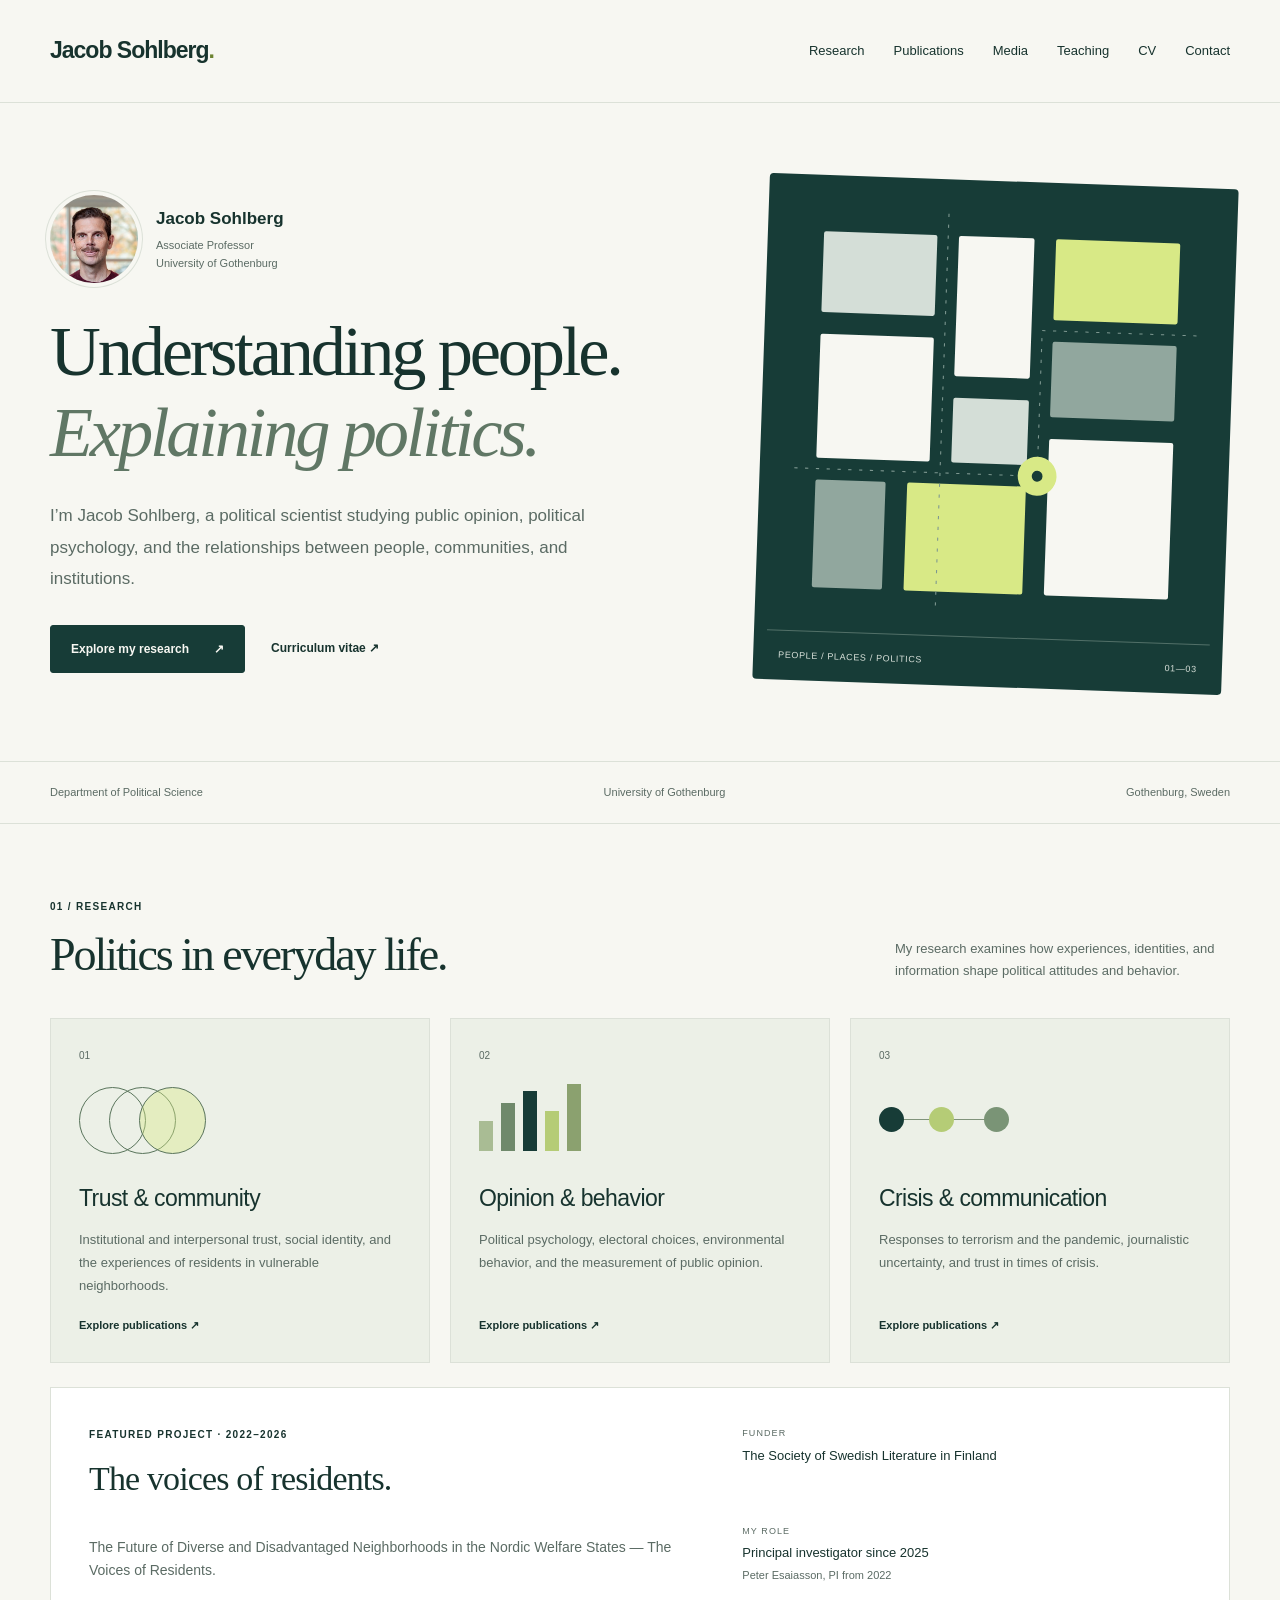
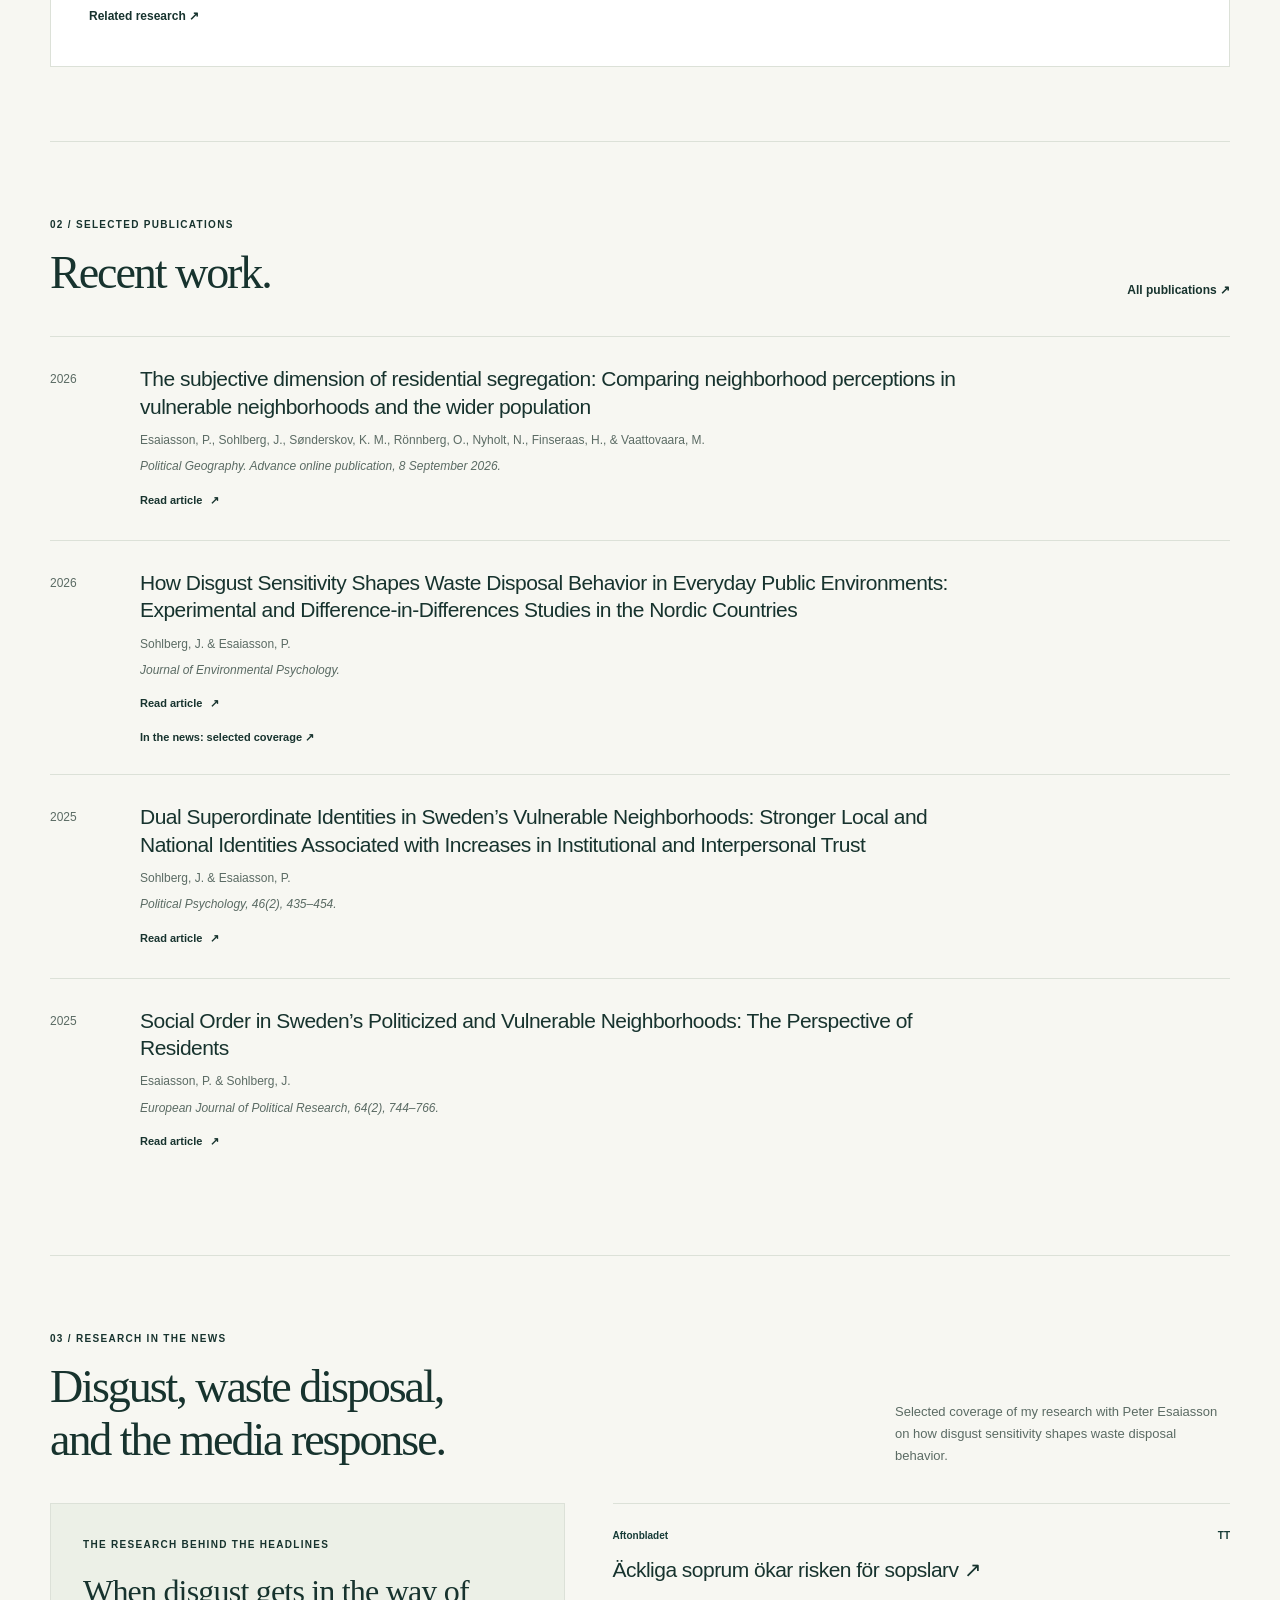
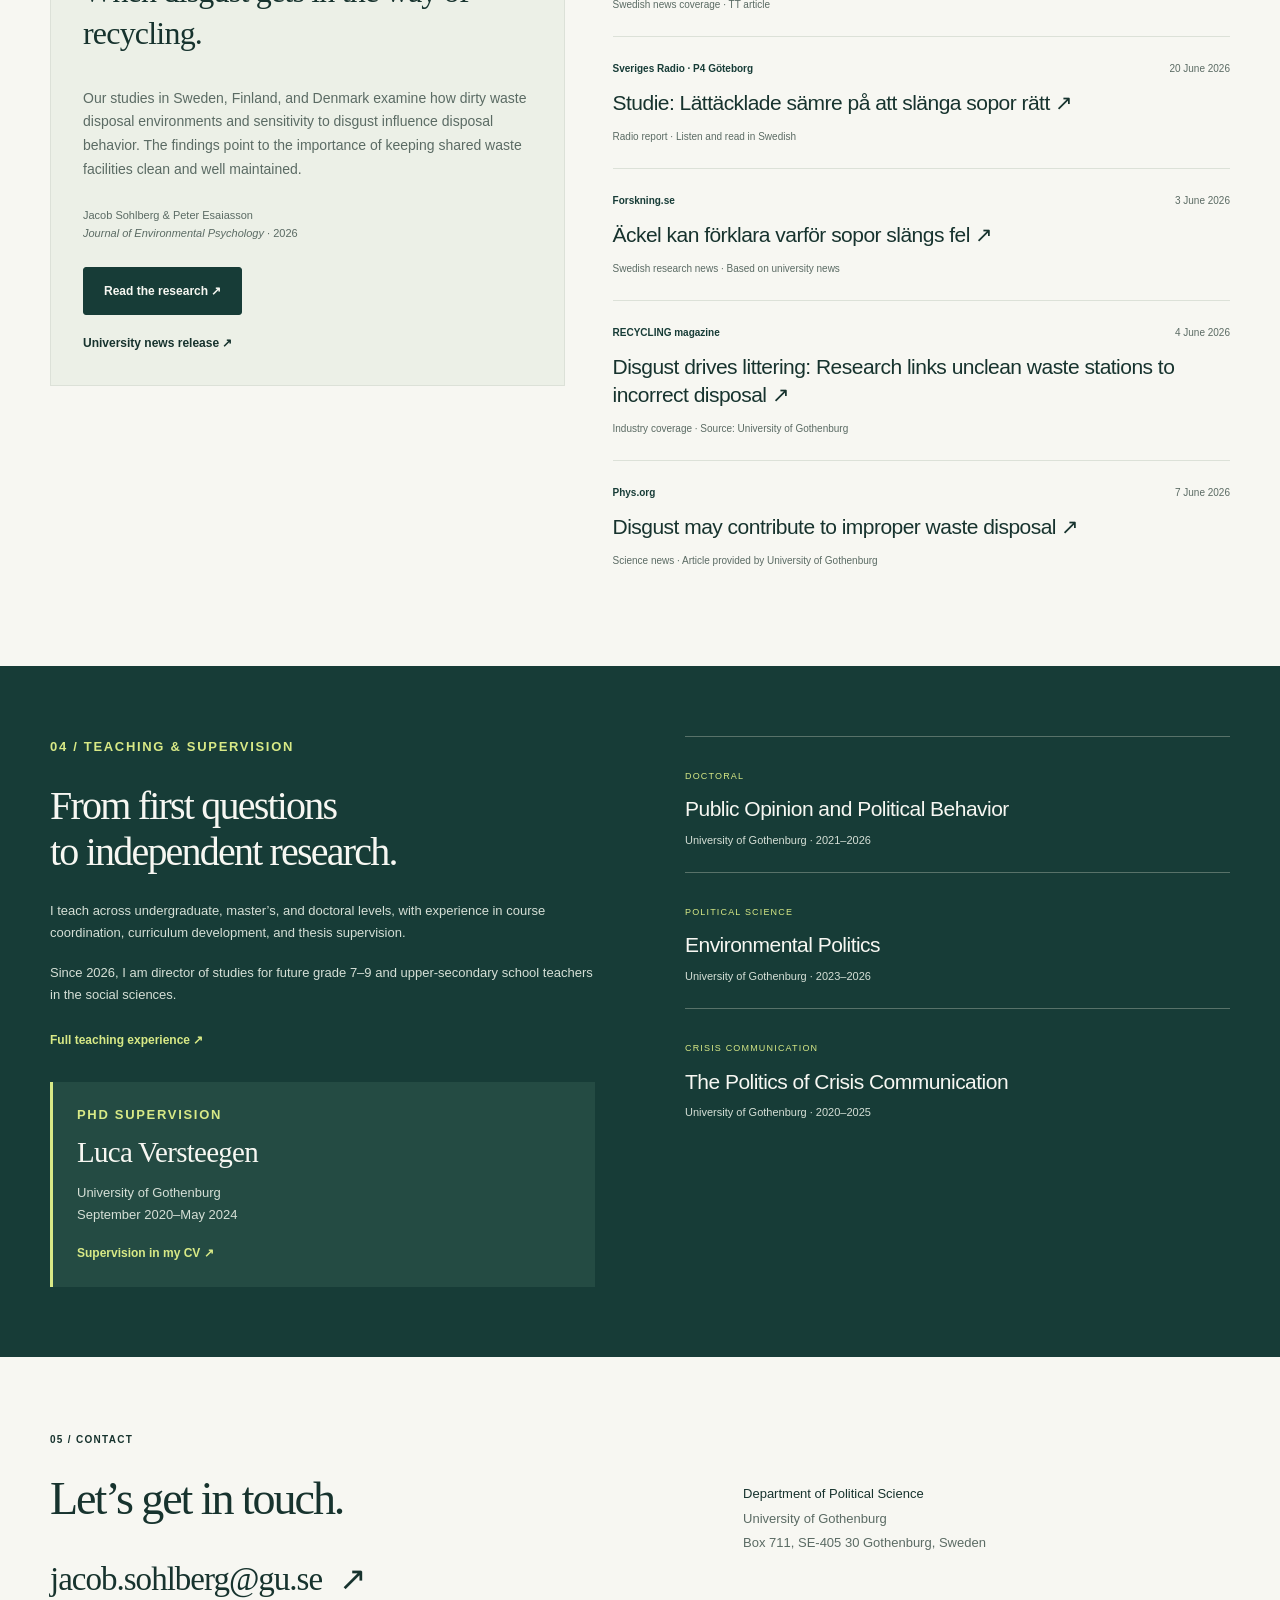
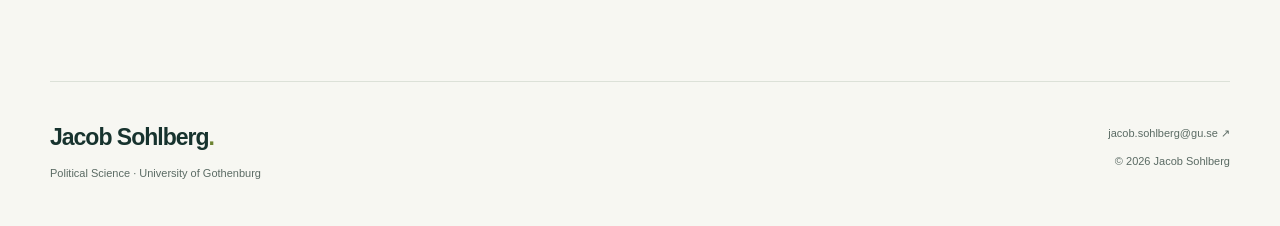
==== index.html @ a7b8ce63 "Add files via upload" ====
<!doctype html>
<html lang="en"><head><meta charset="utf-8"><meta name="viewport" content="width=device-width, initial-scale=1"><meta name="description" content="Jacob Sohlberg is Associate Professor of Political Science at the University of Gothenburg. Research on public opinion, political psychology, and trust."><meta name="theme-color" content="#f7f7f2"><meta property="og:title" content="Jacob Sohlberg · Political Scientist"><meta property="og:description" content="Jacob Sohlberg is Associate Professor of Political Science at the University of Gothenburg. Research on public opinion, political psychology, and trust."><meta property="og:type" content="website"><title>Jacob Sohlberg · Political Scientist</title><link rel="icon" href="favicon.svg" type="image/svg+xml"><link rel="stylesheet" href="style.css"><script src="site.js" defer></script></head>
<body><a class="skip-link" href="#main">Skip to content</a><header class="site-header"><div class="header-inner"><a class="wordmark" href="index.html" aria-label="Jacob Sohlberg home">Jacob Sohlberg<span aria-hidden="true">.</span></a><nav aria-label="Main navigation"><a href="index.html#research">Research</a><a href="publications.html">Publications</a><a href="index.html#disgust-in-the-news">Media</a><a href="index.html#teaching">Teaching</a><a href="cv.html">CV</a><a href="index.html#contact">Contact</a></nav></div></header>
<main id="main"><section class="hero wrap"><div class="hero-copy"><div class="profile-intro"><div class="portrait-frame"><img class="profile-portrait" src="jacob-sohlberg.jpg" alt="Jacob Sohlberg" width="511" height="600" fetchpriority="high"></div><div><p class="profile-name">Jacob Sohlberg</p><p class="profile-role">Associate Professor<br>University of Gothenburg</p></div></div><h1>Understanding people.<br><em>Explaining politics.</em></h1><p class="hero-description">I’m Jacob Sohlberg, a political scientist studying public opinion, political psychology, and the relationships between people, communities, and institutions.</p><div class="hero-actions"><a class="button" href="#research">Explore my research <span aria-hidden="true">↗</span></a><a class="plain-link" href="cv.html">Curriculum vitae <span aria-hidden="true">↗</span></a></div></div><div class="hero-visual"><svg class="neighborhood-art" viewBox="0 0 410 410" aria-hidden="true" focusable="false"><rect x="40" y="40" width="105" height="75" rx="2" fill="#d4ded7"/><rect x="165" y="40" width="70" height="130" rx="2" fill="#f7f7f2"/><rect x="255" y="40" width="115" height="75" rx="2" fill="#d8e986"/><rect x="40" y="135" width="105" height="115" rx="2" fill="#f7f7f2"/><rect x="255" y="135" width="115" height="70" rx="2" fill="#91a79e"/><rect x="165" y="190" width="70" height="60" rx="2" fill="#d4ded7"/><rect x="40" y="270" width="65" height="100" rx="2" fill="#91a79e"/><rect x="125" y="270" width="110" height="100" rx="2" fill="#d8e986"/><rect x="255" y="225" width="115" height="145" rx="2" fill="#f7f7f2"/><path d="M20 260H245V125H390M155 20V390" fill="none" stroke="#7d9790" stroke-width="1" stroke-dasharray="3 7"/><circle cx="245" cy="260" r="18" fill="#d8e986"/><circle cx="245" cy="260" r="5" fill="#173c37"/></svg><div class="visual-caption"><span>People / Places / Politics</span><span aria-hidden="true">01—03</span></div></div></section>
<div class="affiliation-strip"><div class="wrap"><span>Department of Political Science</span><span>University of Gothenburg</span><span>Gothenburg, Sweden</span></div></div><section id="research" class="section wrap"><div class="section-top"><div><p class="eyebrow">01 / Research</p><h2>Politics in everyday life.</h2></div><p>My research examines how experiences, identities, and information shape political attitudes and behavior.</p></div><div class="research-grid">
<article class="research-card"><span class="card-number">01</span><div class="motif rings" aria-hidden="true"><i></i><i></i><i></i></div><h3>Trust &amp; community</h3><p>Institutional and interpersonal trust, social identity, and the experiences of residents in vulnerable neighborhoods.</p><a href="publications.html#journal-articles">Explore publications ↗</a></article>
<article class="research-card"><span class="card-number">02</span><div class="motif bars" aria-hidden="true"><i></i><i></i><i></i><i></i><i></i></div><h3>Opinion &amp; behavior</h3><p>Political psychology, electoral choices, environmental behavior, and the measurement of public opinion.</p><a href="publications.html#journal-articles">Explore publications ↗</a></article>
<article class="research-card"><span class="card-number">03</span><div class="motif connections" aria-hidden="true"><i></i><i></i><i></i></div><h3>Crisis &amp; communication</h3><p>Responses to terrorism and the pandemic, journalistic uncertainty, and trust in times of crisis.</p><a href="publications.html#journal-articles">Explore publications ↗</a></article></div>
<article class="project-feature"><div><p class="eyebrow">Featured project · 2022–2026</p><h3>The voices of residents.</h3><p>The Future of Diverse and Disadvantaged Neighborhoods in the Nordic Welfare States — The Voices of Residents.</p><a class="plain-link" href="publications.html">Related research ↗</a></div><dl><div><dt>Funder</dt><dd>The Society of Swedish Literature in Finland</dd></div><div><dt>My role</dt><dd>Principal investigator since 2025<br><small>Peter Esaiasson, PI from 2022</small></dd></div></dl></article></section><section class="section wrap" id="selected-publications"><div class="section-top"><div><p class="eyebrow">02 / Selected publications</p><h2>Recent work.</h2></div><a class="plain-link" href="publications.html">All publications ↗</a></div><div class="publication-list"><article class="publication" data-year="2026"><span class="pub-year">2026</span><div><h3>The subjective dimension of residential segregation: Comparing neighborhood perceptions in vulnerable neighborhoods and the wider population</h3><p class="authors">Esaiasson, P., Sohlberg, J., Sønderskov, K. M., Rönnberg, O., Nyholt, N., Finseraas, H., &amp; Vaattovaara, M.</p><p class="venue">Political Geography. Advance online publication, 8 September 2026.</p><a class="doi-link" href="https://doi.org/10.1016/j.polgeo.2026.103655">Read article <span aria-hidden="true">↗</span></a></div></article><article class="publication" data-year="2026"><span class="pub-year">2026</span><div><h3>How Disgust Sensitivity Shapes Waste Disposal Behavior in Everyday Public Environments: Experimental and Difference-in-Differences Studies in the Nordic Countries</h3><p class="authors">Sohlberg, J. &amp; Esaiasson, P.</p><p class="venue">Journal of Environmental Psychology.</p><a class="doi-link" href="https://doi.org/10.1016/j.jenvp.2026.103057">Read article <span aria-hidden="true">↗</span></a><a class="media-link" href="index.html#disgust-in-the-news">In the news: selected coverage ↗</a></div></article><article class="publication" data-year="2025"><span class="pub-year">2025</span><div><h3>Dual Superordinate Identities in Sweden’s Vulnerable Neighborhoods: Stronger Local and National Identities Associated with Increases in Institutional and Interpersonal Trust</h3><p class="authors">Sohlberg, J. &amp; Esaiasson, P.</p><p class="venue">Political Psychology, 46(2), 435–454.</p><a class="doi-link" href="https://doi.org/10.1111/pops.13015">Read article <span aria-hidden="true">↗</span></a></div></article><article class="publication" data-year="2025"><span class="pub-year">2025</span><div><h3>Social Order in Sweden’s Politicized and Vulnerable Neighborhoods: The Perspective of Residents</h3><p class="authors">Esaiasson, P. &amp; Sohlberg, J.</p><p class="venue">European Journal of Political Research, 64(2), 744–766.</p><a class="doi-link" href="https://doi.org/10.1111/1475-6765.12723">Read article <span aria-hidden="true">↗</span></a></div></article></div></section><section class="section wrap media-feature" id="disgust-in-the-news" aria-labelledby="media-title"><div class="section-top"><div><p class="eyebrow">03 / Research in the news</p><h2 id="media-title">Disgust, waste disposal,<br>and the media response.</h2></div><p>Selected coverage of my research with Peter Esaiasson on how disgust sensitivity shapes waste disposal behavior.</p></div><div class="media-feature-grid"><div class="media-study"><p class="eyebrow">The research behind the headlines</p><h3>When disgust gets in the way of recycling.</h3><p>Our studies in Sweden, Finland, and Denmark examine how dirty waste disposal environments and sensitivity to disgust influence disposal behavior. The findings point to the importance of keeping shared waste facilities clean and well maintained.</p><p class="media-citation">Jacob Sohlberg &amp; Peter Esaiasson<br><em>Journal of Environmental Psychology</em> · 2026</p><a class="button" href="https://doi.org/10.1016/j.jenvp.2026.103057">Read the research ↗</a><a class="plain-link university-news" href="https://www.gu.se/nyheter/ackel-kan-bidra-till-felaktig-sophantering">University news release ↗</a></div><div class="media-coverage" aria-label="Selected media coverage"><article><div class="coverage-meta"><span>Aftonbladet</span><span>TT</span></div><h3><a href="https://www.aftonbladet.se/nyheter/a/xrQJ7Q/ackliga-soprum-okar-risken-for-sopslarv" lang="sv">Äckliga soprum ökar risken för sopslarv <span aria-hidden="true">↗</span></a></h3><p>Swedish news coverage · TT article</p></article><article><div class="coverage-meta"><span>Sveriges Radio · P4 Göteborg</span><time datetime="2026-06-20">20 June 2026</time></div><h3><a href="https://www.sverigesradio.se/artikel/studie-renare-sopstationer-minskar-felsorterade-sopor" lang="sv">Studie: Lättäcklade sämre på att slänga sopor rätt <span aria-hidden="true">↗</span></a></h3><p>Radio report · Listen and read in Swedish</p></article><article><div class="coverage-meta"><span>Forskning.se</span><time datetime="2026-06-03">3 June 2026</time></div><h3><a href="https://forskning.se/2026/06/03/ackel-kan-bidra-till-felaktig-sophantering/" lang="sv">Äckel kan förklara varför sopor slängs fel <span aria-hidden="true">↗</span></a></h3><p>Swedish research news · Based on university news</p></article><article><div class="coverage-meta"><span>RECYCLING magazine</span><time datetime="2026-06-04">4 June 2026</time></div><h3><a href="https://www.recycling-magazine.com/en/28636/disgust-drives-littering-research-links-unclean-waste-stations-to-incorrect-disposal">Disgust drives littering: Research links unclean waste stations to incorrect disposal <span aria-hidden="true">↗</span></a></h3><p>Industry coverage · Source: University of Gothenburg</p></article><article><div class="coverage-meta"><span>Phys.org</span><time datetime="2026-06-07">7 June 2026</time></div><h3><a href="https://phys.org/news/2026-06-disgust-contribute-improper-disposal.html">Disgust may contribute to improper waste disposal <span aria-hidden="true">↗</span></a></h3><p>Science news · Article provided by University of Gothenburg</p></article></div></div></section><section id="teaching" class="teaching-section"><div class="wrap teaching-grid"><div><p class="eyebrow">04 / Teaching &amp; supervision</p><h2>From first questions<br>to independent research.</h2><p>I teach across undergraduate, master’s, and doctoral levels, with experience in course coordination, curriculum development, and thesis supervision.</p><p>Since 2026, I am director of studies for future grade 7–9 and upper-secondary school teachers in the social sciences.</p><a class="plain-link" href="cv.html#teaching-experience">Full teaching experience ↗</a><article class="supervision-highlight" aria-labelledby="supervision-title"><p class="eyebrow">PhD supervision</p><h3 id="supervision-title">Luca Versteegen</h3><p>University of Gothenburg<br>September 2020–May 2024</p><a class="plain-link" href="cv.html#phd-supervision">Supervision in my CV ↗</a></article></div><div class="course-list"><article><span>Doctoral</span><h3>Public Opinion and Political Behavior</h3><p>University of Gothenburg · 2021–2026</p></article><article><span>Political science</span><h3>Environmental Politics</h3><p>University of Gothenburg · 2023–2026</p></article><article><span>Crisis communication</span><h3>The Politics of Crisis Communication</h3><p>University of Gothenburg · 2020–2025</p></article></div></div></section><section id="contact" class="section wrap contact-grid"><div><p class="eyebrow">05 / Contact</p><h2>Let’s get in touch.</h2><a class="contact-email" href="mailto:jacob.sohlberg@gu.se">jacob.sohlberg@gu.se <span aria-hidden="true">↗</span></a></div><address><strong>Department of Political Science</strong><br>University of Gothenburg<br>Box 711, SE-405 30 Gothenburg, Sweden</address></section></main><footer class="site-footer wrap"><div><a class="wordmark" href="index.html">Jacob Sohlberg<span aria-hidden="true">.</span></a><p>Political Science · University of Gothenburg</p></div><div><a href="mailto:jacob.sohlberg@gu.se">jacob.sohlberg@gu.se ↗</a><p>© 2026 Jacob Sohlberg</p></div></footer></body></html>
---- style.css ----
:root{--paper:#f7f7f2;--white:#fff;--ink:#17332e;--muted:#5b6b64;--green:#173c37;--accent:#d8e986;--line:#dce1d8;--soft:#ecf0e7}
*{box-sizing:border-box}html{scroll-behavior:smooth;scroll-padding-top:30px}body{margin:0;background:var(--paper);color:var(--ink);font:16px/1.7 Arial,Helvetica,sans-serif;-webkit-font-smoothing:antialiased}a{color:inherit;text-underline-offset:5px}a:hover{text-decoration:underline}a:focus-visible,button:focus-visible,input:focus-visible{outline:3px solid #587129;outline-offset:5px}::selection{background:var(--accent);color:var(--ink)}[hidden]{display:none!important}.wrap,.header-inner{width:min(1180px,calc(100% - 96px));margin-inline:auto}.site-header{border-bottom:1px solid var(--line)}.header-inner{min-height:102px;display:flex;align-items:center;justify-content:space-between;gap:30px}.wordmark{text-decoration:none;font-size:23px;font-weight:600;letter-spacing:-1px}.wordmark span,.accent{color:#6d8432}.site-header nav{display:flex;gap:29px;font-size:13px}.site-header nav a{text-decoration:none;position:relative}.site-header nav a:hover,.site-header nav a[aria-current=page]{text-decoration:underline;text-decoration-color:#6d8432;text-decoration-thickness:2px;text-underline-offset:8px}
h1,h2,h3,p{margin-top:0}h1,h2,h3{line-height:1.15;font-weight:400}h1,h2{font-family:Georgia,'Times New Roman',serif;letter-spacing:-.045em}h1{font-size:clamp(46px,5.5vw,76px);margin-bottom:27px}h2{font-size:clamp(34px,3.6vw,48px);margin-bottom:0}h3{font-size:23px;letter-spacing:-.025em;line-height:1.3}p{margin-bottom:18px}.eyebrow{text-transform:uppercase;font-size:10px;letter-spacing:.13em;font-weight:700;margin-bottom:25px;line-height:1.7}.status-dot{display:inline-block;width:7px;height:7px;border-radius:50%;background:#748c3e;margin-right:7px}.hero{display:grid;grid-template-columns:minmax(0,1.4fr) minmax(0,1fr);gap:55px;padding-block:78px 74px;align-items:center}.hero h1 em{font-weight:400;color:#607765}.hero-description{max-width:540px;color:var(--muted);font-size:17px;line-height:1.85}.hero-actions{display:flex;align-items:center;flex-wrap:wrap;gap:26px;margin-top:30px}.button{display:inline-flex;align-items:center;justify-content:center;gap:25px;padding:14px 20px;background:var(--green);color:var(--paper);font:600 12px/1.5 Arial,Helvetica,sans-serif;border:1px solid var(--green);border-radius:3px;text-decoration:none;cursor:pointer}.button:hover{background:#284d42;text-decoration:none}.plain-link{font-size:12px;font-weight:600;text-decoration:none;white-space:normal}.hero-visual{background:var(--green);padding:13px 13px 0;border-radius:4px;transform:rotate(2deg)}.neighborhood-art{display:block;width:100%;height:auto}.visual-caption{border-top:1px solid #527068;display:flex;justify-content:space-between;gap:10px;padding:17px 12px;color:#d8e0d9;font-size:9px;letter-spacing:.07em;text-transform:uppercase}.affiliation-strip{border-block:1px solid var(--line)}.affiliation-strip .wrap{display:flex;justify-content:space-between;gap:20px;align-items:center;padding-block:21px;font-size:11px;color:var(--muted)}
.section{padding-block:74px;border-bottom:1px solid var(--line)}.section-top{display:flex;justify-content:space-between;gap:40px;align-items:flex-end;margin-bottom:36px}.section-top .eyebrow{margin-bottom:14px}.section-top>p{max-width:335px;color:var(--muted);font-size:13px;margin:0}.research-grid{display:grid;grid-template-columns:repeat(3,minmax(0,1fr));gap:20px}.research-card{position:relative;background:var(--soft);border:1px solid var(--line);padding:28px;display:flex;flex-direction:column;align-items:flex-start}.card-number{font-size:10px;color:var(--muted)}.research-card h3{margin:25px 0 14px}.research-card p{color:var(--muted);font-size:13px;line-height:1.8}.research-card>a{font-size:11px;font-weight:600;margin-top:auto;text-decoration:none}.motif{height:75px;width:130px;position:relative;margin-top:20px}.rings i{position:absolute;top:3px;width:67px;height:67px;border:1px solid #59745b;border-radius:50%}.rings i:nth-child(2){left:30px}.rings i:nth-child(3){left:60px;background:#d8e98666}.bars{display:flex;gap:8px;align-items:flex-end;padding-bottom:8px}.bars i{width:14px;background:#a9bc94;height:30px}.bars i:nth-child(2){height:48px;background:#6f896b}.bars i:nth-child(3){height:60px;background:#173c37}.bars i:nth-child(4){height:40px;background:#b5cc76}.bars i:nth-child(5){height:67px;background:#8ba16f}.connections{border-top:1px solid #80937b;transform:translateY(35px);height:40px;margin-bottom:35px}.connections i{position:absolute;width:25px;height:25px;border-radius:50%;background:#173c37;top:-13px}.connections i:nth-child(2){left:50px;background:#b5cc76}.connections i:nth-child(3){right:0;background:#7a9476}.project-feature{display:grid;grid-template-columns:1.3fr 1fr;gap:70px;padding:38px;margin-top:24px;border:1px solid var(--line);background:var(--white)}.project-feature .eyebrow{margin-bottom:14px}.project-feature h3{font-family:Georgia,serif;font-size:34px}.project-feature p:not(.eyebrow){font-size:14px;color:var(--muted)}.project-feature dl{margin:0;display:grid;gap:15px}.project-feature dt{font-size:9px;text-transform:uppercase;letter-spacing:.12em;color:var(--muted)}.project-feature dd{margin:3px 0 0;font-size:13px}.project-feature small{font-size:11px;color:var(--muted)}
.publication{display:grid;grid-template-columns:65px minmax(0,1fr);gap:25px;padding:28px 0;border-top:1px solid var(--line)}.pub-year{font-size:12px;color:var(--muted);padding-top:4px}.publication h3{font-size:21px;margin-bottom:10px;max-width:850px}.publication p{font-size:12px;color:var(--muted);margin-bottom:6px}.publication .venue{font-style:italic}.doi-link{display:inline-block;font-size:11px;font-weight:600;margin-top:8px;text-decoration:none}.doi-link span{margin-left:5px}.teaching-section{background:var(--green);color:var(--paper);padding-block:70px;margin-top:-1px}.teaching-grid{display:grid;grid-template-columns:1fr 1fr;gap:90px}.teaching-section .eyebrow{color:var(--accent)}.teaching-section h2{font-size:40px;margin-bottom:25px}.teaching-section p{font-size:13px;color:#d5dfd6}.teaching-section .plain-link{color:var(--accent)}.course-list article{border-top:1px solid #587269;padding-block:23px}.course-list article>span{font-size:9px;text-transform:uppercase;letter-spacing:.13em;color:var(--accent)}.course-list h3{font-size:21px;margin:8px 0}.course-list p{font-size:11px;margin:0}.contact-grid{display:grid;grid-template-columns:1.3fr 1fr;gap:60px;align-items:center}.contact-email{display:inline-block;font-family:Georgia,serif;font-size:clamp(21px,3vw,33px);letter-spacing:-.03em;margin-top:25px;text-decoration:none;overflow-wrap:anywhere}.contact-email span{margin-left:10px}address{font-style:normal;font-size:13px;color:var(--muted);line-height:1.9}address strong{font-weight:400;color:var(--ink)}address>a{display:inline-block;margin-top:10px;text-decoration:none}.site-footer{display:flex;justify-content:space-between;gap:20px;padding-block:36px}.site-footer p,.site-footer>div>a:not(.wordmark){font-size:11px;color:var(--muted);margin:7px 0}.site-footer>div:last-child{text-align:right}.site-footer>div>a:not(.wordmark){text-decoration:none}.skip-link{position:absolute;top:-100px;left:15px;background:var(--green);color:white;padding:12px;z-index:10}.skip-link:focus{top:15px}
.page-heading{padding-block:70px 45px}.page-heading h1{font-size:clamp(43px,6vw,74px)}.page-heading>p:not(.eyebrow){color:var(--muted);max-width:700px}.section-nav{display:flex;gap:25px;flex-wrap:wrap;font-size:12px;margin-top:35px}.section-nav a{text-decoration:none;border-bottom:1px solid var(--line);padding-bottom:5px}.page-heading+.section{padding-top:30px}.count{font-size:11px;color:var(--muted)}.filter-bar{display:grid;grid-template-columns:auto minmax(150px,1fr) auto;gap:20px;align-items:center;margin-bottom:25px}.filter-bar label{font-size:12px}.filter-bar input{width:100%;border:1px solid #9cae9f;background:white;border-radius:3px;padding:12px;color:var(--ink);font:14px Arial,sans-serif}.filter-bar p{font-size:11px;color:var(--muted);margin:0}.working-paper{padding-block:25px;border-top:1px solid var(--line)}.working-paper .eyebrow{font-size:9px;margin-bottom:9px}.working-paper h3{font-size:21px;margin-bottom:8px}.working-paper p{font-size:12px;color:var(--muted);margin:0}.cv-section{display:grid;grid-template-columns:230px minmax(0,1fr);gap:50px;border-top:1px solid var(--line);padding-block:36px}.cv-section h2{font-size:30px}.cv-section h3{font-size:20px;margin-bottom:8px}.cv-section p,.cv-section li{font-size:13px;color:var(--muted)}.cv-section ul{padding-left:18px}.cv-section li{margin-block:8px}.cv-entry{margin-bottom:30px}.cv-entry:last-child{margin-bottom:0}.cv-entry .eyebrow{font-size:9px;margin-bottom:8px}.cv-entry p{margin-bottom:8px}.muted{color:var(--muted)}.cv-subheading{margin-top:30px}.course-cv{list-style:none;padding:0!important}.course-cv li{border-top:1px solid var(--line);padding:12px 0;margin:0}.course-cv strong{font-weight:400;color:var(--ink)}.course-cv span{font-size:10px;margin-left:5px}.course-cv small{display:block;font-size:11px}.cv-content{padding-bottom:35px}
@media(min-width:1400px){.hero{padding-block:90px}.hero h1{font-size:76px}}
@media(max-width:1000px){.wrap,.header-inner{width:calc(100% - 60px)}.hero{gap:30px}.hero h1{font-size:53px}.hero-description{font-size:15px}.research-card{padding:22px}.research-card h3{font-size:21px}.teaching-grid{gap:45px}.project-feature{gap:35px}}
@media(max-width:760px){.header-inner{align-items:flex-start;flex-direction:column;gap:17px;padding-block:22px}.site-header nav{gap:24px;flex-wrap:wrap}.hero{grid-template-columns:1fr;padding-block:48px;gap:42px}.hero h1{font-size:clamp(45px,8vw,64px)}.hero-visual{max-width:400px;width:100%;justify-self:center;transform:none}.hero-description{max-width:570px}.hero-actions{margin-top:24px}.affiliation-strip .wrap{flex-wrap:wrap;gap:6px 20px;font-size:10px}.affiliation-strip .wrap>span:last-child{margin-left:auto}.section{padding-block:48px}.section-top{align-items:flex-start;flex-direction:column;gap:20px}.section-top>p{max-width:none}.research-grid{grid-template-columns:1fr}.research-card{padding:25px;min-height:230px}.research-card .motif{position:absolute;right:25px;top:10px;transform:scale(.8);transform-origin:right top}.research-card .connections{top:44px}.research-card h3{margin-top:55px}.research-card p{max-width:500px}.project-feature{grid-template-columns:1fr;padding:28px;gap:25px}.project-feature dl{grid-template-columns:1fr 1fr}.project-feature dl>div:last-child{grid-column:1/-1}.teaching-grid{grid-template-columns:1fr;gap:35px}.teaching-section{padding-block:48px}.teaching-section h2{font-size:36px}.contact-grid{grid-template-columns:1fr;gap:30px}.cv-section{grid-template-columns:1fr;gap:24px}.filter-bar{grid-template-columns:1fr;gap:8px}.page-heading{padding-top:45px}.section-nav{gap:15px}}
@media(max-width:450px){.wrap,.header-inner{width:calc(100% - 40px)}.wordmark{font-size:22px}.site-header nav{gap:19px;font-size:11px}.hero .eyebrow{font-size:9px}.hero h1{font-size:44px}.hero-actions{gap:20px}.button{padding:13px 15px;gap:14px}.affiliation-strip .wrap{flex-direction:column;align-items:flex-start}.affiliation-strip .wrap>span:last-child{margin-left:0}.publication{grid-template-columns:1fr;gap:9px}.publication h3{font-size:19px}.pub-year{font-size:10px}.project-feature dl{grid-template-columns:1fr}.site-footer{flex-direction:column}.site-footer>div:last-child{text-align:left}.project-feature h3{font-size:29px}.contact-email{font-size:25px}}
@media(prefers-reduced-motion:reduce){html{scroll-behavior:auto}}
@media print{body{background:white;color:black;font-size:11px}.wrap,.header-inner{width:100%;max-width:none}.site-header,.site-footer,.print-button,.filter-bar,.skip-link,.section-nav{display:none!important}.page-heading{padding:0 0 20px}.page-heading h1{font-size:36px}.page-heading .eyebrow{margin-bottom:10px}.cv-section{grid-template-columns:155px minmax(0,1fr);gap:20px;padding-block:20px}.cv-section h2{font-size:22px}.cv-section h3{font-size:15px}.cv-section p,.cv-section li{font-size:10px}.cv-entry,.publication,.working-paper{break-inside:avoid}.cv-section h2,h3{break-after:avoid}.cv-entry{margin-bottom:20px}.cv-subheading{margin-top:15px}.section{padding-block:25px}.publication h3{font-size:16px}.publication p{font-size:10px}a{text-decoration:none;color:inherit}.hero-visual{display:none}.hero{display:block}.research-grid{display:block}.teaching-section{background:white;color:black}.teaching-section p,.teaching-section .eyebrow,.teaching-section .plain-link{color:black}.research-card{break-inside:avoid}.motif{display:none}.research-card h3{margin-top:15px}}

.supervision-highlight{margin-top:30px;padding:22px 24px;border-left:3px solid var(--accent);background:#244b43}.supervision-highlight .eyebrow{margin-bottom:8px}.supervision-highlight h3{font-family:Georgia,'Times New Roman',serif;font-size:29px;margin-bottom:10px}.supervision-highlight p:not(.eyebrow){margin-bottom:12px}.cv-section#phd-supervision h3{font-family:Georgia,'Times New Roman',serif;font-size:28px}
@media print{.supervision-highlight{background:none;border:1px solid #777;color:black}.cv-section#phd-supervision h3{font-size:20px}}

.profile-intro{display:flex;align-items:center;gap:18px;margin-bottom:28px}.portrait-frame{width:88px;height:88px;flex:0 0 88px;border-radius:50%;overflow:hidden;box-shadow:0 0 0 4px var(--paper),0 0 0 5px var(--line)}.profile-portrait{display:block;width:100%;height:100%;object-fit:cover;object-position:50% 25%;transform:scale(1.6);transform-origin:50% 10%}.profile-name{font-size:17px;font-weight:600;line-height:1.4;margin:0 0 5px}.profile-role{font-size:11px;line-height:1.65;color:var(--muted);margin:0}@media(max-width:450px){.portrait-frame{width:72px;height:72px;flex-basis:72px}.profile-intro{gap:15px}.profile-name{font-size:16px}}

.media-feature-grid{display:grid;grid-template-columns:minmax(0,1fr) minmax(0,1.2fr);gap:48px}.media-study{padding:32px;background:var(--soft);border:1px solid var(--line);align-self:start}.media-study .eyebrow{margin-bottom:18px}.media-study h3{font-family:Georgia,'Times New Roman',serif;font-size:32px}.media-study>p:not(.eyebrow){font-size:14px;color:var(--muted)}.media-study .media-citation{font-size:11px!important;margin-block:24px}.university-news{display:block;margin-top:18px}.media-coverage article{border-top:1px solid var(--line);padding:23px 0}.coverage-meta{display:flex;justify-content:space-between;flex-wrap:wrap;gap:8px;font-size:10px;color:var(--muted);margin-bottom:12px}.coverage-meta>span{font-weight:700;color:var(--green)}.media-coverage h3{font-size:21px;margin-bottom:12px}.media-coverage h3 a{text-decoration:none}.media-coverage h3 a:hover{text-decoration:underline}.media-coverage article>p{font-size:10px;color:var(--muted);margin:0}.media-link{display:block;width:fit-content;font-size:11px;font-weight:600;margin-top:12px;text-decoration:none}.media-link:hover{text-decoration:underline}@media(max-width:760px){.media-feature-grid{grid-template-columns:1fr;gap:25px}.media-study{padding:25px}.media-study h3{font-size:29px}}@media print{.media-feature-grid{display:block}.media-study{background:none}.media-coverage article{break-inside:avoid}}
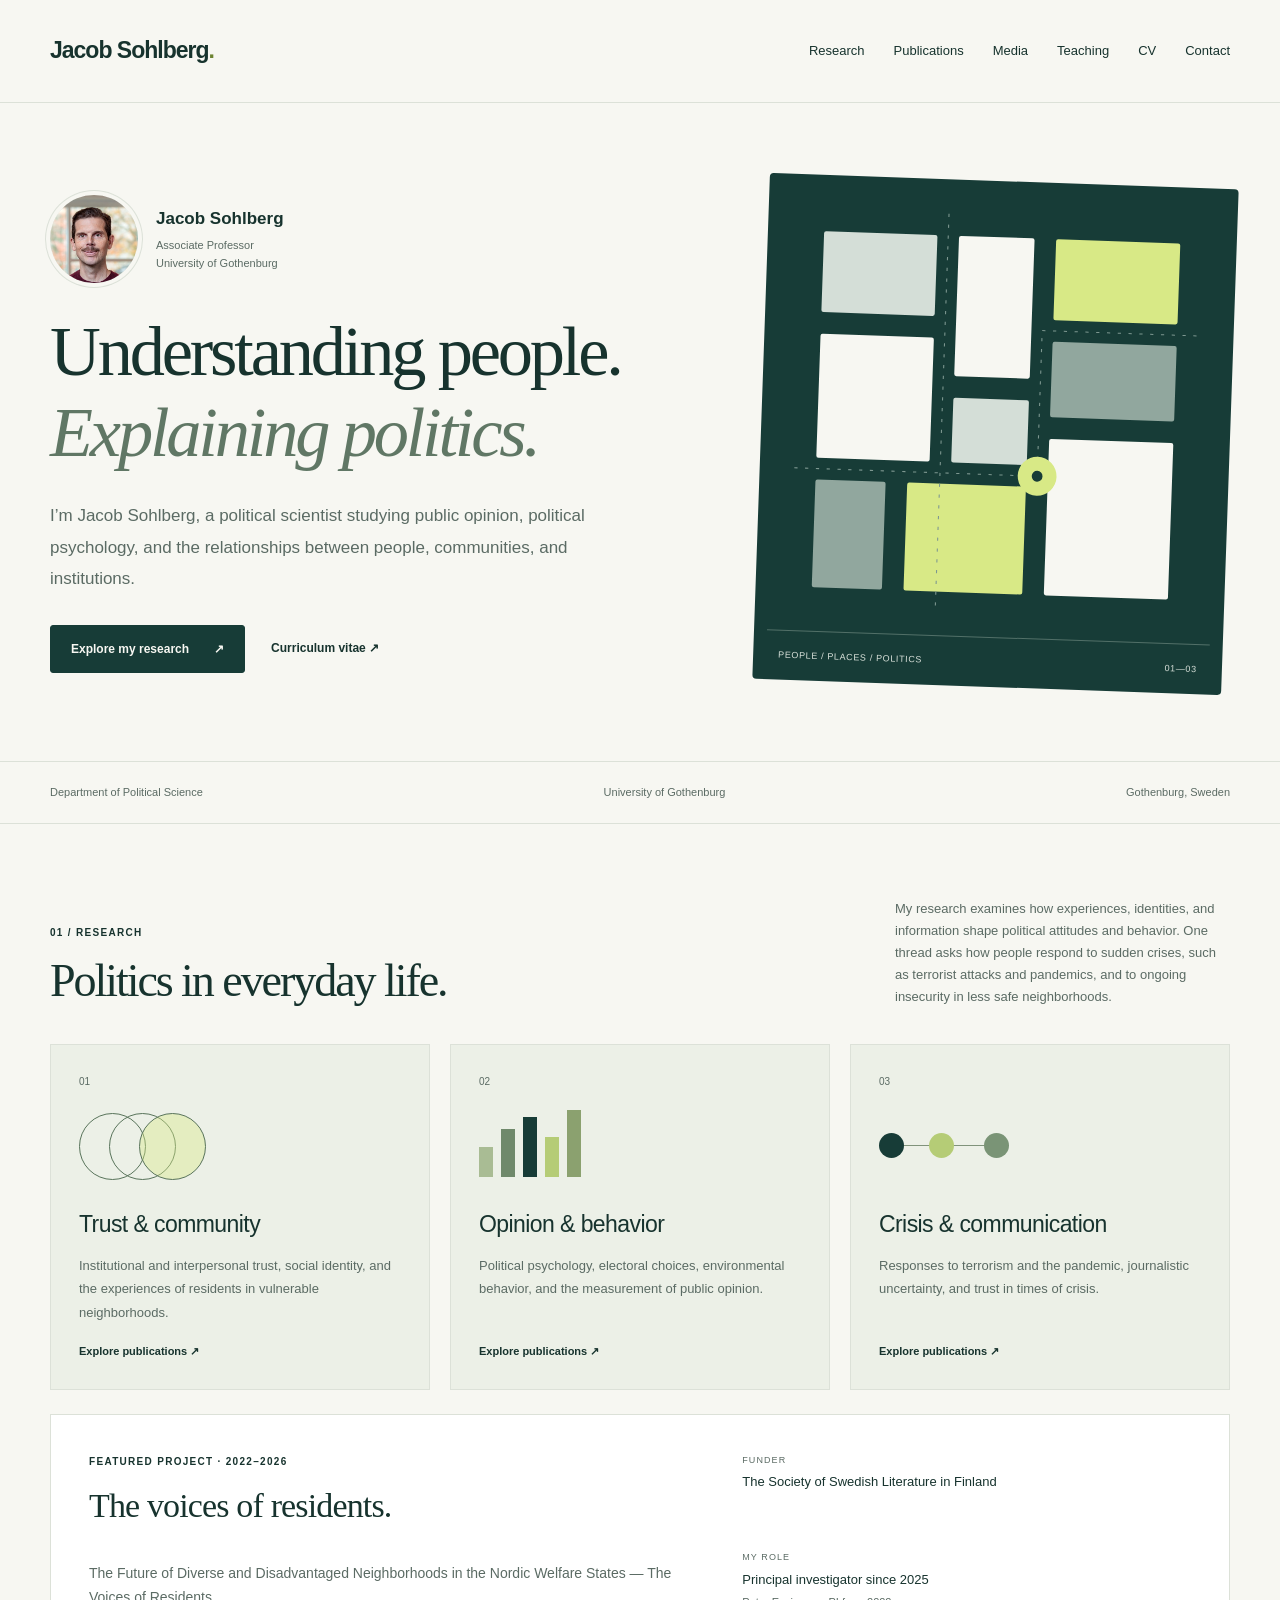
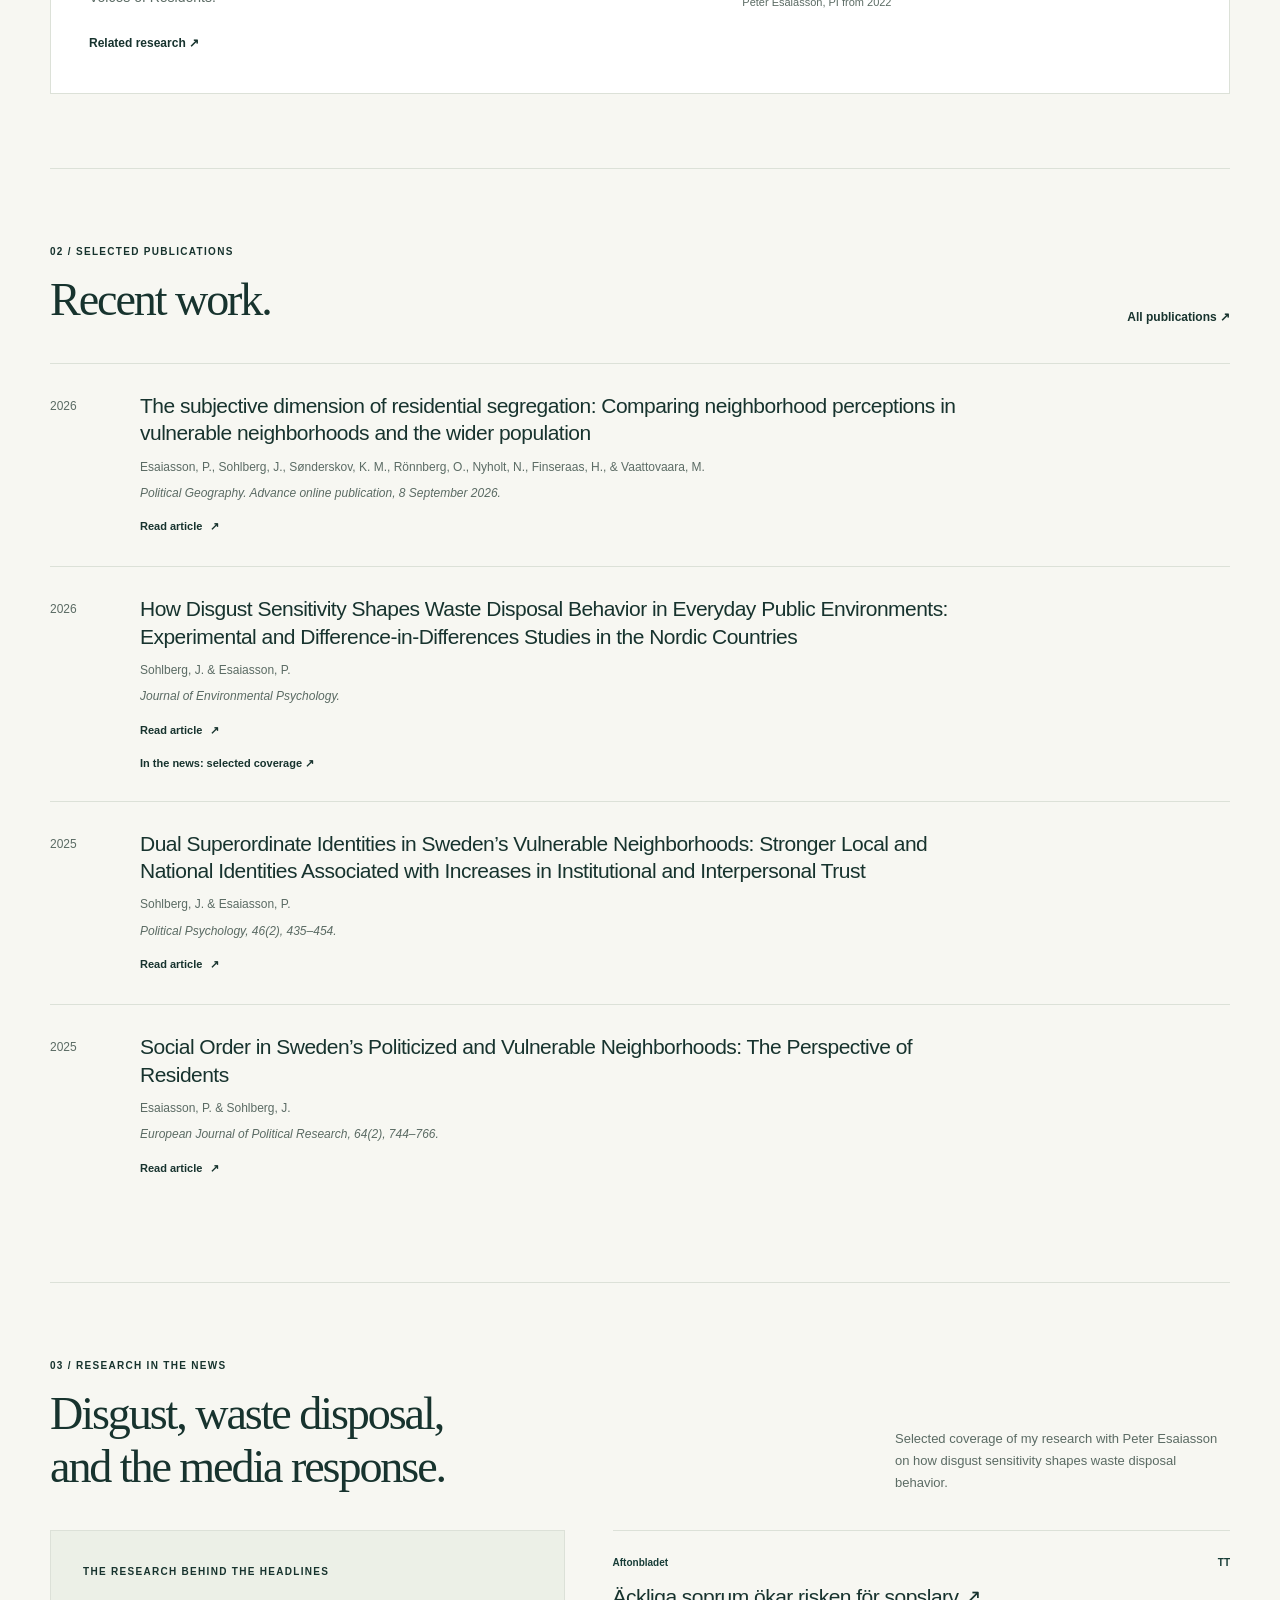
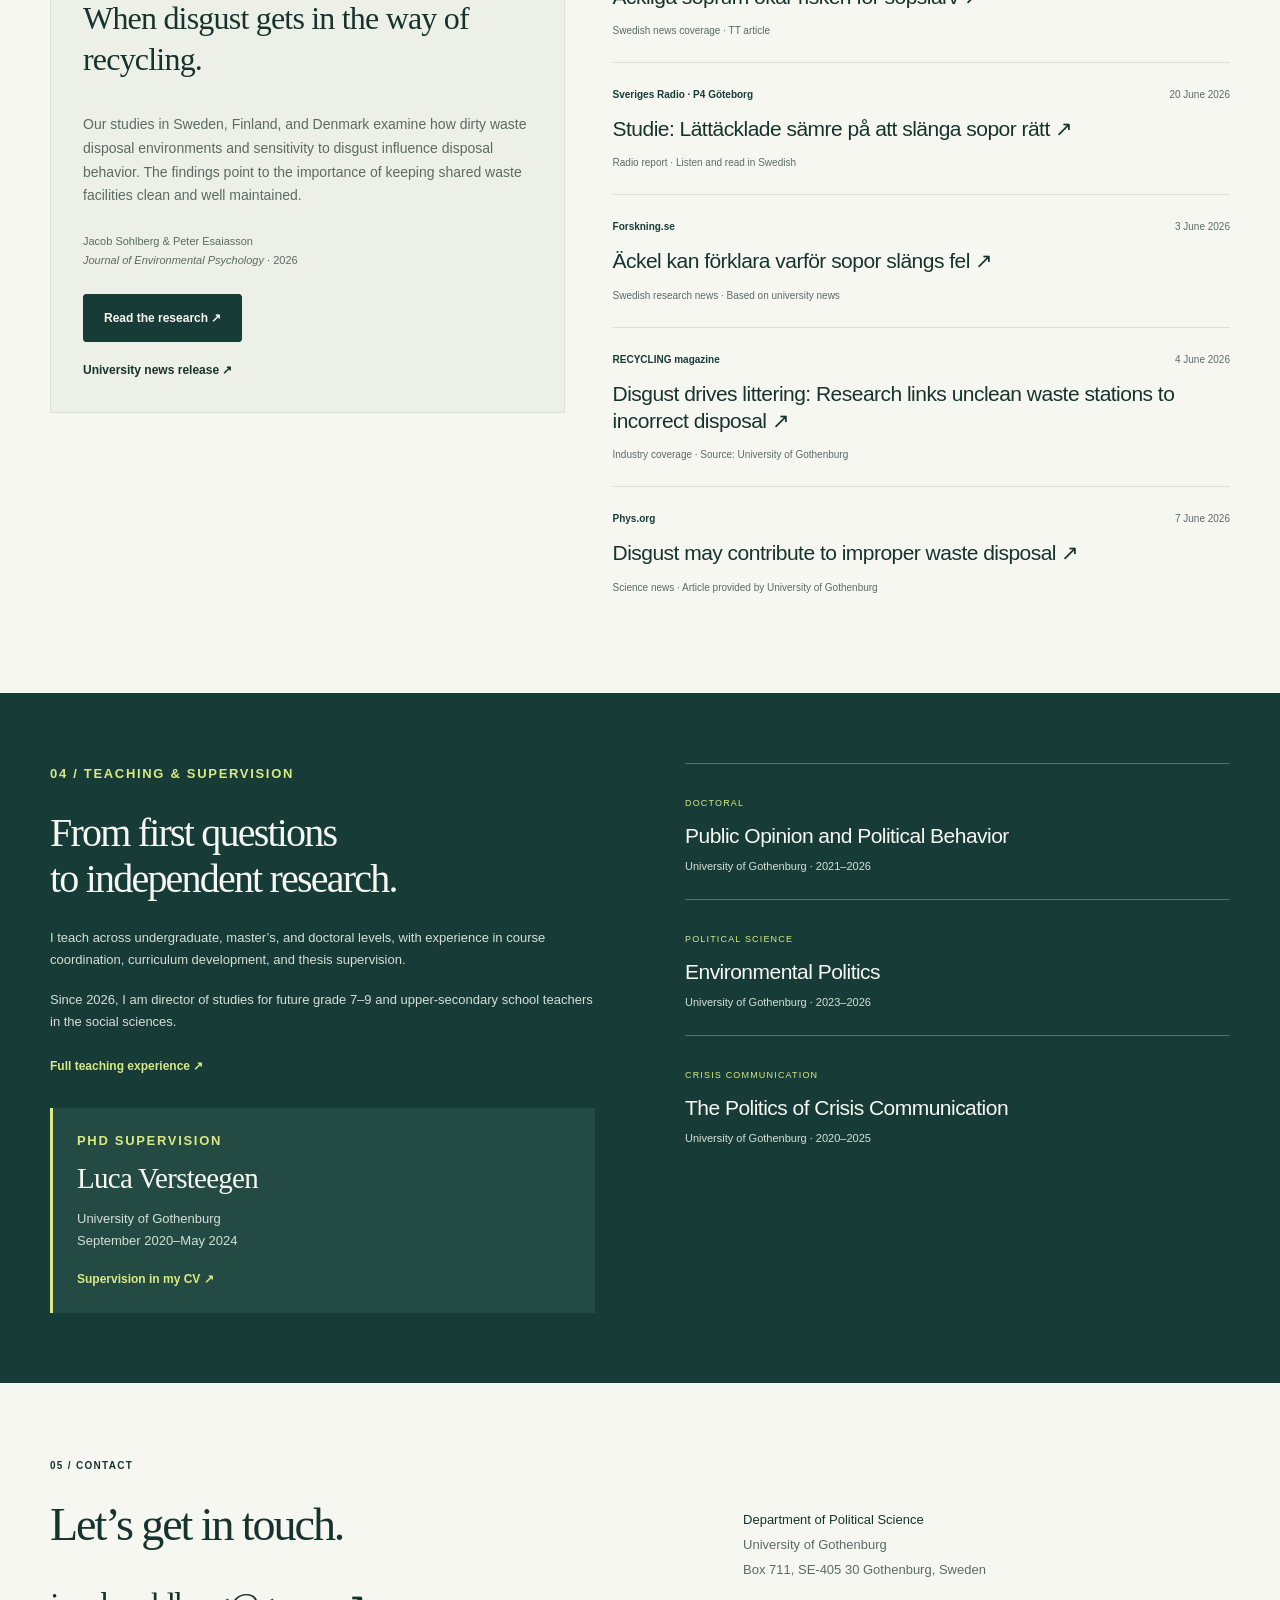
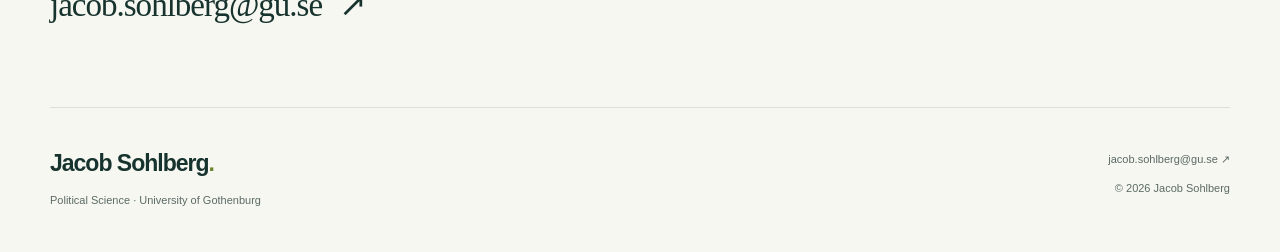
==== commit b638f6ef: "Connect crisis and neighborhood insecurity research" ====
--- a/index.html
+++ b/index.html
@@ -2,7 +2,7 @@
 <html lang="en"><head><meta charset="utf-8"><meta name="viewport" content="width=device-width, initial-scale=1"><meta name="description" content="Jacob Sohlberg is Associate Professor of Political Science at the University of Gothenburg. Research on public opinion, political psychology, and trust."><meta name="theme-color" content="#f7f7f2"><meta property="og:title" content="Jacob Sohlberg · Political Scientist"><meta property="og:description" content="Jacob Sohlberg is Associate Professor of Political Science at the University of Gothenburg. Research on public opinion, political psychology, and trust."><meta property="og:type" content="website"><title>Jacob Sohlberg · Political Scientist</title><link rel="icon" href="favicon.svg" type="image/svg+xml"><link rel="stylesheet" href="style.css"><script src="site.js" defer></script></head>
 <body><a class="skip-link" href="#main">Skip to content</a><header class="site-header"><div class="header-inner"><a class="wordmark" href="index.html" aria-label="Jacob Sohlberg home">Jacob Sohlberg<span aria-hidden="true">.</span></a><nav aria-label="Main navigation"><a href="index.html#research">Research</a><a href="publications.html">Publications</a><a href="index.html#disgust-in-the-news">Media</a><a href="index.html#teaching">Teaching</a><a href="cv.html">CV</a><a href="index.html#contact">Contact</a></nav></div></header>
 <main id="main"><section class="hero wrap"><div class="hero-copy"><div class="profile-intro"><div class="portrait-frame"><img class="profile-portrait" src="jacob-sohlberg.jpg" alt="Jacob Sohlberg" width="511" height="600" fetchpriority="high"></div><div><p class="profile-name">Jacob Sohlberg</p><p class="profile-role">Associate Professor<br>University of Gothenburg</p></div></div><h1>Understanding people.<br><em>Explaining politics.</em></h1><p class="hero-description">I’m Jacob Sohlberg, a political scientist studying public opinion, political psychology, and the relationships between people, communities, and institutions.</p><div class="hero-actions"><a class="button" href="#research">Explore my research <span aria-hidden="true">↗</span></a><a class="plain-link" href="cv.html">Curriculum vitae <span aria-hidden="true">↗</span></a></div></div><div class="hero-visual"><svg class="neighborhood-art" viewBox="0 0 410 410" aria-hidden="true" focusable="false"><rect x="40" y="40" width="105" height="75" rx="2" fill="#d4ded7"/><rect x="165" y="40" width="70" height="130" rx="2" fill="#f7f7f2"/><rect x="255" y="40" width="115" height="75" rx="2" fill="#d8e986"/><rect x="40" y="135" width="105" height="115" rx="2" fill="#f7f7f2"/><rect x="255" y="135" width="115" height="70" rx="2" fill="#91a79e"/><rect x="165" y="190" width="70" height="60" rx="2" fill="#d4ded7"/><rect x="40" y="270" width="65" height="100" rx="2" fill="#91a79e"/><rect x="125" y="270" width="110" height="100" rx="2" fill="#d8e986"/><rect x="255" y="225" width="115" height="145" rx="2" fill="#f7f7f2"/><path d="M20 260H245V125H390M155 20V390" fill="none" stroke="#7d9790" stroke-width="1" stroke-dasharray="3 7"/><circle cx="245" cy="260" r="18" fill="#d8e986"/><circle cx="245" cy="260" r="5" fill="#173c37"/></svg><div class="visual-caption"><span>People / Places / Politics</span><span aria-hidden="true">01—03</span></div></div></section>
-<div class="affiliation-strip"><div class="wrap"><span>Department of Political Science</span><span>University of Gothenburg</span><span>Gothenburg, Sweden</span></div></div><section id="research" class="section wrap"><div class="section-top"><div><p class="eyebrow">01 / Research</p><h2>Politics in everyday life.</h2></div><p>My research examines how experiences, identities, and information shape political attitudes and behavior.</p></div><div class="research-grid">
+<div class="affiliation-strip"><div class="wrap"><span>Department of Political Science</span><span>University of Gothenburg</span><span>Gothenburg, Sweden</span></div></div><section id="research" class="section wrap"><div class="section-top"><div><p class="eyebrow">01 / Research</p><h2>Politics in everyday life.</h2></div><p>My research examines how experiences, identities, and information shape political attitudes and behavior. One thread asks how people respond to sudden crises, such as terrorist attacks and pandemics, and to ongoing insecurity in less safe neighborhoods.</p></div><div class="research-grid">
 <article class="research-card"><span class="card-number">01</span><div class="motif rings" aria-hidden="true"><i></i><i></i><i></i></div><h3>Trust &amp; community</h3><p>Institutional and interpersonal trust, social identity, and the experiences of residents in vulnerable neighborhoods.</p><a href="publications.html#journal-articles">Explore publications ↗</a></article>
 <article class="research-card"><span class="card-number">02</span><div class="motif bars" aria-hidden="true"><i></i><i></i><i></i><i></i><i></i></div><h3>Opinion &amp; behavior</h3><p>Political psychology, electoral choices, environmental behavior, and the measurement of public opinion.</p><a href="publications.html#journal-articles">Explore publications ↗</a></article>
 <article class="research-card"><span class="card-number">03</span><div class="motif connections" aria-hidden="true"><i></i><i></i><i></i></div><h3>Crisis &amp; communication</h3><p>Responses to terrorism and the pandemic, journalistic uncertainty, and trust in times of crisis.</p><a href="publications.html#journal-articles">Explore publications ↗</a></article></div>
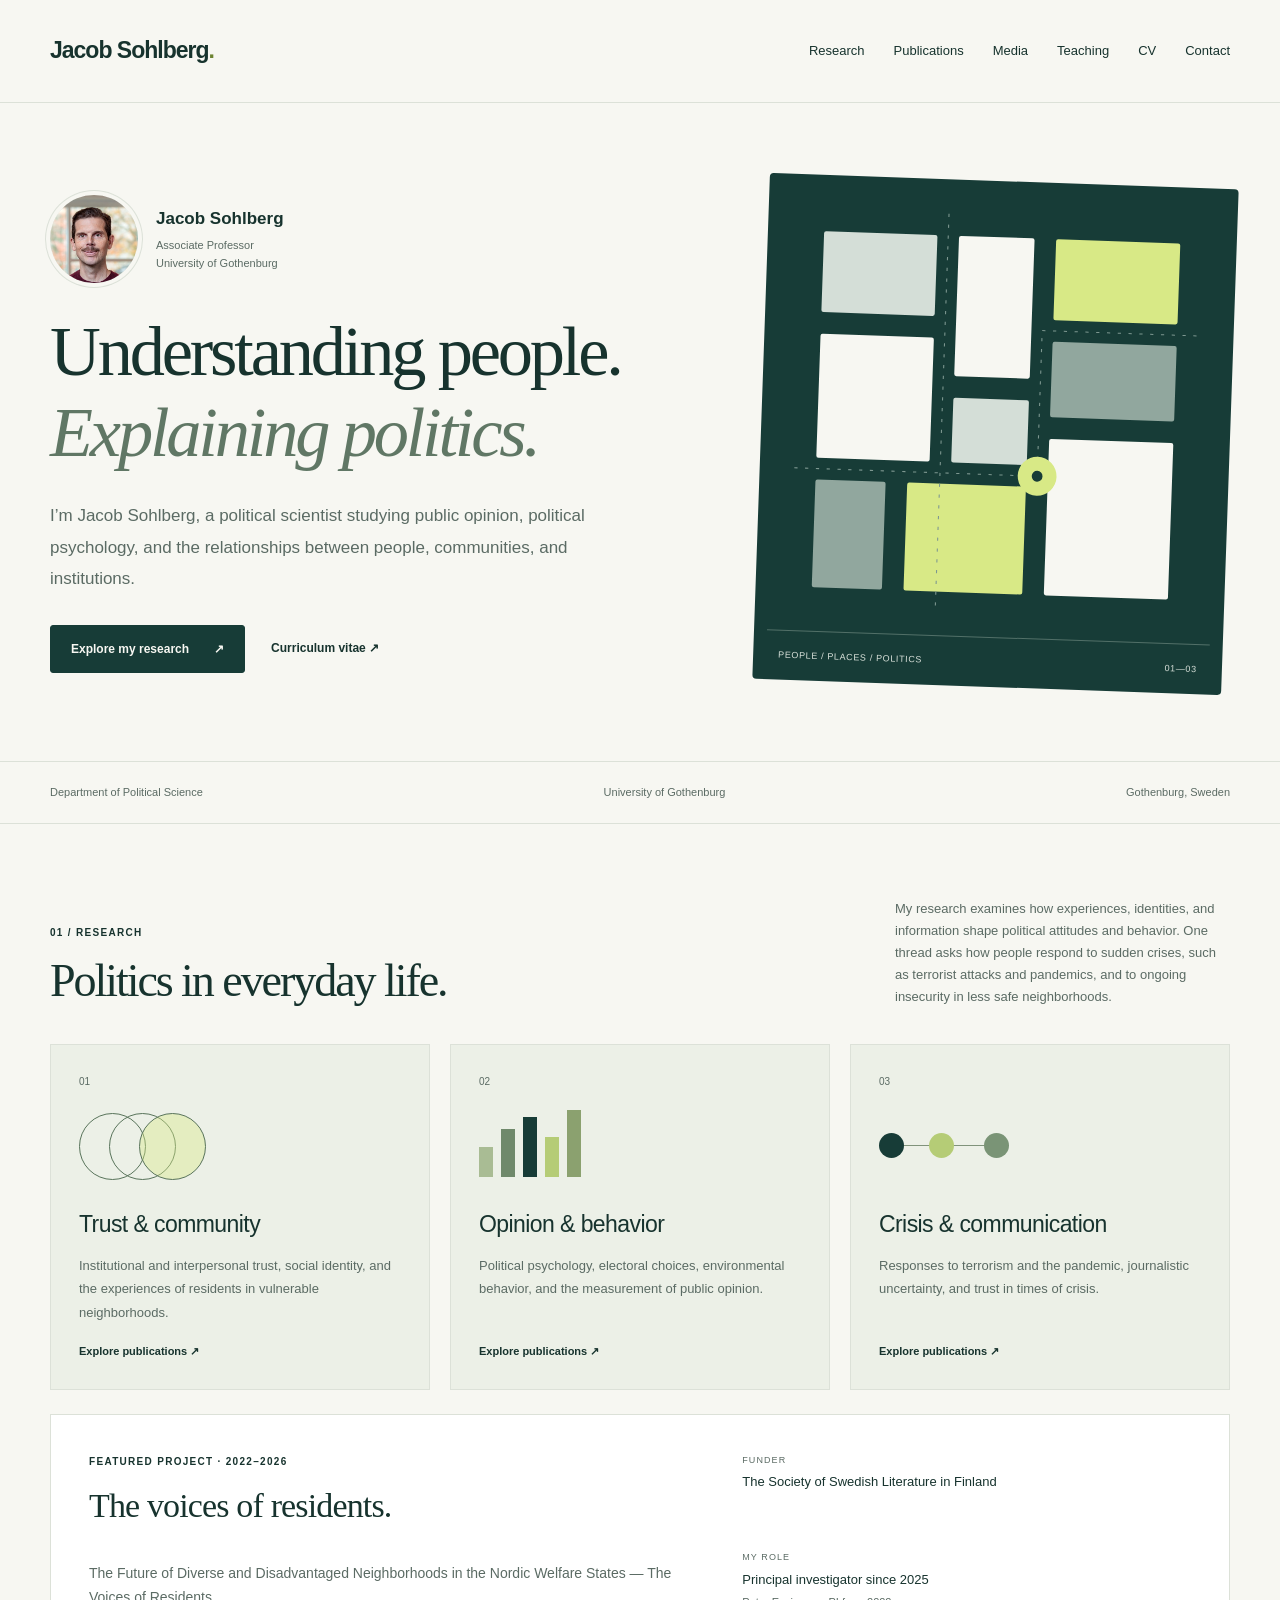
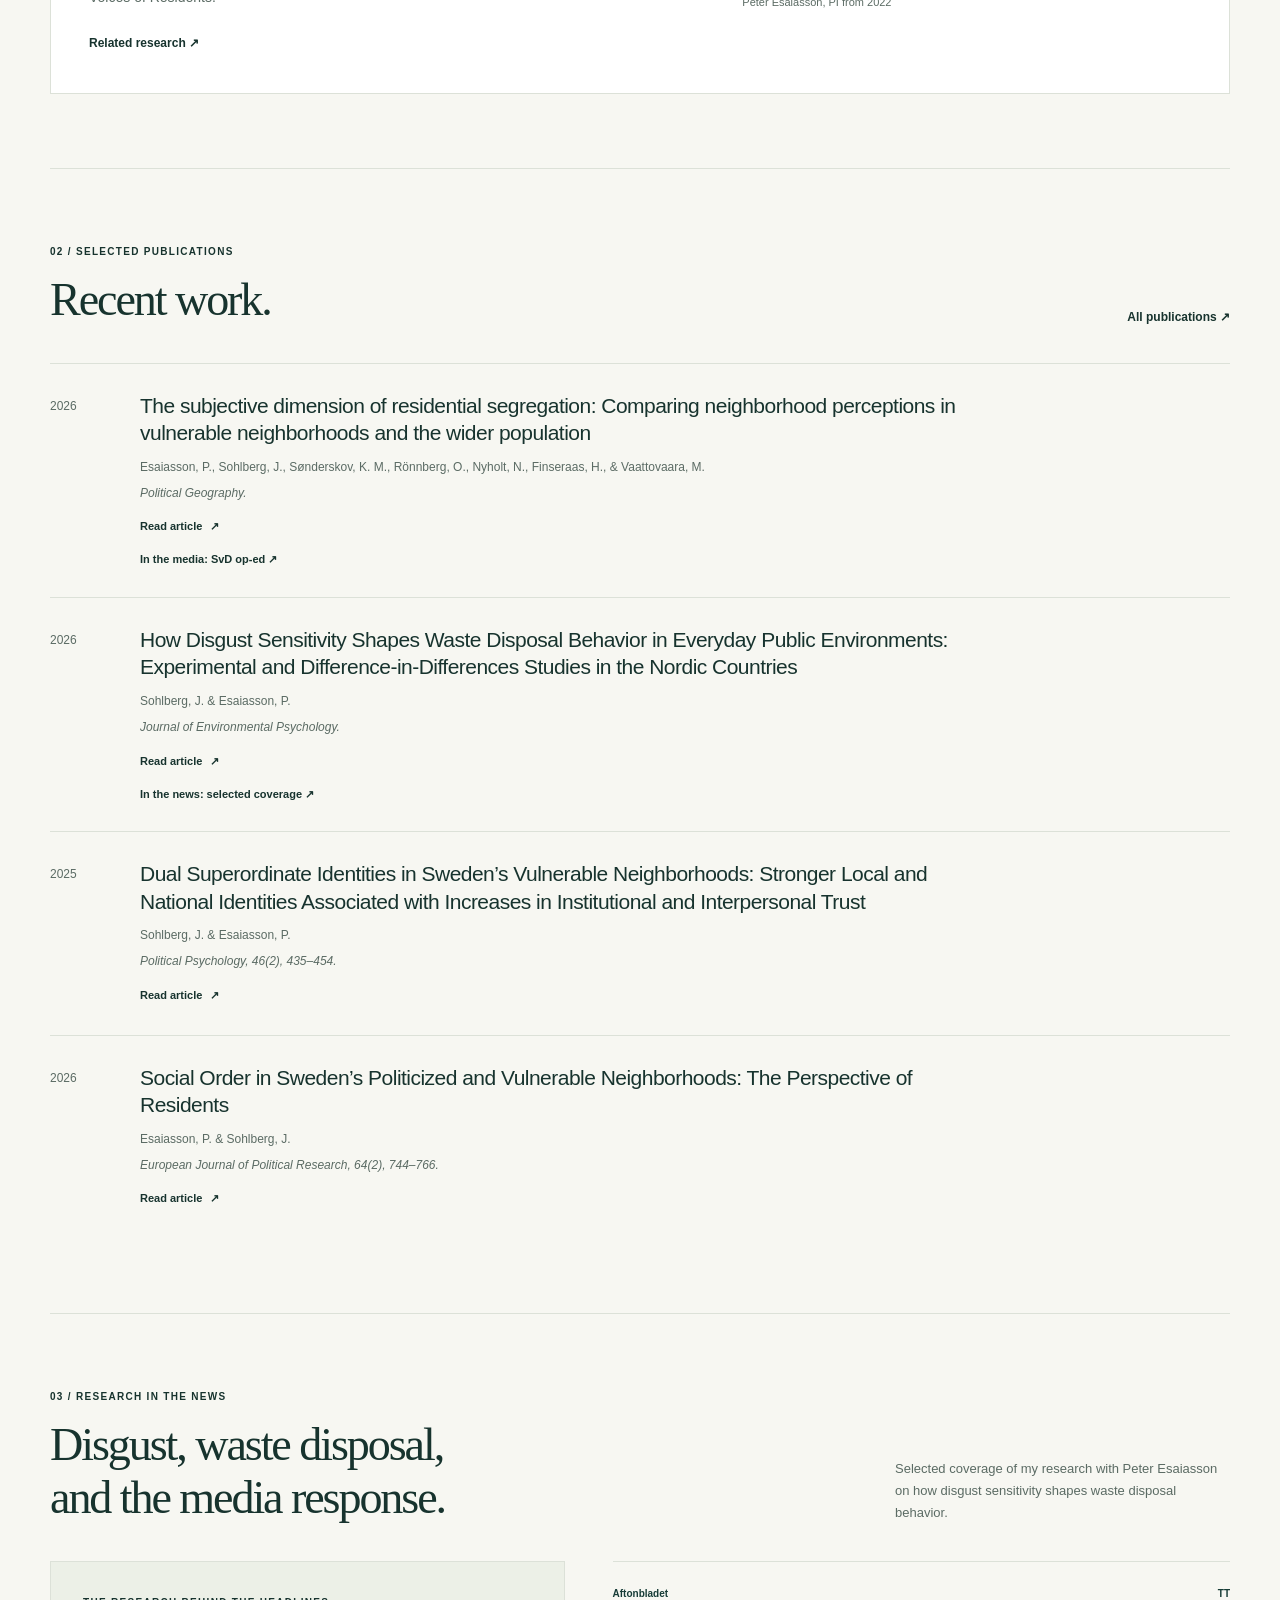
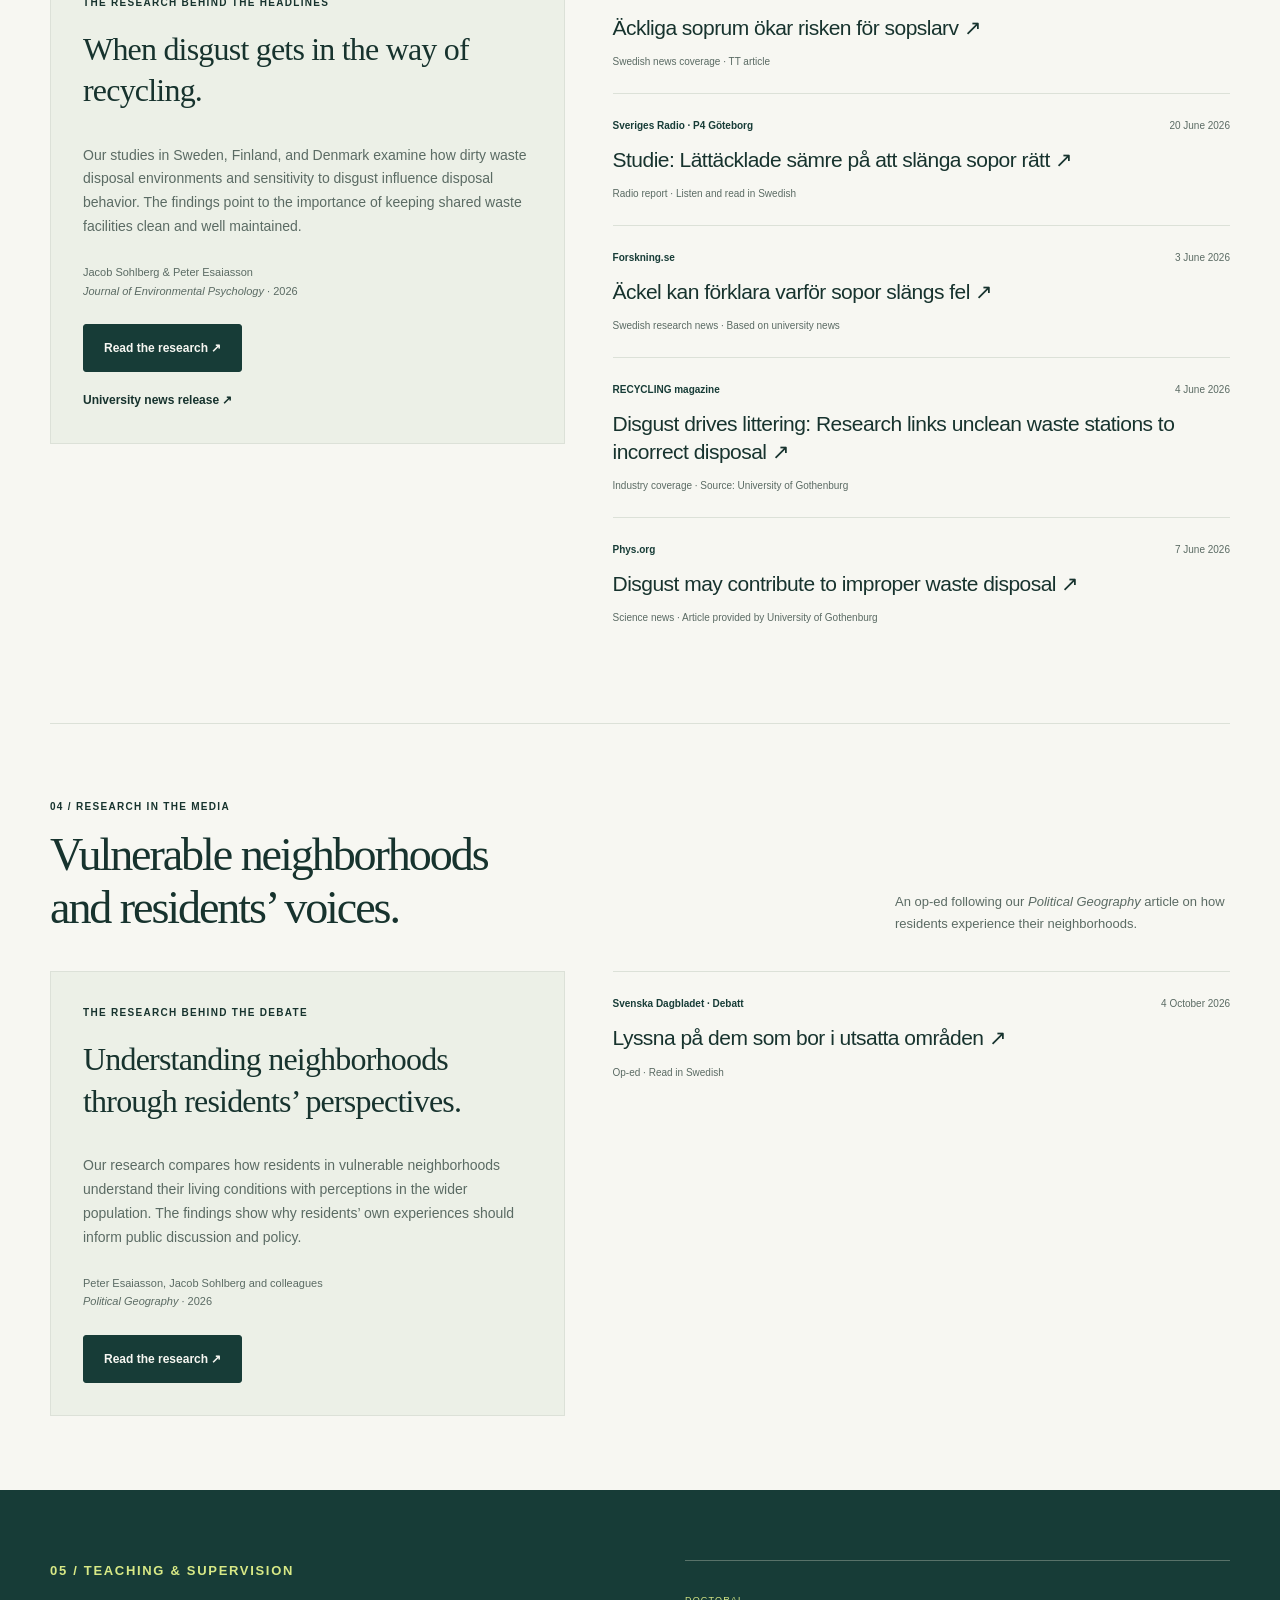
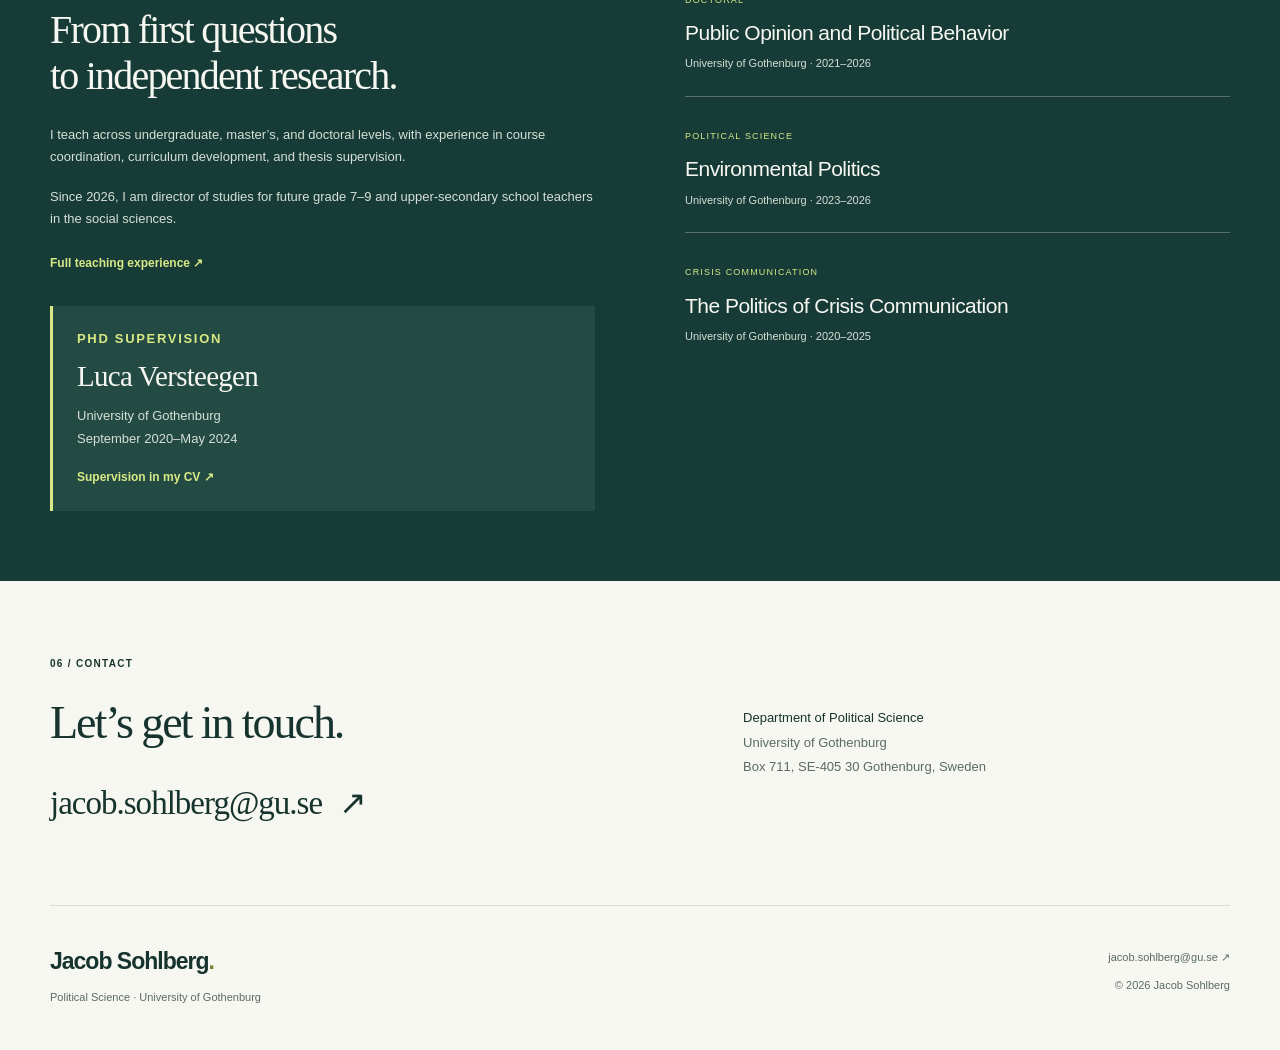
==== commit ac58fe92: "Add neighborhood media feature and update publications" ====
--- a/index.html
+++ b/index.html
@@ -6,4 +6,4 @@
 <article class="research-card"><span class="card-number">01</span><div class="motif rings" aria-hidden="true"><i></i><i></i><i></i></div><h3>Trust &amp; community</h3><p>Institutional and interpersonal trust, social identity, and the experiences of residents in vulnerable neighborhoods.</p><a href="publications.html#journal-articles">Explore publications ↗</a></article>
 <article class="research-card"><span class="card-number">02</span><div class="motif bars" aria-hidden="true"><i></i><i></i><i></i><i></i><i></i></div><h3>Opinion &amp; behavior</h3><p>Political psychology, electoral choices, environmental behavior, and the measurement of public opinion.</p><a href="publications.html#journal-articles">Explore publications ↗</a></article>
 <article class="research-card"><span class="card-number">03</span><div class="motif connections" aria-hidden="true"><i></i><i></i><i></i></div><h3>Crisis &amp; communication</h3><p>Responses to terrorism and the pandemic, journalistic uncertainty, and trust in times of crisis.</p><a href="publications.html#journal-articles">Explore publications ↗</a></article></div>
-<article class="project-feature"><div><p class="eyebrow">Featured project · 2022–2026</p><h3>The voices of residents.</h3><p>The Future of Diverse and Disadvantaged Neighborhoods in the Nordic Welfare States — The Voices of Residents.</p><a class="plain-link" href="publications.html">Related research ↗</a></div><dl><div><dt>Funder</dt><dd>The Society of Swedish Literature in Finland</dd></div><div><dt>My role</dt><dd>Principal investigator since 2025<br><small>Peter Esaiasson, PI from 2022</small></dd></div></dl></article></section><section class="section wrap" id="selected-publications"><div class="section-top"><div><p class="eyebrow">02 / Selected publications</p><h2>Recent work.</h2></div><a class="plain-link" href="publications.html">All publications ↗</a></div><div class="publication-list"><article class="publication" data-year="2026"><span class="pub-year">2026</span><div><h3>The subjective dimension of residential segregation: Comparing neighborhood perceptions in vulnerable neighborhoods and the wider population</h3><p class="authors">Esaiasson, P., Sohlberg, J., Sønderskov, K. M., Rönnberg, O., Nyholt, N., Finseraas, H., &amp; Vaattovaara, M.</p><p class="venue">Political Geography. Advance online publication, 8 September 2026.</p><a class="doi-link" href="https://doi.org/10.1016/j.polgeo.2026.103655">Read article <span aria-hidden="true">↗</span></a></div></article><article class="publication" data-year="2026"><span class="pub-year">2026</span><div><h3>How Disgust Sensitivity Shapes Waste Disposal Behavior in Everyday Public Environments: Experimental and Difference-in-Differences Studies in the Nordic Countries</h3><p class="authors">Sohlberg, J. &amp; Esaiasson, P.</p><p class="venue">Journal of Environmental Psychology.</p><a class="doi-link" href="https://doi.org/10.1016/j.jenvp.2026.103057">Read article <span aria-hidden="true">↗</span></a><a class="media-link" href="index.html#disgust-in-the-news">In the news: selected coverage ↗</a></div></article><article class="publication" data-year="2025"><span class="pub-year">2025</span><div><h3>Dual Superordinate Identities in Sweden’s Vulnerable Neighborhoods: Stronger Local and National Identities Associated with Increases in Institutional and Interpersonal Trust</h3><p class="authors">Sohlberg, J. &amp; Esaiasson, P.</p><p class="venue">Political Psychology, 46(2), 435–454.</p><a class="doi-link" href="https://doi.org/10.1111/pops.13015">Read article <span aria-hidden="true">↗</span></a></div></article><article class="publication" data-year="2025"><span class="pub-year">2025</span><div><h3>Social Order in Sweden’s Politicized and Vulnerable Neighborhoods: The Perspective of Residents</h3><p class="authors">Esaiasson, P. &amp; Sohlberg, J.</p><p class="venue">European Journal of Political Research, 64(2), 744–766.</p><a class="doi-link" href="https://doi.org/10.1111/1475-6765.12723">Read article <span aria-hidden="true">↗</span></a></div></article></div></section><section class="section wrap media-feature" id="disgust-in-the-news" aria-labelledby="media-title"><div class="section-top"><div><p class="eyebrow">03 / Research in the news</p><h2 id="media-title">Disgust, waste disposal,<br>and the media response.</h2></div><p>Selected coverage of my research with Peter Esaiasson on how disgust sensitivity shapes waste disposal behavior.</p></div><div class="media-feature-grid"><div class="media-study"><p class="eyebrow">The research behind the headlines</p><h3>When disgust gets in the way of recycling.</h3><p>Our studies in Sweden, Finland, and Denmark examine how dirty waste disposal environments and sensitivity to disgust influence disposal behavior. The findings point to the importance of keeping shared waste facilities clean and well maintained.</p><p class="media-citation">Jacob Sohlberg &amp; Peter Esaiasson<br><em>Journal of Environmental Psychology</em> · 2026</p><a class="button" href="https://doi.org/10.1016/j.jenvp.2026.103057">Read the research ↗</a><a class="plain-link university-news" href="https://www.gu.se/nyheter/ackel-kan-bidra-till-felaktig-sophantering">University news release ↗</a></div><div class="media-coverage" aria-label="Selected media coverage"><article><div class="coverage-meta"><span>Aftonbladet</span><span>TT</span></div><h3><a href="https://www.aftonbladet.se/nyheter/a/xrQJ7Q/ackliga-soprum-okar-risken-for-sopslarv" lang="sv">Äckliga soprum ökar risken för sopslarv <span aria-hidden="true">↗</span></a></h3><p>Swedish news coverage · TT article</p></article><article><div class="coverage-meta"><span>Sveriges Radio · P4 Göteborg</span><time datetime="2026-06-20">20 June 2026</time></div><h3><a href="https://www.sverigesradio.se/artikel/studie-renare-sopstationer-minskar-felsorterade-sopor" lang="sv">Studie: Lättäcklade sämre på att slänga sopor rätt <span aria-hidden="true">↗</span></a></h3><p>Radio report · Listen and read in Swedish</p></article><article><div class="coverage-meta"><span>Forskning.se</span><time datetime="2026-06-03">3 June 2026</time></div><h3><a href="https://forskning.se/2026/06/03/ackel-kan-bidra-till-felaktig-sophantering/" lang="sv">Äckel kan förklara varför sopor slängs fel <span aria-hidden="true">↗</span></a></h3><p>Swedish research news · Based on university news</p></article><article><div class="coverage-meta"><span>RECYCLING magazine</span><time datetime="2026-06-04">4 June 2026</time></div><h3><a href="https://www.recycling-magazine.com/en/28636/disgust-drives-littering-research-links-unclean-waste-stations-to-incorrect-disposal">Disgust drives littering: Research links unclean waste stations to incorrect disposal <span aria-hidden="true">↗</span></a></h3><p>Industry coverage · Source: University of Gothenburg</p></article><article><div class="coverage-meta"><span>Phys.org</span><time datetime="2026-06-07">7 June 2026</time></div><h3><a href="https://phys.org/news/2026-06-disgust-contribute-improper-disposal.html">Disgust may contribute to improper waste disposal <span aria-hidden="true">↗</span></a></h3><p>Science news · Article provided by University of Gothenburg</p></article></div></div></section><section id="teaching" class="teaching-section"><div class="wrap teaching-grid"><div><p class="eyebrow">04 / Teaching &amp; supervision</p><h2>From first questions<br>to independent research.</h2><p>I teach across undergraduate, master’s, and doctoral levels, with experience in course coordination, curriculum development, and thesis supervision.</p><p>Since 2026, I am director of studies for future grade 7–9 and upper-secondary school teachers in the social sciences.</p><a class="plain-link" href="cv.html#teaching-experience">Full teaching experience ↗</a><article class="supervision-highlight" aria-labelledby="supervision-title"><p class="eyebrow">PhD supervision</p><h3 id="supervision-title">Luca Versteegen</h3><p>University of Gothenburg<br>September 2020–May 2024</p><a class="plain-link" href="cv.html#phd-supervision">Supervision in my CV ↗</a></article></div><div class="course-list"><article><span>Doctoral</span><h3>Public Opinion and Political Behavior</h3><p>University of Gothenburg · 2021–2026</p></article><article><span>Political science</span><h3>Environmental Politics</h3><p>University of Gothenburg · 2023–2026</p></article><article><span>Crisis communication</span><h3>The Politics of Crisis Communication</h3><p>University of Gothenburg · 2020–2025</p></article></div></div></section><section id="contact" class="section wrap contact-grid"><div><p class="eyebrow">05 / Contact</p><h2>Let’s get in touch.</h2><a class="contact-email" href="mailto:jacob.sohlberg@gu.se">jacob.sohlberg@gu.se <span aria-hidden="true">↗</span></a></div><address><strong>Department of Political Science</strong><br>University of Gothenburg<br>Box 711, SE-405 30 Gothenburg, Sweden</address></section></main><footer class="site-footer wrap"><div><a class="wordmark" href="index.html">Jacob Sohlberg<span aria-hidden="true">.</span></a><p>Political Science · University of Gothenburg</p></div><div><a href="mailto:jacob.sohlberg@gu.se">jacob.sohlberg@gu.se ↗</a><p>© 2026 Jacob Sohlberg</p></div></footer></body></html>+<article class="project-feature"><div><p class="eyebrow">Featured project · 2022–2026</p><h3>The voices of residents.</h3><p>The Future of Diverse and Disadvantaged Neighborhoods in the Nordic Welfare States — The Voices of Residents.</p><a class="plain-link" href="publications.html">Related research ↗</a></div><dl><div><dt>Funder</dt><dd>The Society of Swedish Literature in Finland</dd></div><div><dt>My role</dt><dd>Principal investigator since 2025<br><small>Peter Esaiasson, PI from 2022</small></dd></div></dl></article></section><section class="section wrap" id="selected-publications"><div class="section-top"><div><p class="eyebrow">02 / Selected publications</p><h2>Recent work.</h2></div><a class="plain-link" href="publications.html">All publications ↗</a></div><div class="publication-list"><article class="publication" data-year="2026"><span class="pub-year">2026</span><div><h3>The subjective dimension of residential segregation: Comparing neighborhood perceptions in vulnerable neighborhoods and the wider population</h3><p class="authors">Esaiasson, P., Sohlberg, J., Sønderskov, K. M., Rönnberg, O., Nyholt, N., Finseraas, H., &amp; Vaattovaara, M.</p><p class="venue">Political Geography.</p><a class="doi-link" href="https://doi.org/10.1016/j.polgeo.2026.103655">Read article <span aria-hidden="true">↗</span></a><a class="media-link" href="index.html#neighborhoods-in-the-news">In the media: SvD op-ed ↗</a></div></article><article class="publication" data-year="2026"><span class="pub-year">2026</span><div><h3>How Disgust Sensitivity Shapes Waste Disposal Behavior in Everyday Public Environments: Experimental and Difference-in-Differences Studies in the Nordic Countries</h3><p class="authors">Sohlberg, J. &amp; Esaiasson, P.</p><p class="venue">Journal of Environmental Psychology.</p><a class="doi-link" href="https://doi.org/10.1016/j.jenvp.2026.103057">Read article <span aria-hidden="true">↗</span></a><a class="media-link" href="index.html#disgust-in-the-news">In the news: selected coverage ↗</a></div></article><article class="publication" data-year="2025"><span class="pub-year">2025</span><div><h3>Dual Superordinate Identities in Sweden’s Vulnerable Neighborhoods: Stronger Local and National Identities Associated with Increases in Institutional and Interpersonal Trust</h3><p class="authors">Sohlberg, J. &amp; Esaiasson, P.</p><p class="venue">Political Psychology, 46(2), 435–454.</p><a class="doi-link" href="https://doi.org/10.1111/pops.13015">Read article <span aria-hidden="true">↗</span></a></div></article><article class="publication" data-year="2026"><span class="pub-year">2026</span><div><h3>Social Order in Sweden’s Politicized and Vulnerable Neighborhoods: The Perspective of Residents</h3><p class="authors">Esaiasson, P. &amp; Sohlberg, J.</p><p class="venue">European Journal of Political Research, 64(2), 744–766.</p><a class="doi-link" href="https://doi.org/10.1111/1475-6765.12723">Read article <span aria-hidden="true">↗</span></a></div></article></div></section><section class="section wrap media-feature" id="disgust-in-the-news" aria-labelledby="media-title"><div class="section-top"><div><p class="eyebrow">03 / Research in the news</p><h2 id="media-title">Disgust, waste disposal,<br>and the media response.</h2></div><p>Selected coverage of my research with Peter Esaiasson on how disgust sensitivity shapes waste disposal behavior.</p></div><div class="media-feature-grid"><div class="media-study"><p class="eyebrow">The research behind the headlines</p><h3>When disgust gets in the way of recycling.</h3><p>Our studies in Sweden, Finland, and Denmark examine how dirty waste disposal environments and sensitivity to disgust influence disposal behavior. The findings point to the importance of keeping shared waste facilities clean and well maintained.</p><p class="media-citation">Jacob Sohlberg &amp; Peter Esaiasson<br><em>Journal of Environmental Psychology</em> · 2026</p><a class="button" href="https://doi.org/10.1016/j.jenvp.2026.103057">Read the research ↗</a><a class="plain-link university-news" href="https://www.gu.se/nyheter/ackel-kan-bidra-till-felaktig-sophantering">University news release ↗</a></div><div class="media-coverage" aria-label="Selected media coverage"><article><div class="coverage-meta"><span>Aftonbladet</span><span>TT</span></div><h3><a href="https://www.aftonbladet.se/nyheter/a/xrQJ7Q/ackliga-soprum-okar-risken-for-sopslarv" lang="sv">Äckliga soprum ökar risken för sopslarv <span aria-hidden="true">↗</span></a></h3><p>Swedish news coverage · TT article</p></article><article><div class="coverage-meta"><span>Sveriges Radio · P4 Göteborg</span><time datetime="2026-06-20">20 June 2026</time></div><h3><a href="https://www.sverigesradio.se/artikel/studie-renare-sopstationer-minskar-felsorterade-sopor" lang="sv">Studie: Lättäcklade sämre på att slänga sopor rätt <span aria-hidden="true">↗</span></a></h3><p>Radio report · Listen and read in Swedish</p></article><article><div class="coverage-meta"><span>Forskning.se</span><time datetime="2026-06-03">3 June 2026</time></div><h3><a href="https://forskning.se/2026/06/03/ackel-kan-bidra-till-felaktig-sophantering/" lang="sv">Äckel kan förklara varför sopor slängs fel <span aria-hidden="true">↗</span></a></h3><p>Swedish research news · Based on university news</p></article><article><div class="coverage-meta"><span>RECYCLING magazine</span><time datetime="2026-06-04">4 June 2026</time></div><h3><a href="https://www.recycling-magazine.com/en/28636/disgust-drives-littering-research-links-unclean-waste-stations-to-incorrect-disposal">Disgust drives littering: Research links unclean waste stations to incorrect disposal <span aria-hidden="true">↗</span></a></h3><p>Industry coverage · Source: University of Gothenburg</p></article><article><div class="coverage-meta"><span>Phys.org</span><time datetime="2026-06-07">7 June 2026</time></div><h3><a href="https://phys.org/news/2026-06-disgust-contribute-improper-disposal.html">Disgust may contribute to improper waste disposal <span aria-hidden="true">↗</span></a></h3><p>Science news · Article provided by University of Gothenburg</p></article></div></div></section><section class="section wrap media-feature" id="neighborhoods-in-the-news" aria-labelledby="neighborhood-media-title"><div class="section-top"><div><p class="eyebrow">04 / Research in the media</p><h2 id="neighborhood-media-title">Vulnerable neighborhoods<br>and residents’ voices.</h2></div><p>An op-ed following our <em>Political Geography</em> article on how residents experience their neighborhoods.</p></div><div class="media-feature-grid"><div class="media-study"><p class="eyebrow">The research behind the debate</p><h3>Understanding neighborhoods through residents’ perspectives.</h3><p>Our research compares how residents in vulnerable neighborhoods understand their living conditions with perceptions in the wider population. The findings show why residents’ own experiences should inform public discussion and policy.</p><p class="media-citation">Peter Esaiasson, Jacob Sohlberg and colleagues<br><em>Political Geography</em> · 2026</p><a class="button" href="https://doi.org/10.1016/j.polgeo.2026.103655">Read the research ↗</a></div><div class="media-coverage" aria-label="Media and public debate on vulnerable neighborhoods"><article><div class="coverage-meta"><span>Svenska Dagbladet · Debatt</span><time datetime="2026-10-04">4 October 2026</time></div><h3><a href="https://www.svd.se/a/9p5Pgl/utsatta-omraden-lyssna-pa-de-boende-skriver-forskare" lang="sv">Lyssna på dem som bor i utsatta områden <span aria-hidden="true">↗</span></a></h3><p>Op-ed · Read in Swedish</p></article></div></div></section><section id="teaching" class="teaching-section"><div class="wrap teaching-grid"><div><p class="eyebrow">05 / Teaching &amp; supervision</p><h2>From first questions<br>to independent research.</h2><p>I teach across undergraduate, master’s, and doctoral levels, with experience in course coordination, curriculum development, and thesis supervision.</p><p>Since 2026, I am director of studies for future grade 7–9 and upper-secondary school teachers in the social sciences.</p><a class="plain-link" href="cv.html#teaching-experience">Full teaching experience ↗</a><article class="supervision-highlight" aria-labelledby="supervision-title"><p class="eyebrow">PhD supervision</p><h3 id="supervision-title">Luca Versteegen</h3><p>University of Gothenburg<br>September 2020–May 2024</p><a class="plain-link" href="cv.html#phd-supervision">Supervision in my CV ↗</a></article></div><div class="course-list"><article><span>Doctoral</span><h3>Public Opinion and Political Behavior</h3><p>University of Gothenburg · 2021–2026</p></article><article><span>Political science</span><h3>Environmental Politics</h3><p>University of Gothenburg · 2023–2026</p></article><article><span>Crisis communication</span><h3>The Politics of Crisis Communication</h3><p>University of Gothenburg · 2020–2025</p></article></div></div></section><section id="contact" class="section wrap contact-grid"><div><p class="eyebrow">06 / Contact</p><h2>Let’s get in touch.</h2><a class="contact-email" href="mailto:jacob.sohlberg@gu.se">jacob.sohlberg@gu.se <span aria-hidden="true">↗</span></a></div><address><strong>Department of Political Science</strong><br>University of Gothenburg<br>Box 711, SE-405 30 Gothenburg, Sweden</address></section></main><footer class="site-footer wrap"><div><a class="wordmark" href="index.html">Jacob Sohlberg<span aria-hidden="true">.</span></a><p>Political Science · University of Gothenburg</p></div><div><a href="mailto:jacob.sohlberg@gu.se">jacob.sohlberg@gu.se ↗</a><p>© 2026 Jacob Sohlberg</p></div></footer></body></html>
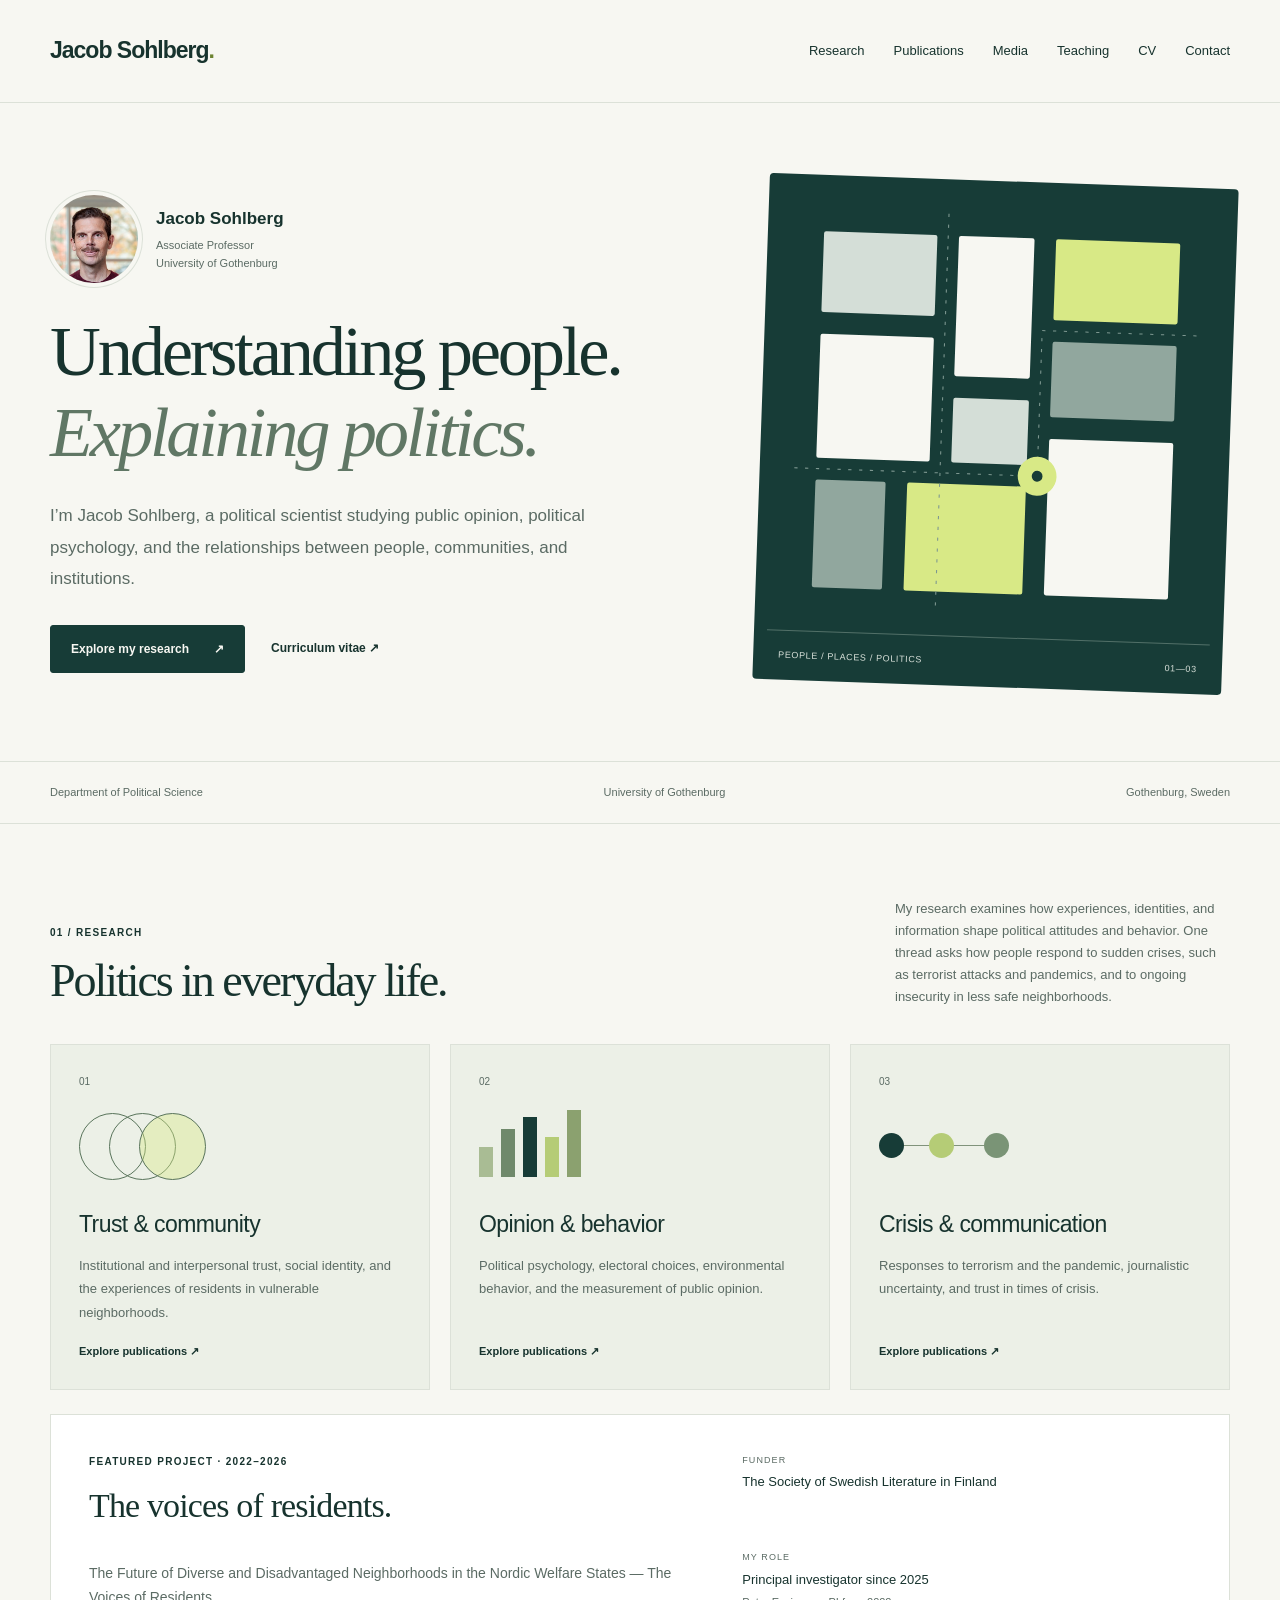
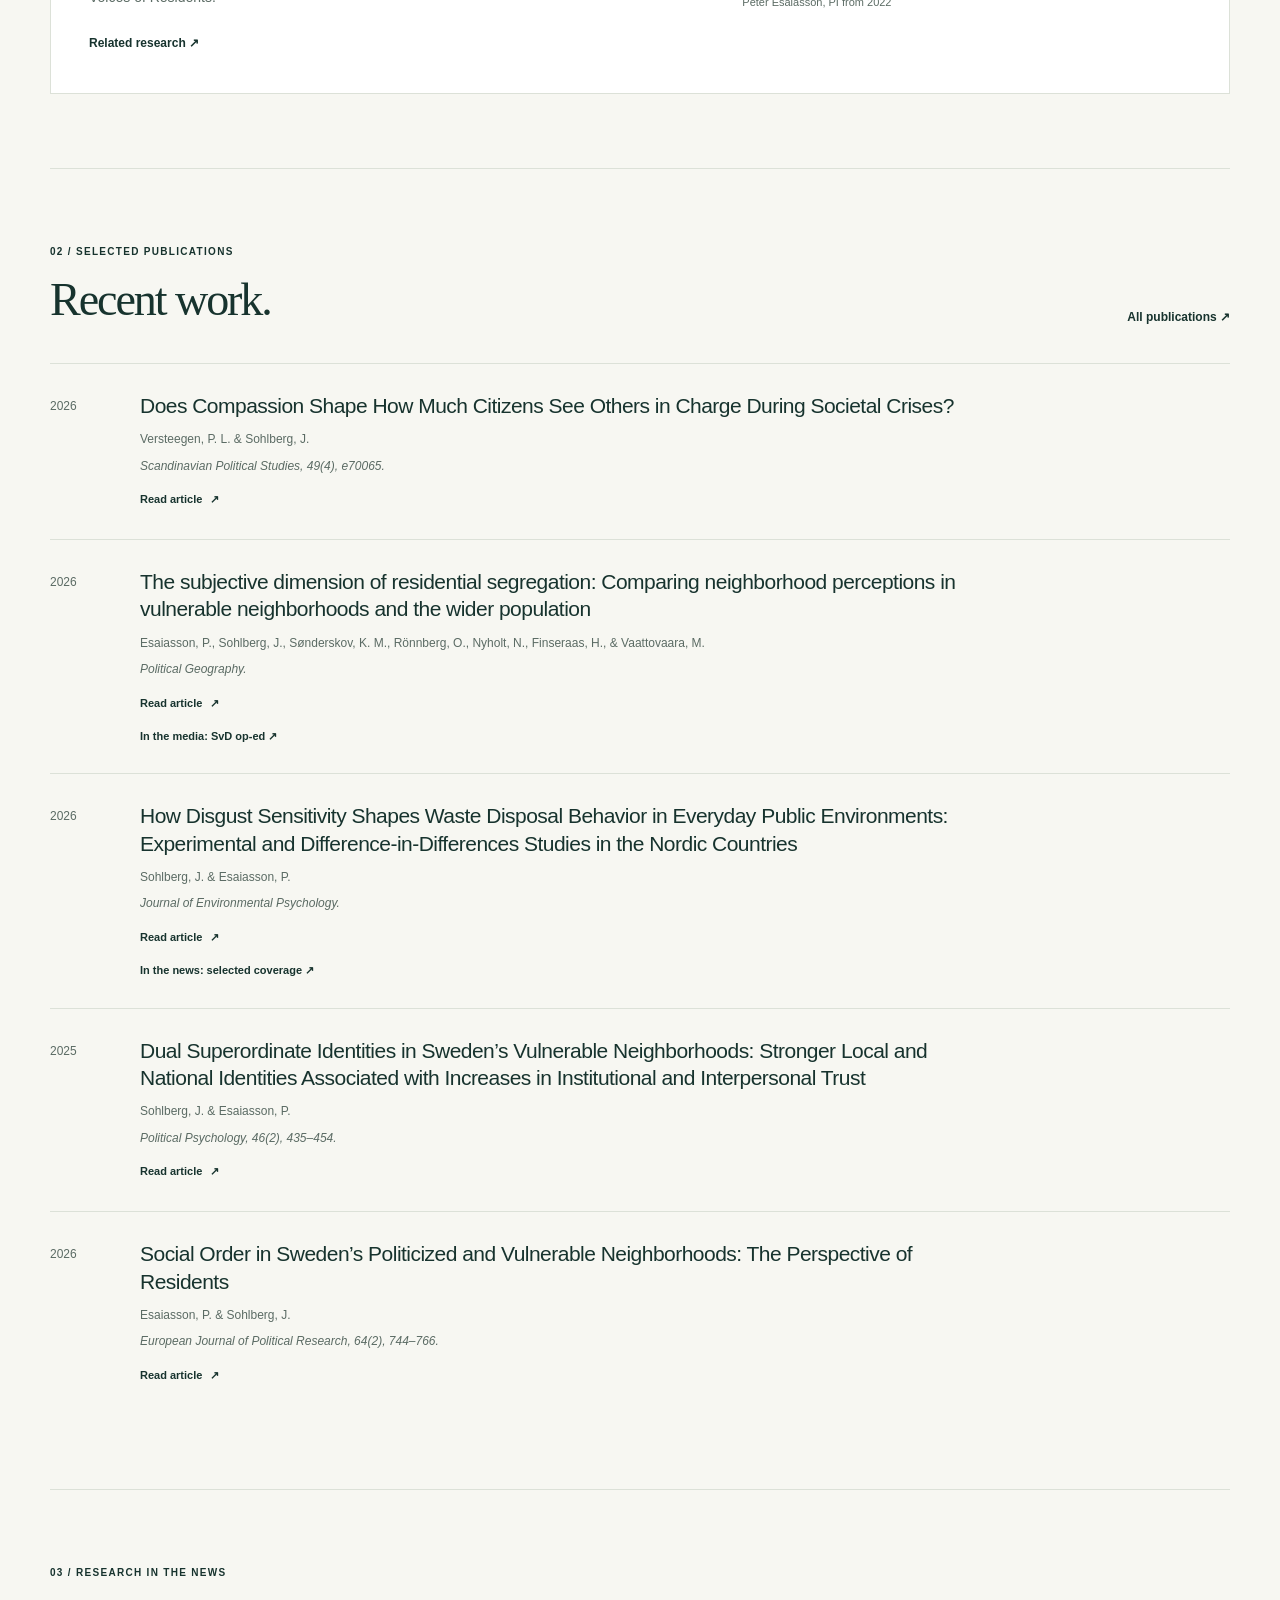
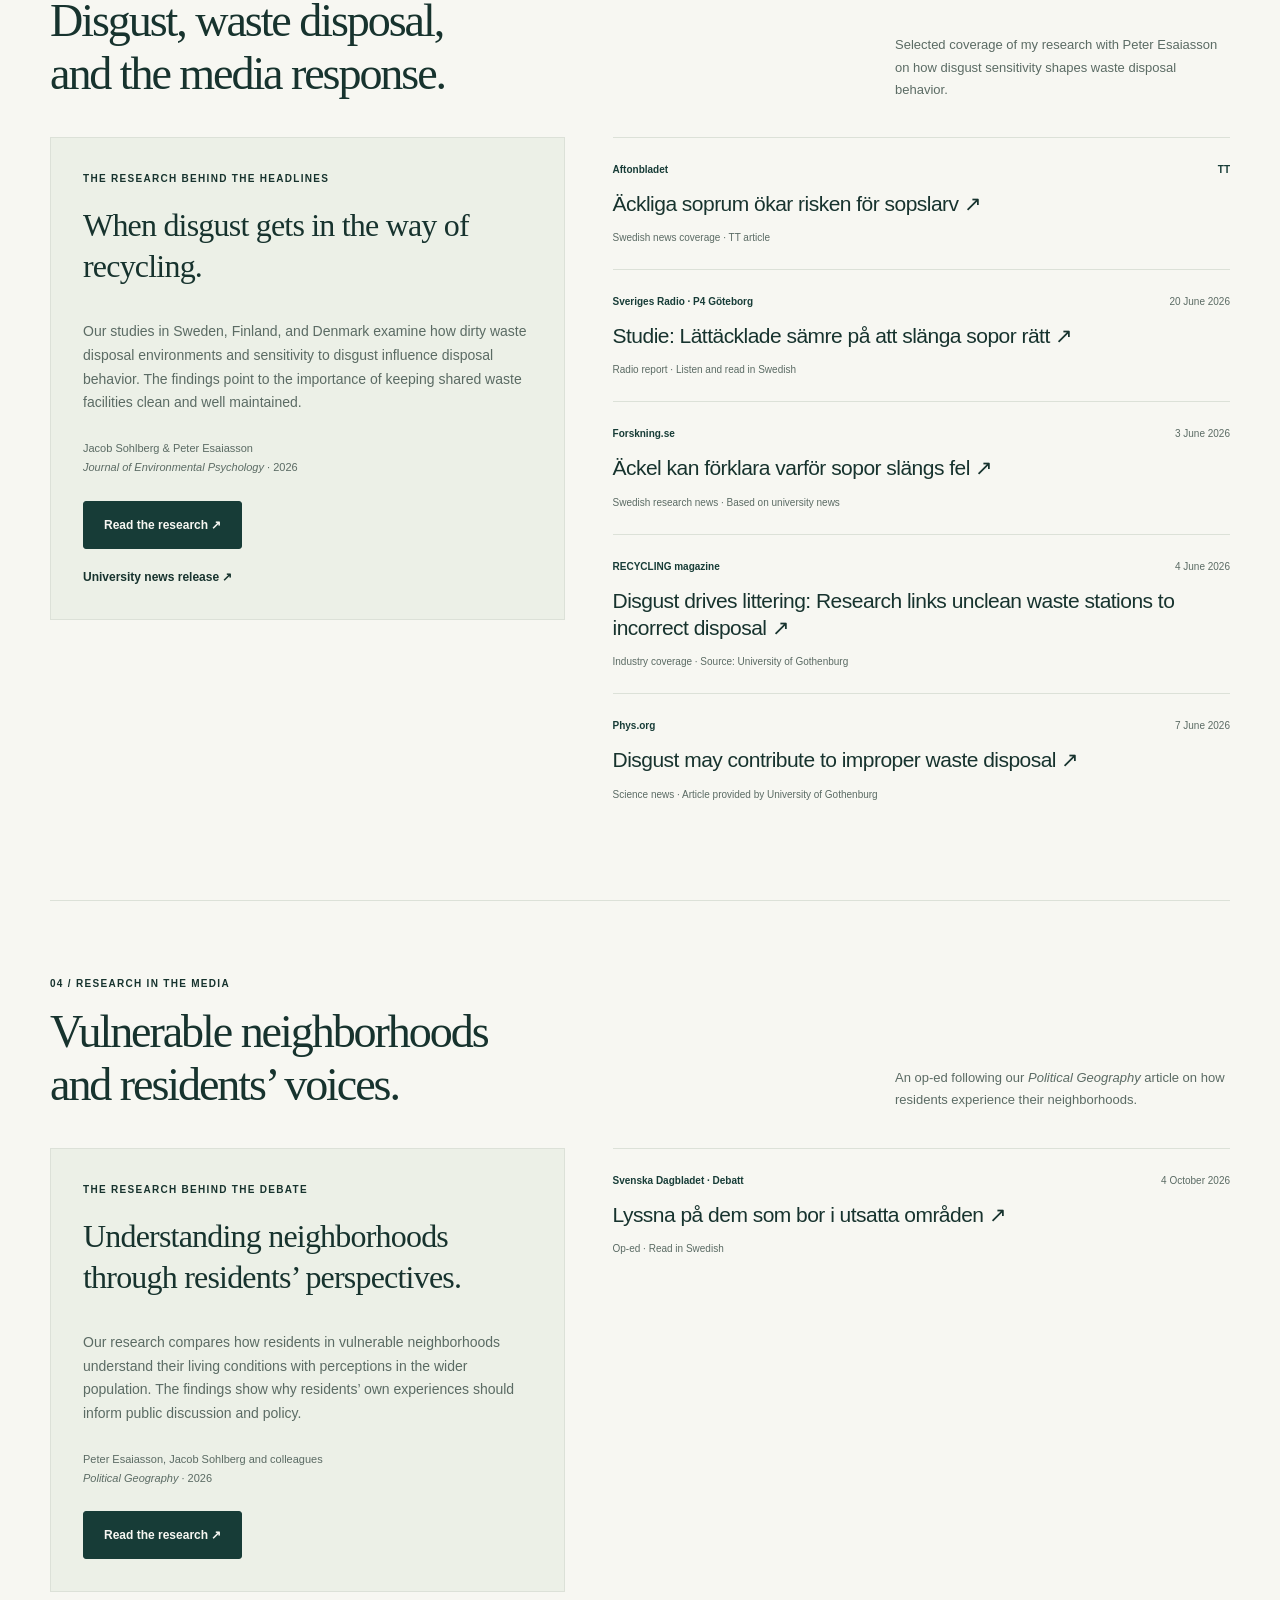
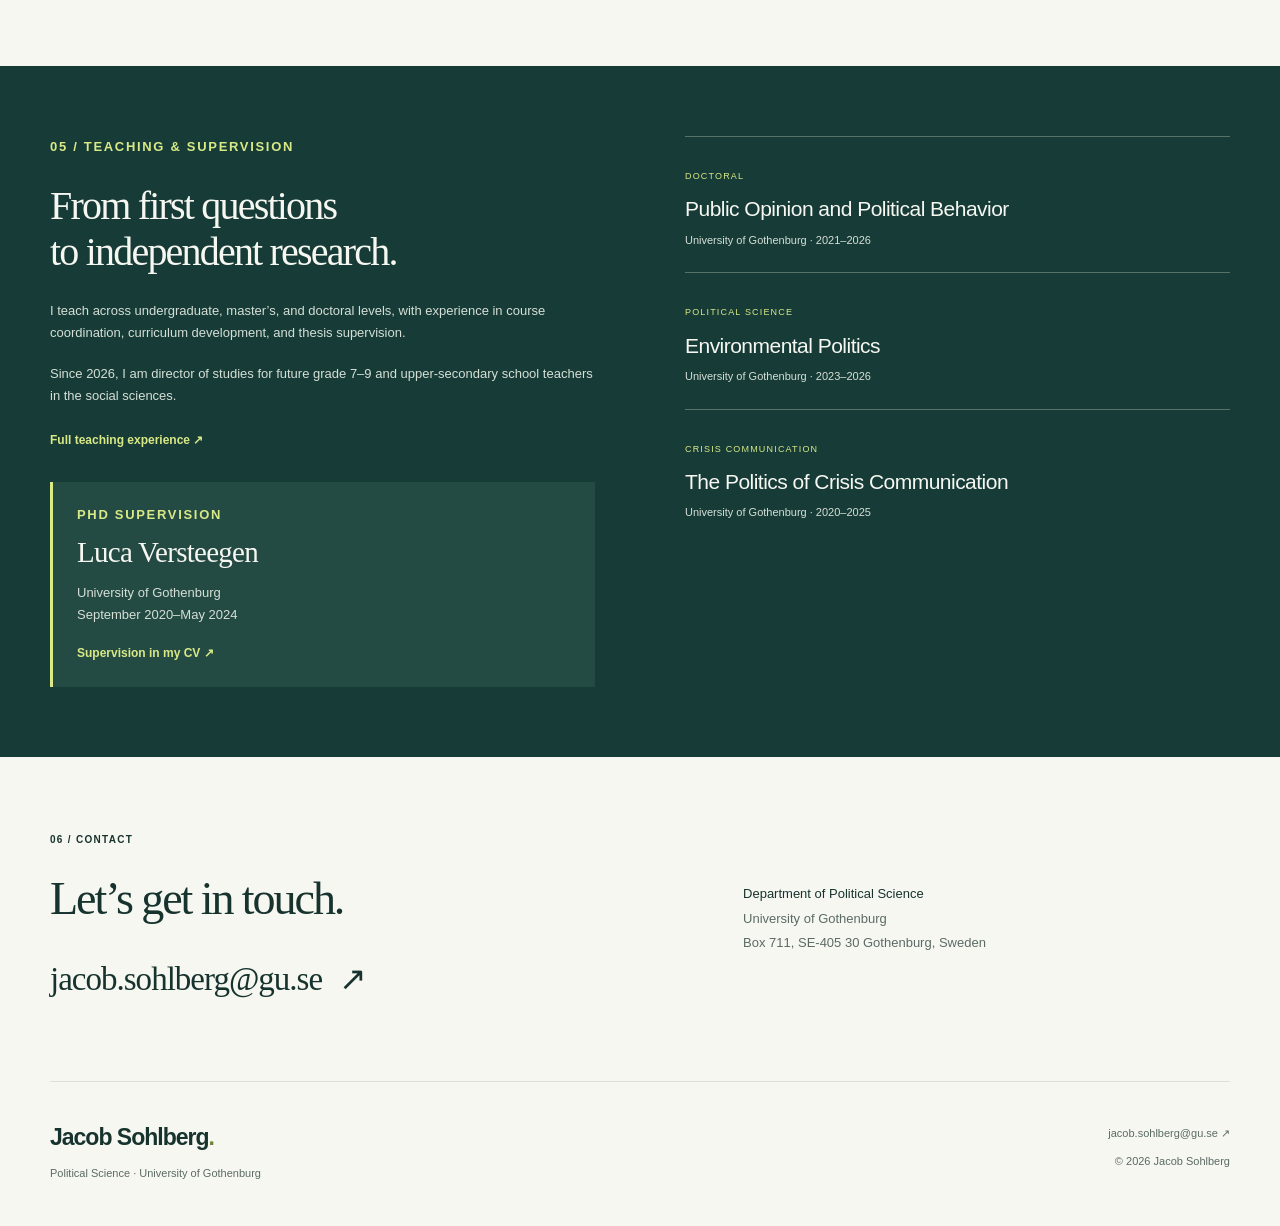
==== commit eda2ac80: "Add Versteegen and Sohlberg SPS publication" ====
--- a/index.html
+++ b/index.html
@@ -1,9 +1,9 @@
 <!doctype html>
-<html lang="en"><head><meta charset="utf-8"><meta name="viewport" content="width=device-width, initial-scale=1"><meta name="description" content="Jacob Sohlberg is Associate Professor of Political Science at the University of Gothenburg. Research on public opinion, political psychology, and trust."><meta name="theme-color" content="#f7f7f2"><meta property="og:title" content="Jacob Sohlberg · Political Scientist"><meta property="og:description" content="Jacob Sohlberg is Associate Professor of Political Science at the University of Gothenburg. Research on public opinion, political psychology, and trust."><meta property="og:type" content="website"><title>Jacob Sohlberg · Political Scientist</title><link rel="icon" href="favicon.svg" type="image/svg+xml"><link rel="stylesheet" href="style.css"><script src="site.js" defer></script></head>
+<html lang="en"><head><meta charset="utf-8"><meta name="viewport" content="width=device-width, initial-scale=1"><meta name="description" content="Jacob Sohlberg is Associate Professor of Political Science at the University of Gothenburg. Research on public opinion, political psychology, and trust."><meta name="theme-color" content="#f7f7f2"><meta property="og:title" content="Jacob Sohlberg · Political Scientist"><meta property="og:description" content="Jacob Sohlberg is Associate Professor of Political Science at the University of Gothenburg. Research on public opinion, political psychology, and trust."><meta property="og:type" content="website"><title>Jacob Sohlberg · Political Scientist</title><link rel="icon" href="favicon.svg" type="image/svg+xml"><link rel="stylesheet" href="style.css"><script src="site.js" defer></script><!-- Cloudflare Web Analytics --><script type='module' src='https://static.cloudflareinsights.com/beacon.min.js' data-cf-beacon='{"token": "82c2d623e8ec4a98b226dbea287f801e"}'></script><!-- End Cloudflare Web Analytics --></head>
 <body><a class="skip-link" href="#main">Skip to content</a><header class="site-header"><div class="header-inner"><a class="wordmark" href="index.html" aria-label="Jacob Sohlberg home">Jacob Sohlberg<span aria-hidden="true">.</span></a><nav aria-label="Main navigation"><a href="index.html#research">Research</a><a href="publications.html">Publications</a><a href="index.html#disgust-in-the-news">Media</a><a href="index.html#teaching">Teaching</a><a href="cv.html">CV</a><a href="index.html#contact">Contact</a></nav></div></header>
 <main id="main"><section class="hero wrap"><div class="hero-copy"><div class="profile-intro"><div class="portrait-frame"><img class="profile-portrait" src="jacob-sohlberg.jpg" alt="Jacob Sohlberg" width="511" height="600" fetchpriority="high"></div><div><p class="profile-name">Jacob Sohlberg</p><p class="profile-role">Associate Professor<br>University of Gothenburg</p></div></div><h1>Understanding people.<br><em>Explaining politics.</em></h1><p class="hero-description">I’m Jacob Sohlberg, a political scientist studying public opinion, political psychology, and the relationships between people, communities, and institutions.</p><div class="hero-actions"><a class="button" href="#research">Explore my research <span aria-hidden="true">↗</span></a><a class="plain-link" href="cv.html">Curriculum vitae <span aria-hidden="true">↗</span></a></div></div><div class="hero-visual"><svg class="neighborhood-art" viewBox="0 0 410 410" aria-hidden="true" focusable="false"><rect x="40" y="40" width="105" height="75" rx="2" fill="#d4ded7"/><rect x="165" y="40" width="70" height="130" rx="2" fill="#f7f7f2"/><rect x="255" y="40" width="115" height="75" rx="2" fill="#d8e986"/><rect x="40" y="135" width="105" height="115" rx="2" fill="#f7f7f2"/><rect x="255" y="135" width="115" height="70" rx="2" fill="#91a79e"/><rect x="165" y="190" width="70" height="60" rx="2" fill="#d4ded7"/><rect x="40" y="270" width="65" height="100" rx="2" fill="#91a79e"/><rect x="125" y="270" width="110" height="100" rx="2" fill="#d8e986"/><rect x="255" y="225" width="115" height="145" rx="2" fill="#f7f7f2"/><path d="M20 260H245V125H390M155 20V390" fill="none" stroke="#7d9790" stroke-width="1" stroke-dasharray="3 7"/><circle cx="245" cy="260" r="18" fill="#d8e986"/><circle cx="245" cy="260" r="5" fill="#173c37"/></svg><div class="visual-caption"><span>People / Places / Politics</span><span aria-hidden="true">01—03</span></div></div></section>
 <div class="affiliation-strip"><div class="wrap"><span>Department of Political Science</span><span>University of Gothenburg</span><span>Gothenburg, Sweden</span></div></div><section id="research" class="section wrap"><div class="section-top"><div><p class="eyebrow">01 / Research</p><h2>Politics in everyday life.</h2></div><p>My research examines how experiences, identities, and information shape political attitudes and behavior. One thread asks how people respond to sudden crises, such as terrorist attacks and pandemics, and to ongoing insecurity in less safe neighborhoods.</p></div><div class="research-grid">
 <article class="research-card"><span class="card-number">01</span><div class="motif rings" aria-hidden="true"><i></i><i></i><i></i></div><h3>Trust &amp; community</h3><p>Institutional and interpersonal trust, social identity, and the experiences of residents in vulnerable neighborhoods.</p><a href="publications.html#journal-articles">Explore publications ↗</a></article>
 <article class="research-card"><span class="card-number">02</span><div class="motif bars" aria-hidden="true"><i></i><i></i><i></i><i></i><i></i></div><h3>Opinion &amp; behavior</h3><p>Political psychology, electoral choices, environmental behavior, and the measurement of public opinion.</p><a href="publications.html#journal-articles">Explore publications ↗</a></article>
 <article class="research-card"><span class="card-number">03</span><div class="motif connections" aria-hidden="true"><i></i><i></i><i></i></div><h3>Crisis &amp; communication</h3><p>Responses to terrorism and the pandemic, journalistic uncertainty, and trust in times of crisis.</p><a href="publications.html#journal-articles">Explore publications ↗</a></article></div>
-<article class="project-feature"><div><p class="eyebrow">Featured project · 2022–2026</p><h3>The voices of residents.</h3><p>The Future of Diverse and Disadvantaged Neighborhoods in the Nordic Welfare States — The Voices of Residents.</p><a class="plain-link" href="publications.html">Related research ↗</a></div><dl><div><dt>Funder</dt><dd>The Society of Swedish Literature in Finland</dd></div><div><dt>My role</dt><dd>Principal investigator since 2025<br><small>Peter Esaiasson, PI from 2022</small></dd></div></dl></article></section><section class="section wrap" id="selected-publications"><div class="section-top"><div><p class="eyebrow">02 / Selected publications</p><h2>Recent work.</h2></div><a class="plain-link" href="publications.html">All publications ↗</a></div><div class="publication-list"><article class="publication" data-year="2026"><span class="pub-year">2026</span><div><h3>The subjective dimension of residential segregation: Comparing neighborhood perceptions in vulnerable neighborhoods and the wider population</h3><p class="authors">Esaiasson, P., Sohlberg, J., Sønderskov, K. M., Rönnberg, O., Nyholt, N., Finseraas, H., &amp; Vaattovaara, M.</p><p class="venue">Political Geography.</p><a class="doi-link" href="https://doi.org/10.1016/j.polgeo.2026.103655">Read article <span aria-hidden="true">↗</span></a><a class="media-link" href="index.html#neighborhoods-in-the-news">In the media: SvD op-ed ↗</a></div></article><article class="publication" data-year="2026"><span class="pub-year">2026</span><div><h3>How Disgust Sensitivity Shapes Waste Disposal Behavior in Everyday Public Environments: Experimental and Difference-in-Differences Studies in the Nordic Countries</h3><p class="authors">Sohlberg, J. &amp; Esaiasson, P.</p><p class="venue">Journal of Environmental Psychology.</p><a class="doi-link" href="https://doi.org/10.1016/j.jenvp.2026.103057">Read article <span aria-hidden="true">↗</span></a><a class="media-link" href="index.html#disgust-in-the-news">In the news: selected coverage ↗</a></div></article><article class="publication" data-year="2025"><span class="pub-year">2025</span><div><h3>Dual Superordinate Identities in Sweden’s Vulnerable Neighborhoods: Stronger Local and National Identities Associated with Increases in Institutional and Interpersonal Trust</h3><p class="authors">Sohlberg, J. &amp; Esaiasson, P.</p><p class="venue">Political Psychology, 46(2), 435–454.</p><a class="doi-link" href="https://doi.org/10.1111/pops.13015">Read article <span aria-hidden="true">↗</span></a></div></article><article class="publication" data-year="2026"><span class="pub-year">2026</span><div><h3>Social Order in Sweden’s Politicized and Vulnerable Neighborhoods: The Perspective of Residents</h3><p class="authors">Esaiasson, P. &amp; Sohlberg, J.</p><p class="venue">European Journal of Political Research, 64(2), 744–766.</p><a class="doi-link" href="https://doi.org/10.1111/1475-6765.12723">Read article <span aria-hidden="true">↗</span></a></div></article></div></section><section class="section wrap media-feature" id="disgust-in-the-news" aria-labelledby="media-title"><div class="section-top"><div><p class="eyebrow">03 / Research in the news</p><h2 id="media-title">Disgust, waste disposal,<br>and the media response.</h2></div><p>Selected coverage of my research with Peter Esaiasson on how disgust sensitivity shapes waste disposal behavior.</p></div><div class="media-feature-grid"><div class="media-study"><p class="eyebrow">The research behind the headlines</p><h3>When disgust gets in the way of recycling.</h3><p>Our studies in Sweden, Finland, and Denmark examine how dirty waste disposal environments and sensitivity to disgust influence disposal behavior. The findings point to the importance of keeping shared waste facilities clean and well maintained.</p><p class="media-citation">Jacob Sohlberg &amp; Peter Esaiasson<br><em>Journal of Environmental Psychology</em> · 2026</p><a class="button" href="https://doi.org/10.1016/j.jenvp.2026.103057">Read the research ↗</a><a class="plain-link university-news" href="https://www.gu.se/nyheter/ackel-kan-bidra-till-felaktig-sophantering">University news release ↗</a></div><div class="media-coverage" aria-label="Selected media coverage"><article><div class="coverage-meta"><span>Aftonbladet</span><span>TT</span></div><h3><a href="https://www.aftonbladet.se/nyheter/a/xrQJ7Q/ackliga-soprum-okar-risken-for-sopslarv" lang="sv">Äckliga soprum ökar risken för sopslarv <span aria-hidden="true">↗</span></a></h3><p>Swedish news coverage · TT article</p></article><article><div class="coverage-meta"><span>Sveriges Radio · P4 Göteborg</span><time datetime="2026-06-20">20 June 2026</time></div><h3><a href="https://www.sverigesradio.se/artikel/studie-renare-sopstationer-minskar-felsorterade-sopor" lang="sv">Studie: Lättäcklade sämre på att slänga sopor rätt <span aria-hidden="true">↗</span></a></h3><p>Radio report · Listen and read in Swedish</p></article><article><div class="coverage-meta"><span>Forskning.se</span><time datetime="2026-06-03">3 June 2026</time></div><h3><a href="https://forskning.se/2026/06/03/ackel-kan-bidra-till-felaktig-sophantering/" lang="sv">Äckel kan förklara varför sopor slängs fel <span aria-hidden="true">↗</span></a></h3><p>Swedish research news · Based on university news</p></article><article><div class="coverage-meta"><span>RECYCLING magazine</span><time datetime="2026-06-04">4 June 2026</time></div><h3><a href="https://www.recycling-magazine.com/en/28636/disgust-drives-littering-research-links-unclean-waste-stations-to-incorrect-disposal">Disgust drives littering: Research links unclean waste stations to incorrect disposal <span aria-hidden="true">↗</span></a></h3><p>Industry coverage · Source: University of Gothenburg</p></article><article><div class="coverage-meta"><span>Phys.org</span><time datetime="2026-06-07">7 June 2026</time></div><h3><a href="https://phys.org/news/2026-06-disgust-contribute-improper-disposal.html">Disgust may contribute to improper waste disposal <span aria-hidden="true">↗</span></a></h3><p>Science news · Article provided by University of Gothenburg</p></article></div></div></section><section class="section wrap media-feature" id="neighborhoods-in-the-news" aria-labelledby="neighborhood-media-title"><div class="section-top"><div><p class="eyebrow">04 / Research in the media</p><h2 id="neighborhood-media-title">Vulnerable neighborhoods<br>and residents’ voices.</h2></div><p>An op-ed following our <em>Political Geography</em> article on how residents experience their neighborhoods.</p></div><div class="media-feature-grid"><div class="media-study"><p class="eyebrow">The research behind the debate</p><h3>Understanding neighborhoods through residents’ perspectives.</h3><p>Our research compares how residents in vulnerable neighborhoods understand their living conditions with perceptions in the wider population. The findings show why residents’ own experiences should inform public discussion and policy.</p><p class="media-citation">Peter Esaiasson, Jacob Sohlberg and colleagues<br><em>Political Geography</em> · 2026</p><a class="button" href="https://doi.org/10.1016/j.polgeo.2026.103655">Read the research ↗</a></div><div class="media-coverage" aria-label="Media and public debate on vulnerable neighborhoods"><article><div class="coverage-meta"><span>Svenska Dagbladet · Debatt</span><time datetime="2026-10-04">4 October 2026</time></div><h3><a href="https://www.svd.se/a/9p5Pgl/utsatta-omraden-lyssna-pa-de-boende-skriver-forskare" lang="sv">Lyssna på dem som bor i utsatta områden <span aria-hidden="true">↗</span></a></h3><p>Op-ed · Read in Swedish</p></article></div></div></section><section id="teaching" class="teaching-section"><div class="wrap teaching-grid"><div><p class="eyebrow">05 / Teaching &amp; supervision</p><h2>From first questions<br>to independent research.</h2><p>I teach across undergraduate, master’s, and doctoral levels, with experience in course coordination, curriculum development, and thesis supervision.</p><p>Since 2026, I am director of studies for future grade 7–9 and upper-secondary school teachers in the social sciences.</p><a class="plain-link" href="cv.html#teaching-experience">Full teaching experience ↗</a><article class="supervision-highlight" aria-labelledby="supervision-title"><p class="eyebrow">PhD supervision</p><h3 id="supervision-title">Luca Versteegen</h3><p>University of Gothenburg<br>September 2020–May 2024</p><a class="plain-link" href="cv.html#phd-supervision">Supervision in my CV ↗</a></article></div><div class="course-list"><article><span>Doctoral</span><h3>Public Opinion and Political Behavior</h3><p>University of Gothenburg · 2021–2026</p></article><article><span>Political science</span><h3>Environmental Politics</h3><p>University of Gothenburg · 2023–2026</p></article><article><span>Crisis communication</span><h3>The Politics of Crisis Communication</h3><p>University of Gothenburg · 2020–2025</p></article></div></div></section><section id="contact" class="section wrap contact-grid"><div><p class="eyebrow">06 / Contact</p><h2>Let’s get in touch.</h2><a class="contact-email" href="mailto:jacob.sohlberg@gu.se">jacob.sohlberg@gu.se <span aria-hidden="true">↗</span></a></div><address><strong>Department of Political Science</strong><br>University of Gothenburg<br>Box 711, SE-405 30 Gothenburg, Sweden</address></section></main><footer class="site-footer wrap"><div><a class="wordmark" href="index.html">Jacob Sohlberg<span aria-hidden="true">.</span></a><p>Political Science · University of Gothenburg</p></div><div><a href="mailto:jacob.sohlberg@gu.se">jacob.sohlberg@gu.se ↗</a><p>© 2026 Jacob Sohlberg</p></div></footer></body></html>+<article class="project-feature"><div><p class="eyebrow">Featured project · 2022–2026</p><h3>The voices of residents.</h3><p>The Future of Diverse and Disadvantaged Neighborhoods in the Nordic Welfare States — The Voices of Residents.</p><a class="plain-link" href="publications.html">Related research ↗</a></div><dl><div><dt>Funder</dt><dd>The Society of Swedish Literature in Finland</dd></div><div><dt>My role</dt><dd>Principal investigator since 2025<br><small>Peter Esaiasson, PI from 2022</small></dd></div></dl></article></section><section class="section wrap" id="selected-publications"><div class="section-top"><div><p class="eyebrow">02 / Selected publications</p><h2>Recent work.</h2></div><a class="plain-link" href="publications.html">All publications ↗</a></div><div class="publication-list"><article class="publication" data-year="2026"><span class="pub-year">2026</span><div><h3>Does Compassion Shape How Much Citizens See Others in Charge During Societal Crises?</h3><p class="authors">Versteegen, P. L. &amp; Sohlberg, J.</p><p class="venue">Scandinavian Political Studies, 49(4), e70065.</p><a class="doi-link" href="https://doi.org/10.1111/1467-9477.70065">Read article <span aria-hidden="true">↗</span></a></div></article><article class="publication" data-year="2026"><span class="pub-year">2026</span><div><h3>The subjective dimension of residential segregation: Comparing neighborhood perceptions in vulnerable neighborhoods and the wider population</h3><p class="authors">Esaiasson, P., Sohlberg, J., Sønderskov, K. M., Rönnberg, O., Nyholt, N., Finseraas, H., &amp; Vaattovaara, M.</p><p class="venue">Political Geography.</p><a class="doi-link" href="https://doi.org/10.1016/j.polgeo.2026.103655">Read article <span aria-hidden="true">↗</span></a><a class="media-link" href="index.html#neighborhoods-in-the-news">In the media: SvD op-ed ↗</a></div></article><article class="publication" data-year="2026"><span class="pub-year">2026</span><div><h3>How Disgust Sensitivity Shapes Waste Disposal Behavior in Everyday Public Environments: Experimental and Difference-in-Differences Studies in the Nordic Countries</h3><p class="authors">Sohlberg, J. &amp; Esaiasson, P.</p><p class="venue">Journal of Environmental Psychology.</p><a class="doi-link" href="https://doi.org/10.1016/j.jenvp.2026.103057">Read article <span aria-hidden="true">↗</span></a><a class="media-link" href="index.html#disgust-in-the-news">In the news: selected coverage ↗</a></div></article><article class="publication" data-year="2025"><span class="pub-year">2025</span><div><h3>Dual Superordinate Identities in Sweden’s Vulnerable Neighborhoods: Stronger Local and National Identities Associated with Increases in Institutional and Interpersonal Trust</h3><p class="authors">Sohlberg, J. &amp; Esaiasson, P.</p><p class="venue">Political Psychology, 46(2), 435–454.</p><a class="doi-link" href="https://doi.org/10.1111/pops.13015">Read article <span aria-hidden="true">↗</span></a></div></article><article class="publication" data-year="2026"><span class="pub-year">2026</span><div><h3>Social Order in Sweden’s Politicized and Vulnerable Neighborhoods: The Perspective of Residents</h3><p class="authors">Esaiasson, P. &amp; Sohlberg, J.</p><p class="venue">European Journal of Political Research, 64(2), 744–766.</p><a class="doi-link" href="https://doi.org/10.1111/1475-6765.12723">Read article <span aria-hidden="true">↗</span></a></div></article></div></section><section class="section wrap media-feature" id="disgust-in-the-news" aria-labelledby="media-title"><div class="section-top"><div><p class="eyebrow">03 / Research in the news</p><h2 id="media-title">Disgust, waste disposal,<br>and the media response.</h2></div><p>Selected coverage of my research with Peter Esaiasson on how disgust sensitivity shapes waste disposal behavior.</p></div><div class="media-feature-grid"><div class="media-study"><p class="eyebrow">The research behind the headlines</p><h3>When disgust gets in the way of recycling.</h3><p>Our studies in Sweden, Finland, and Denmark examine how dirty waste disposal environments and sensitivity to disgust influence disposal behavior. The findings point to the importance of keeping shared waste facilities clean and well maintained.</p><p class="media-citation">Jacob Sohlberg &amp; Peter Esaiasson<br><em>Journal of Environmental Psychology</em> · 2026</p><a class="button" href="https://doi.org/10.1016/j.jenvp.2026.103057">Read the research ↗</a><a class="plain-link university-news" href="https://www.gu.se/nyheter/ackel-kan-bidra-till-felaktig-sophantering">University news release ↗</a></div><div class="media-coverage" aria-label="Selected media coverage"><article><div class="coverage-meta"><span>Aftonbladet</span><span>TT</span></div><h3><a href="https://www.aftonbladet.se/nyheter/a/xrQJ7Q/ackliga-soprum-okar-risken-for-sopslarv" lang="sv">Äckliga soprum ökar risken för sopslarv <span aria-hidden="true">↗</span></a></h3><p>Swedish news coverage · TT article</p></article><article><div class="coverage-meta"><span>Sveriges Radio · P4 Göteborg</span><time datetime="2026-06-20">20 June 2026</time></div><h3><a href="https://www.sverigesradio.se/artikel/studie-renare-sopstationer-minskar-felsorterade-sopor" lang="sv">Studie: Lättäcklade sämre på att slänga sopor rätt <span aria-hidden="true">↗</span></a></h3><p>Radio report · Listen and read in Swedish</p></article><article><div class="coverage-meta"><span>Forskning.se</span><time datetime="2026-06-03">3 June 2026</time></div><h3><a href="https://forskning.se/2026/06/03/ackel-kan-bidra-till-felaktig-sophantering/" lang="sv">Äckel kan förklara varför sopor slängs fel <span aria-hidden="true">↗</span></a></h3><p>Swedish research news · Based on university news</p></article><article><div class="coverage-meta"><span>RECYCLING magazine</span><time datetime="2026-06-04">4 June 2026</time></div><h3><a href="https://www.recycling-magazine.com/en/28636/disgust-drives-littering-research-links-unclean-waste-stations-to-incorrect-disposal">Disgust drives littering: Research links unclean waste stations to incorrect disposal <span aria-hidden="true">↗</span></a></h3><p>Industry coverage · Source: University of Gothenburg</p></article><article><div class="coverage-meta"><span>Phys.org</span><time datetime="2026-06-07">7 June 2026</time></div><h3><a href="https://phys.org/news/2026-06-disgust-contribute-improper-disposal.html">Disgust may contribute to improper waste disposal <span aria-hidden="true">↗</span></a></h3><p>Science news · Article provided by University of Gothenburg</p></article></div></div></section><section class="section wrap media-feature" id="neighborhoods-in-the-news" aria-labelledby="neighborhood-media-title"><div class="section-top"><div><p class="eyebrow">04 / Research in the media</p><h2 id="neighborhood-media-title">Vulnerable neighborhoods<br>and residents’ voices.</h2></div><p>An op-ed following our <em>Political Geography</em> article on how residents experience their neighborhoods.</p></div><div class="media-feature-grid"><div class="media-study"><p class="eyebrow">The research behind the debate</p><h3>Understanding neighborhoods through residents’ perspectives.</h3><p>Our research compares how residents in vulnerable neighborhoods understand their living conditions with perceptions in the wider population. The findings show why residents’ own experiences should inform public discussion and policy.</p><p class="media-citation">Peter Esaiasson, Jacob Sohlberg and colleagues<br><em>Political Geography</em> · 2026</p><a class="button" href="https://doi.org/10.1016/j.polgeo.2026.103655">Read the research ↗</a></div><div class="media-coverage" aria-label="Media and public debate on vulnerable neighborhoods"><article><div class="coverage-meta"><span>Svenska Dagbladet · Debatt</span><time datetime="2026-10-04">4 October 2026</time></div><h3><a href="https://www.svd.se/a/9p5Pgl/utsatta-omraden-lyssna-pa-de-boende-skriver-forskare" lang="sv">Lyssna på dem som bor i utsatta områden <span aria-hidden="true">↗</span></a></h3><p>Op-ed · Read in Swedish</p></article></div></div></section><section id="teaching" class="teaching-section"><div class="wrap teaching-grid"><div><p class="eyebrow">05 / Teaching &amp; supervision</p><h2>From first questions<br>to independent research.</h2><p>I teach across undergraduate, master’s, and doctoral levels, with experience in course coordination, curriculum development, and thesis supervision.</p><p>Since 2026, I am director of studies for future grade 7–9 and upper-secondary school teachers in the social sciences.</p><a class="plain-link" href="cv.html#teaching-experience">Full teaching experience ↗</a><article class="supervision-highlight" aria-labelledby="supervision-title"><p class="eyebrow">PhD supervision</p><h3 id="supervision-title">Luca Versteegen</h3><p>University of Gothenburg<br>September 2020–May 2024</p><a class="plain-link" href="cv.html#phd-supervision">Supervision in my CV ↗</a></article></div><div class="course-list"><article><span>Doctoral</span><h3>Public Opinion and Political Behavior</h3><p>University of Gothenburg · 2021–2026</p></article><article><span>Political science</span><h3>Environmental Politics</h3><p>University of Gothenburg · 2023–2026</p></article><article><span>Crisis communication</span><h3>The Politics of Crisis Communication</h3><p>University of Gothenburg · 2020–2025</p></article></div></div></section><section id="contact" class="section wrap contact-grid"><div><p class="eyebrow">06 / Contact</p><h2>Let’s get in touch.</h2><a class="contact-email" href="mailto:jacob.sohlberg@gu.se">jacob.sohlberg@gu.se <span aria-hidden="true">↗</span></a></div><address><strong>Department of Political Science</strong><br>University of Gothenburg<br>Box 711, SE-405 30 Gothenburg, Sweden</address></section></main><footer class="site-footer wrap"><div><a class="wordmark" href="index.html">Jacob Sohlberg<span aria-hidden="true">.</span></a><p>Political Science · University of Gothenburg</p></div><div><a href="mailto:jacob.sohlberg@gu.se">jacob.sohlberg@gu.se ↗</a><p>© 2026 Jacob Sohlberg</p></div></footer></body></html>
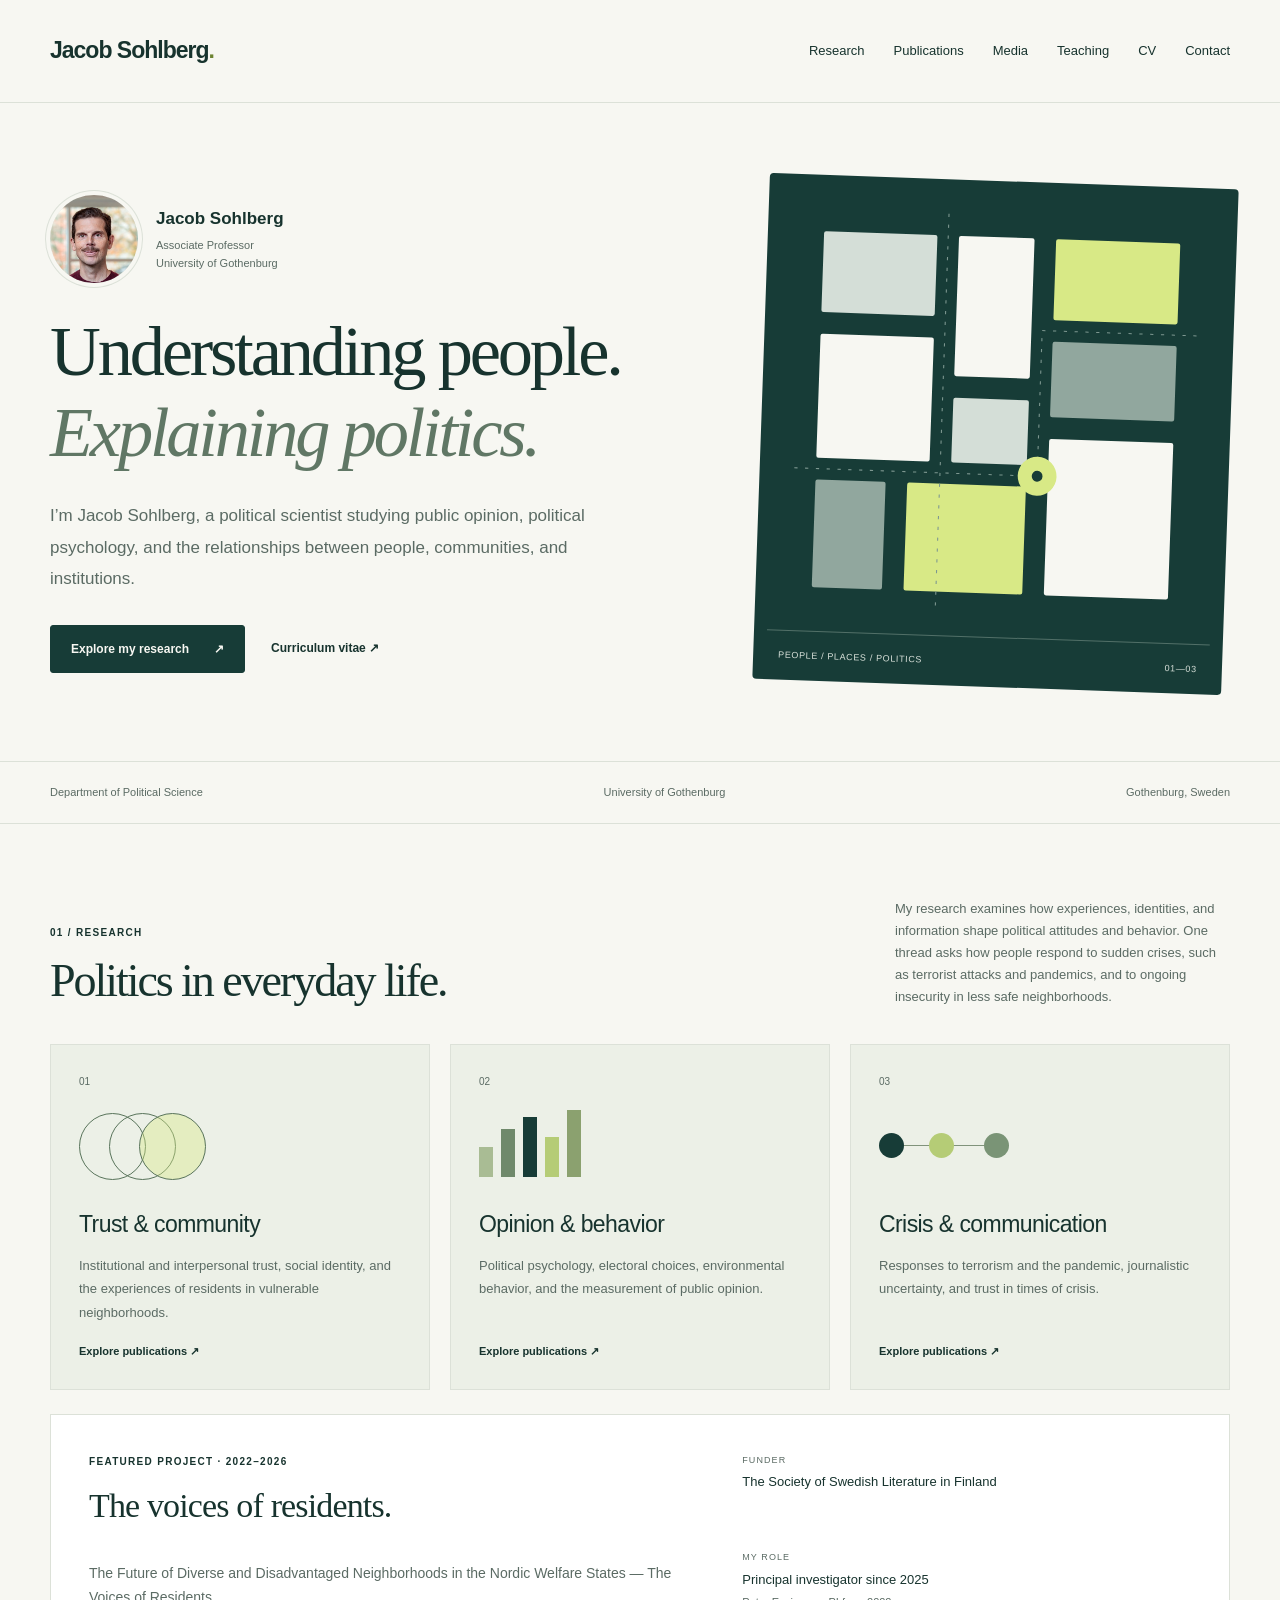
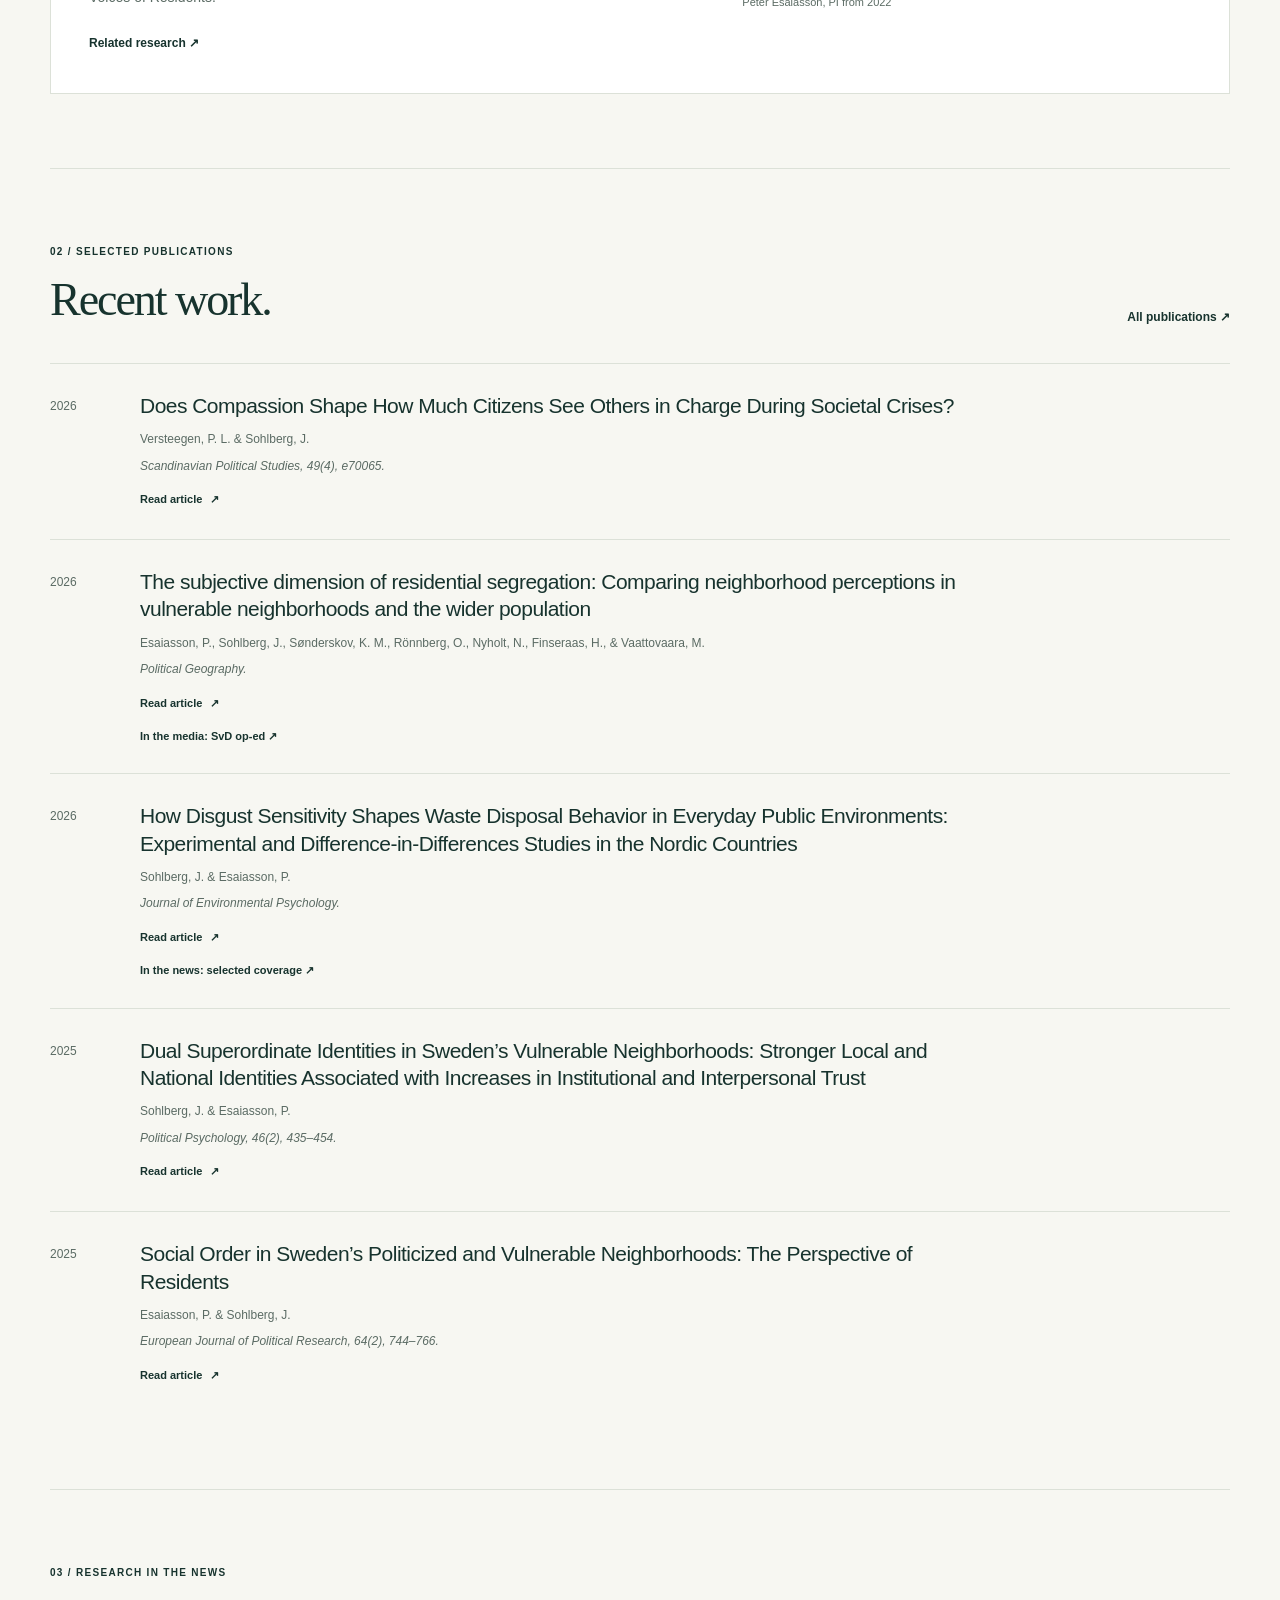
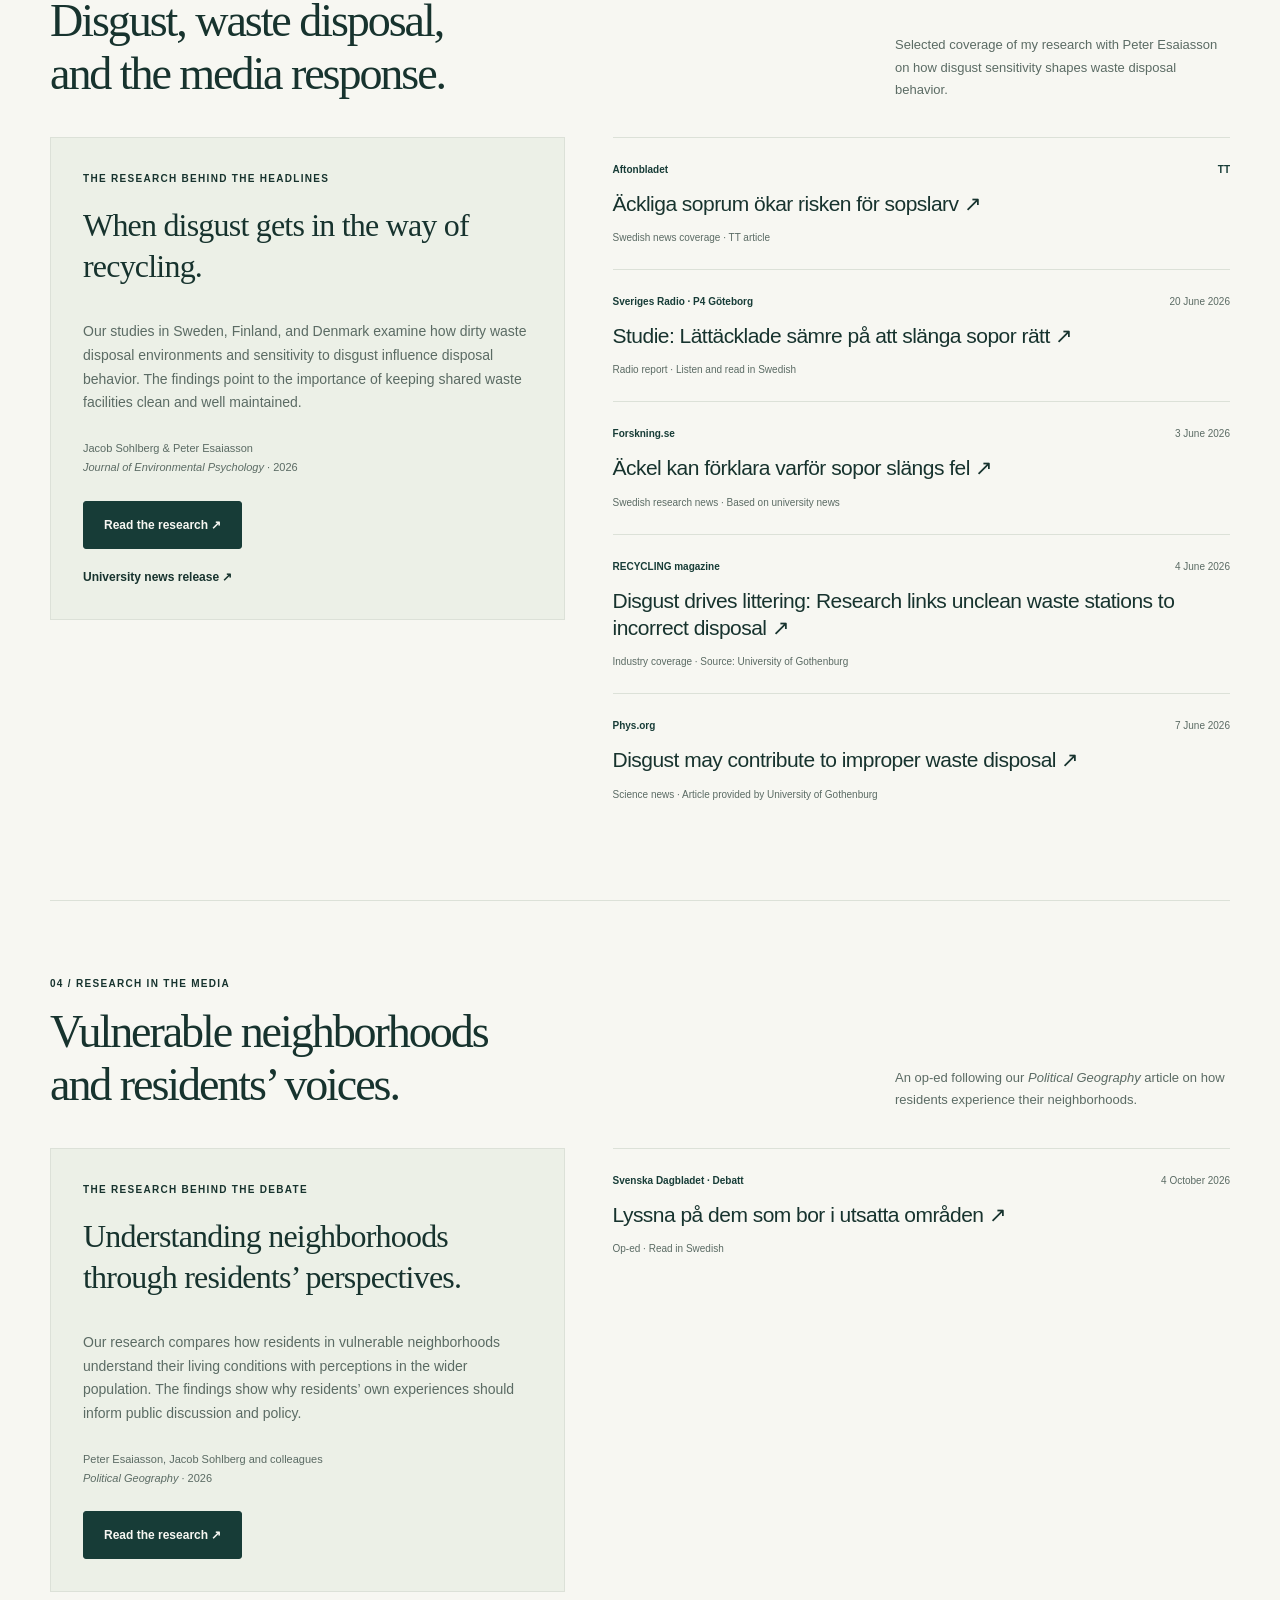
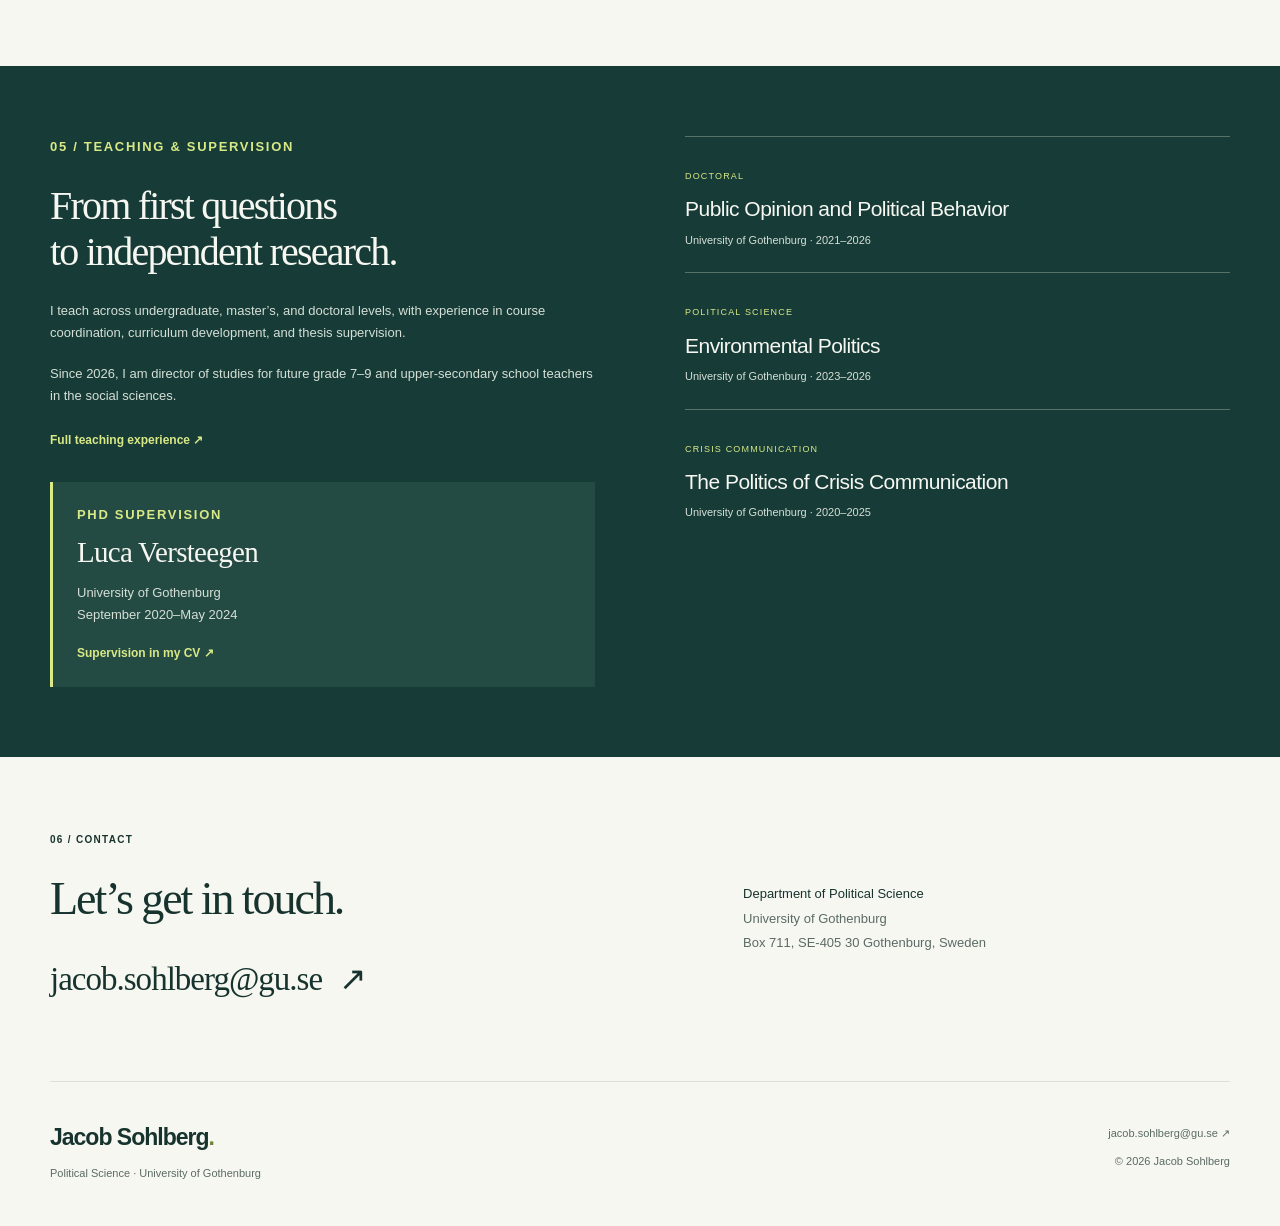
==== commit 5123997f: "Correct Social Order EJPR publication year to 2025" ====
--- a/index.html
+++ b/index.html
@@ -6,4 +6,4 @@
 <article class="research-card"><span class="card-number">01</span><div class="motif rings" aria-hidden="true"><i></i><i></i><i></i></div><h3>Trust &amp; community</h3><p>Institutional and interpersonal trust, social identity, and the experiences of residents in vulnerable neighborhoods.</p><a href="publications.html#journal-articles">Explore publications ↗</a></article>
 <article class="research-card"><span class="card-number">02</span><div class="motif bars" aria-hidden="true"><i></i><i></i><i></i><i></i><i></i></div><h3>Opinion &amp; behavior</h3><p>Political psychology, electoral choices, environmental behavior, and the measurement of public opinion.</p><a href="publications.html#journal-articles">Explore publications ↗</a></article>
 <article class="research-card"><span class="card-number">03</span><div class="motif connections" aria-hidden="true"><i></i><i></i><i></i></div><h3>Crisis &amp; communication</h3><p>Responses to terrorism and the pandemic, journalistic uncertainty, and trust in times of crisis.</p><a href="publications.html#journal-articles">Explore publications ↗</a></article></div>
-<article class="project-feature"><div><p class="eyebrow">Featured project · 2022–2026</p><h3>The voices of residents.</h3><p>The Future of Diverse and Disadvantaged Neighborhoods in the Nordic Welfare States — The Voices of Residents.</p><a class="plain-link" href="publications.html">Related research ↗</a></div><dl><div><dt>Funder</dt><dd>The Society of Swedish Literature in Finland</dd></div><div><dt>My role</dt><dd>Principal investigator since 2025<br><small>Peter Esaiasson, PI from 2022</small></dd></div></dl></article></section><section class="section wrap" id="selected-publications"><div class="section-top"><div><p class="eyebrow">02 / Selected publications</p><h2>Recent work.</h2></div><a class="plain-link" href="publications.html">All publications ↗</a></div><div class="publication-list"><article class="publication" data-year="2026"><span class="pub-year">2026</span><div><h3>Does Compassion Shape How Much Citizens See Others in Charge During Societal Crises?</h3><p class="authors">Versteegen, P. L. &amp; Sohlberg, J.</p><p class="venue">Scandinavian Political Studies, 49(4), e70065.</p><a class="doi-link" href="https://doi.org/10.1111/1467-9477.70065">Read article <span aria-hidden="true">↗</span></a></div></article><article class="publication" data-year="2026"><span class="pub-year">2026</span><div><h3>The subjective dimension of residential segregation: Comparing neighborhood perceptions in vulnerable neighborhoods and the wider population</h3><p class="authors">Esaiasson, P., Sohlberg, J., Sønderskov, K. M., Rönnberg, O., Nyholt, N., Finseraas, H., &amp; Vaattovaara, M.</p><p class="venue">Political Geography.</p><a class="doi-link" href="https://doi.org/10.1016/j.polgeo.2026.103655">Read article <span aria-hidden="true">↗</span></a><a class="media-link" href="index.html#neighborhoods-in-the-news">In the media: SvD op-ed ↗</a></div></article><article class="publication" data-year="2026"><span class="pub-year">2026</span><div><h3>How Disgust Sensitivity Shapes Waste Disposal Behavior in Everyday Public Environments: Experimental and Difference-in-Differences Studies in the Nordic Countries</h3><p class="authors">Sohlberg, J. &amp; Esaiasson, P.</p><p class="venue">Journal of Environmental Psychology.</p><a class="doi-link" href="https://doi.org/10.1016/j.jenvp.2026.103057">Read article <span aria-hidden="true">↗</span></a><a class="media-link" href="index.html#disgust-in-the-news">In the news: selected coverage ↗</a></div></article><article class="publication" data-year="2025"><span class="pub-year">2025</span><div><h3>Dual Superordinate Identities in Sweden’s Vulnerable Neighborhoods: Stronger Local and National Identities Associated with Increases in Institutional and Interpersonal Trust</h3><p class="authors">Sohlberg, J. &amp; Esaiasson, P.</p><p class="venue">Political Psychology, 46(2), 435–454.</p><a class="doi-link" href="https://doi.org/10.1111/pops.13015">Read article <span aria-hidden="true">↗</span></a></div></article><article class="publication" data-year="2026"><span class="pub-year">2026</span><div><h3>Social Order in Sweden’s Politicized and Vulnerable Neighborhoods: The Perspective of Residents</h3><p class="authors">Esaiasson, P. &amp; Sohlberg, J.</p><p class="venue">European Journal of Political Research, 64(2), 744–766.</p><a class="doi-link" href="https://doi.org/10.1111/1475-6765.12723">Read article <span aria-hidden="true">↗</span></a></div></article></div></section><section class="section wrap media-feature" id="disgust-in-the-news" aria-labelledby="media-title"><div class="section-top"><div><p class="eyebrow">03 / Research in the news</p><h2 id="media-title">Disgust, waste disposal,<br>and the media response.</h2></div><p>Selected coverage of my research with Peter Esaiasson on how disgust sensitivity shapes waste disposal behavior.</p></div><div class="media-feature-grid"><div class="media-study"><p class="eyebrow">The research behind the headlines</p><h3>When disgust gets in the way of recycling.</h3><p>Our studies in Sweden, Finland, and Denmark examine how dirty waste disposal environments and sensitivity to disgust influence disposal behavior. The findings point to the importance of keeping shared waste facilities clean and well maintained.</p><p class="media-citation">Jacob Sohlberg &amp; Peter Esaiasson<br><em>Journal of Environmental Psychology</em> · 2026</p><a class="button" href="https://doi.org/10.1016/j.jenvp.2026.103057">Read the research ↗</a><a class="plain-link university-news" href="https://www.gu.se/nyheter/ackel-kan-bidra-till-felaktig-sophantering">University news release ↗</a></div><div class="media-coverage" aria-label="Selected media coverage"><article><div class="coverage-meta"><span>Aftonbladet</span><span>TT</span></div><h3><a href="https://www.aftonbladet.se/nyheter/a/xrQJ7Q/ackliga-soprum-okar-risken-for-sopslarv" lang="sv">Äckliga soprum ökar risken för sopslarv <span aria-hidden="true">↗</span></a></h3><p>Swedish news coverage · TT article</p></article><article><div class="coverage-meta"><span>Sveriges Radio · P4 Göteborg</span><time datetime="2026-06-20">20 June 2026</time></div><h3><a href="https://www.sverigesradio.se/artikel/studie-renare-sopstationer-minskar-felsorterade-sopor" lang="sv">Studie: Lättäcklade sämre på att slänga sopor rätt <span aria-hidden="true">↗</span></a></h3><p>Radio report · Listen and read in Swedish</p></article><article><div class="coverage-meta"><span>Forskning.se</span><time datetime="2026-06-03">3 June 2026</time></div><h3><a href="https://forskning.se/2026/06/03/ackel-kan-bidra-till-felaktig-sophantering/" lang="sv">Äckel kan förklara varför sopor slängs fel <span aria-hidden="true">↗</span></a></h3><p>Swedish research news · Based on university news</p></article><article><div class="coverage-meta"><span>RECYCLING magazine</span><time datetime="2026-06-04">4 June 2026</time></div><h3><a href="https://www.recycling-magazine.com/en/28636/disgust-drives-littering-research-links-unclean-waste-stations-to-incorrect-disposal">Disgust drives littering: Research links unclean waste stations to incorrect disposal <span aria-hidden="true">↗</span></a></h3><p>Industry coverage · Source: University of Gothenburg</p></article><article><div class="coverage-meta"><span>Phys.org</span><time datetime="2026-06-07">7 June 2026</time></div><h3><a href="https://phys.org/news/2026-06-disgust-contribute-improper-disposal.html">Disgust may contribute to improper waste disposal <span aria-hidden="true">↗</span></a></h3><p>Science news · Article provided by University of Gothenburg</p></article></div></div></section><section class="section wrap media-feature" id="neighborhoods-in-the-news" aria-labelledby="neighborhood-media-title"><div class="section-top"><div><p class="eyebrow">04 / Research in the media</p><h2 id="neighborhood-media-title">Vulnerable neighborhoods<br>and residents’ voices.</h2></div><p>An op-ed following our <em>Political Geography</em> article on how residents experience their neighborhoods.</p></div><div class="media-feature-grid"><div class="media-study"><p class="eyebrow">The research behind the debate</p><h3>Understanding neighborhoods through residents’ perspectives.</h3><p>Our research compares how residents in vulnerable neighborhoods understand their living conditions with perceptions in the wider population. The findings show why residents’ own experiences should inform public discussion and policy.</p><p class="media-citation">Peter Esaiasson, Jacob Sohlberg and colleagues<br><em>Political Geography</em> · 2026</p><a class="button" href="https://doi.org/10.1016/j.polgeo.2026.103655">Read the research ↗</a></div><div class="media-coverage" aria-label="Media and public debate on vulnerable neighborhoods"><article><div class="coverage-meta"><span>Svenska Dagbladet · Debatt</span><time datetime="2026-10-04">4 October 2026</time></div><h3><a href="https://www.svd.se/a/9p5Pgl/utsatta-omraden-lyssna-pa-de-boende-skriver-forskare" lang="sv">Lyssna på dem som bor i utsatta områden <span aria-hidden="true">↗</span></a></h3><p>Op-ed · Read in Swedish</p></article></div></div></section><section id="teaching" class="teaching-section"><div class="wrap teaching-grid"><div><p class="eyebrow">05 / Teaching &amp; supervision</p><h2>From first questions<br>to independent research.</h2><p>I teach across undergraduate, master’s, and doctoral levels, with experience in course coordination, curriculum development, and thesis supervision.</p><p>Since 2026, I am director of studies for future grade 7–9 and upper-secondary school teachers in the social sciences.</p><a class="plain-link" href="cv.html#teaching-experience">Full teaching experience ↗</a><article class="supervision-highlight" aria-labelledby="supervision-title"><p class="eyebrow">PhD supervision</p><h3 id="supervision-title">Luca Versteegen</h3><p>University of Gothenburg<br>September 2020–May 2024</p><a class="plain-link" href="cv.html#phd-supervision">Supervision in my CV ↗</a></article></div><div class="course-list"><article><span>Doctoral</span><h3>Public Opinion and Political Behavior</h3><p>University of Gothenburg · 2021–2026</p></article><article><span>Political science</span><h3>Environmental Politics</h3><p>University of Gothenburg · 2023–2026</p></article><article><span>Crisis communication</span><h3>The Politics of Crisis Communication</h3><p>University of Gothenburg · 2020–2025</p></article></div></div></section><section id="contact" class="section wrap contact-grid"><div><p class="eyebrow">06 / Contact</p><h2>Let’s get in touch.</h2><a class="contact-email" href="mailto:jacob.sohlberg@gu.se">jacob.sohlberg@gu.se <span aria-hidden="true">↗</span></a></div><address><strong>Department of Political Science</strong><br>University of Gothenburg<br>Box 711, SE-405 30 Gothenburg, Sweden</address></section></main><footer class="site-footer wrap"><div><a class="wordmark" href="index.html">Jacob Sohlberg<span aria-hidden="true">.</span></a><p>Political Science · University of Gothenburg</p></div><div><a href="mailto:jacob.sohlberg@gu.se">jacob.sohlberg@gu.se ↗</a><p>© 2026 Jacob Sohlberg</p></div></footer></body></html>
+<article class="project-feature"><div><p class="eyebrow">Featured project · 2022–2026</p><h3>The voices of residents.</h3><p>The Future of Diverse and Disadvantaged Neighborhoods in the Nordic Welfare States — The Voices of Residents.</p><a class="plain-link" href="publications.html">Related research ↗</a></div><dl><div><dt>Funder</dt><dd>The Society of Swedish Literature in Finland</dd></div><div><dt>My role</dt><dd>Principal investigator since 2025<br><small>Peter Esaiasson, PI from 2022</small></dd></div></dl></article></section><section class="section wrap" id="selected-publications"><div class="section-top"><div><p class="eyebrow">02 / Selected publications</p><h2>Recent work.</h2></div><a class="plain-link" href="publications.html">All publications ↗</a></div><div class="publication-list"><article class="publication" data-year="2026"><span class="pub-year">2026</span><div><h3>Does Compassion Shape How Much Citizens See Others in Charge During Societal Crises?</h3><p class="authors">Versteegen, P. L. &amp; Sohlberg, J.</p><p class="venue">Scandinavian Political Studies, 49(4), e70065.</p><a class="doi-link" href="https://doi.org/10.1111/1467-9477.70065">Read article <span aria-hidden="true">↗</span></a></div></article><article class="publication" data-year="2026"><span class="pub-year">2026</span><div><h3>The subjective dimension of residential segregation: Comparing neighborhood perceptions in vulnerable neighborhoods and the wider population</h3><p class="authors">Esaiasson, P., Sohlberg, J., Sønderskov, K. M., Rönnberg, O., Nyholt, N., Finseraas, H., &amp; Vaattovaara, M.</p><p class="venue">Political Geography.</p><a class="doi-link" href="https://doi.org/10.1016/j.polgeo.2026.103655">Read article <span aria-hidden="true">↗</span></a><a class="media-link" href="index.html#neighborhoods-in-the-news">In the media: SvD op-ed ↗</a></div></article><article class="publication" data-year="2026"><span class="pub-year">2026</span><div><h3>How Disgust Sensitivity Shapes Waste Disposal Behavior in Everyday Public Environments: Experimental and Difference-in-Differences Studies in the Nordic Countries</h3><p class="authors">Sohlberg, J. &amp; Esaiasson, P.</p><p class="venue">Journal of Environmental Psychology.</p><a class="doi-link" href="https://doi.org/10.1016/j.jenvp.2026.103057">Read article <span aria-hidden="true">↗</span></a><a class="media-link" href="index.html#disgust-in-the-news">In the news: selected coverage ↗</a></div></article><article class="publication" data-year="2025"><span class="pub-year">2025</span><div><h3>Dual Superordinate Identities in Sweden’s Vulnerable Neighborhoods: Stronger Local and National Identities Associated with Increases in Institutional and Interpersonal Trust</h3><p class="authors">Sohlberg, J. &amp; Esaiasson, P.</p><p class="venue">Political Psychology, 46(2), 435–454.</p><a class="doi-link" href="https://doi.org/10.1111/pops.13015">Read article <span aria-hidden="true">↗</span></a></div></article><article class="publication" data-year="2025"><span class="pub-year">2025</span><div><h3>Social Order in Sweden’s Politicized and Vulnerable Neighborhoods: The Perspective of Residents</h3><p class="authors">Esaiasson, P. &amp; Sohlberg, J.</p><p class="venue">European Journal of Political Research, 64(2), 744–766.</p><a class="doi-link" href="https://doi.org/10.1111/1475-6765.12723">Read article <span aria-hidden="true">↗</span></a></div></article></div></section><section class="section wrap media-feature" id="disgust-in-the-news" aria-labelledby="media-title"><div class="section-top"><div><p class="eyebrow">03 / Research in the news</p><h2 id="media-title">Disgust, waste disposal,<br>and the media response.</h2></div><p>Selected coverage of my research with Peter Esaiasson on how disgust sensitivity shapes waste disposal behavior.</p></div><div class="media-feature-grid"><div class="media-study"><p class="eyebrow">The research behind the headlines</p><h3>When disgust gets in the way of recycling.</h3><p>Our studies in Sweden, Finland, and Denmark examine how dirty waste disposal environments and sensitivity to disgust influence disposal behavior. The findings point to the importance of keeping shared waste facilities clean and well maintained.</p><p class="media-citation">Jacob Sohlberg &amp; Peter Esaiasson<br><em>Journal of Environmental Psychology</em> · 2026</p><a class="button" href="https://doi.org/10.1016/j.jenvp.2026.103057">Read the research ↗</a><a class="plain-link university-news" href="https://www.gu.se/nyheter/ackel-kan-bidra-till-felaktig-sophantering">University news release ↗</a></div><div class="media-coverage" aria-label="Selected media coverage"><article><div class="coverage-meta"><span>Aftonbladet</span><span>TT</span></div><h3><a href="https://www.aftonbladet.se/nyheter/a/xrQJ7Q/ackliga-soprum-okar-risken-for-sopslarv" lang="sv">Äckliga soprum ökar risken för sopslarv <span aria-hidden="true">↗</span></a></h3><p>Swedish news coverage · TT article</p></article><article><div class="coverage-meta"><span>Sveriges Radio · P4 Göteborg</span><time datetime="2026-06-20">20 June 2026</time></div><h3><a href="https://www.sverigesradio.se/artikel/studie-renare-sopstationer-minskar-felsorterade-sopor" lang="sv">Studie: Lättäcklade sämre på att slänga sopor rätt <span aria-hidden="true">↗</span></a></h3><p>Radio report · Listen and read in Swedish</p></article><article><div class="coverage-meta"><span>Forskning.se</span><time datetime="2026-06-03">3 June 2026</time></div><h3><a href="https://forskning.se/2026/06/03/ackel-kan-bidra-till-felaktig-sophantering/" lang="sv">Äckel kan förklara varför sopor slängs fel <span aria-hidden="true">↗</span></a></h3><p>Swedish research news · Based on university news</p></article><article><div class="coverage-meta"><span>RECYCLING magazine</span><time datetime="2026-06-04">4 June 2026</time></div><h3><a href="https://www.recycling-magazine.com/en/28636/disgust-drives-littering-research-links-unclean-waste-stations-to-incorrect-disposal">Disgust drives littering: Research links unclean waste stations to incorrect disposal <span aria-hidden="true">↗</span></a></h3><p>Industry coverage · Source: University of Gothenburg</p></article><article><div class="coverage-meta"><span>Phys.org</span><time datetime="2026-06-07">7 June 2026</time></div><h3><a href="https://phys.org/news/2026-06-disgust-contribute-improper-disposal.html">Disgust may contribute to improper waste disposal <span aria-hidden="true">↗</span></a></h3><p>Science news · Article provided by University of Gothenburg</p></article></div></div></section><section class="section wrap media-feature" id="neighborhoods-in-the-news" aria-labelledby="neighborhood-media-title"><div class="section-top"><div><p class="eyebrow">04 / Research in the media</p><h2 id="neighborhood-media-title">Vulnerable neighborhoods<br>and residents’ voices.</h2></div><p>An op-ed following our <em>Political Geography</em> article on how residents experience their neighborhoods.</p></div><div class="media-feature-grid"><div class="media-study"><p class="eyebrow">The research behind the debate</p><h3>Understanding neighborhoods through residents’ perspectives.</h3><p>Our research compares how residents in vulnerable neighborhoods understand their living conditions with perceptions in the wider population. The findings show why residents’ own experiences should inform public discussion and policy.</p><p class="media-citation">Peter Esaiasson, Jacob Sohlberg and colleagues<br><em>Political Geography</em> · 2026</p><a class="button" href="https://doi.org/10.1016/j.polgeo.2026.103655">Read the research ↗</a></div><div class="media-coverage" aria-label="Media and public debate on vulnerable neighborhoods"><article><div class="coverage-meta"><span>Svenska Dagbladet · Debatt</span><time datetime="2026-10-04">4 October 2026</time></div><h3><a href="https://www.svd.se/a/9p5Pgl/utsatta-omraden-lyssna-pa-de-boende-skriver-forskare" lang="sv">Lyssna på dem som bor i utsatta områden <span aria-hidden="true">↗</span></a></h3><p>Op-ed · Read in Swedish</p></article></div></div></section><section id="teaching" class="teaching-section"><div class="wrap teaching-grid"><div><p class="eyebrow">05 / Teaching &amp; supervision</p><h2>From first questions<br>to independent research.</h2><p>I teach across undergraduate, master’s, and doctoral levels, with experience in course coordination, curriculum development, and thesis supervision.</p><p>Since 2026, I am director of studies for future grade 7–9 and upper-secondary school teachers in the social sciences.</p><a class="plain-link" href="cv.html#teaching-experience">Full teaching experience ↗</a><article class="supervision-highlight" aria-labelledby="supervision-title"><p class="eyebrow">PhD supervision</p><h3 id="supervision-title">Luca Versteegen</h3><p>University of Gothenburg<br>September 2020–May 2024</p><a class="plain-link" href="cv.html#phd-supervision">Supervision in my CV ↗</a></article></div><div class="course-list"><article><span>Doctoral</span><h3>Public Opinion and Political Behavior</h3><p>University of Gothenburg · 2021–2026</p></article><article><span>Political science</span><h3>Environmental Politics</h3><p>University of Gothenburg · 2023–2026</p></article><article><span>Crisis communication</span><h3>The Politics of Crisis Communication</h3><p>University of Gothenburg · 2020–2025</p></article></div></div></section><section id="contact" class="section wrap contact-grid"><div><p class="eyebrow">06 / Contact</p><h2>Let’s get in touch.</h2><a class="contact-email" href="mailto:jacob.sohlberg@gu.se">jacob.sohlberg@gu.se <span aria-hidden="true">↗</span></a></div><address><strong>Department of Political Science</strong><br>University of Gothenburg<br>Box 711, SE-405 30 Gothenburg, Sweden</address></section></main><footer class="site-footer wrap"><div><a class="wordmark" href="index.html">Jacob Sohlberg<span aria-hidden="true">.</span></a><p>Political Science · University of Gothenburg</p></div><div><a href="mailto:jacob.sohlberg@gu.se">jacob.sohlberg@gu.se ↗</a><p>© 2026 Jacob Sohlberg</p></div></footer></body></html>
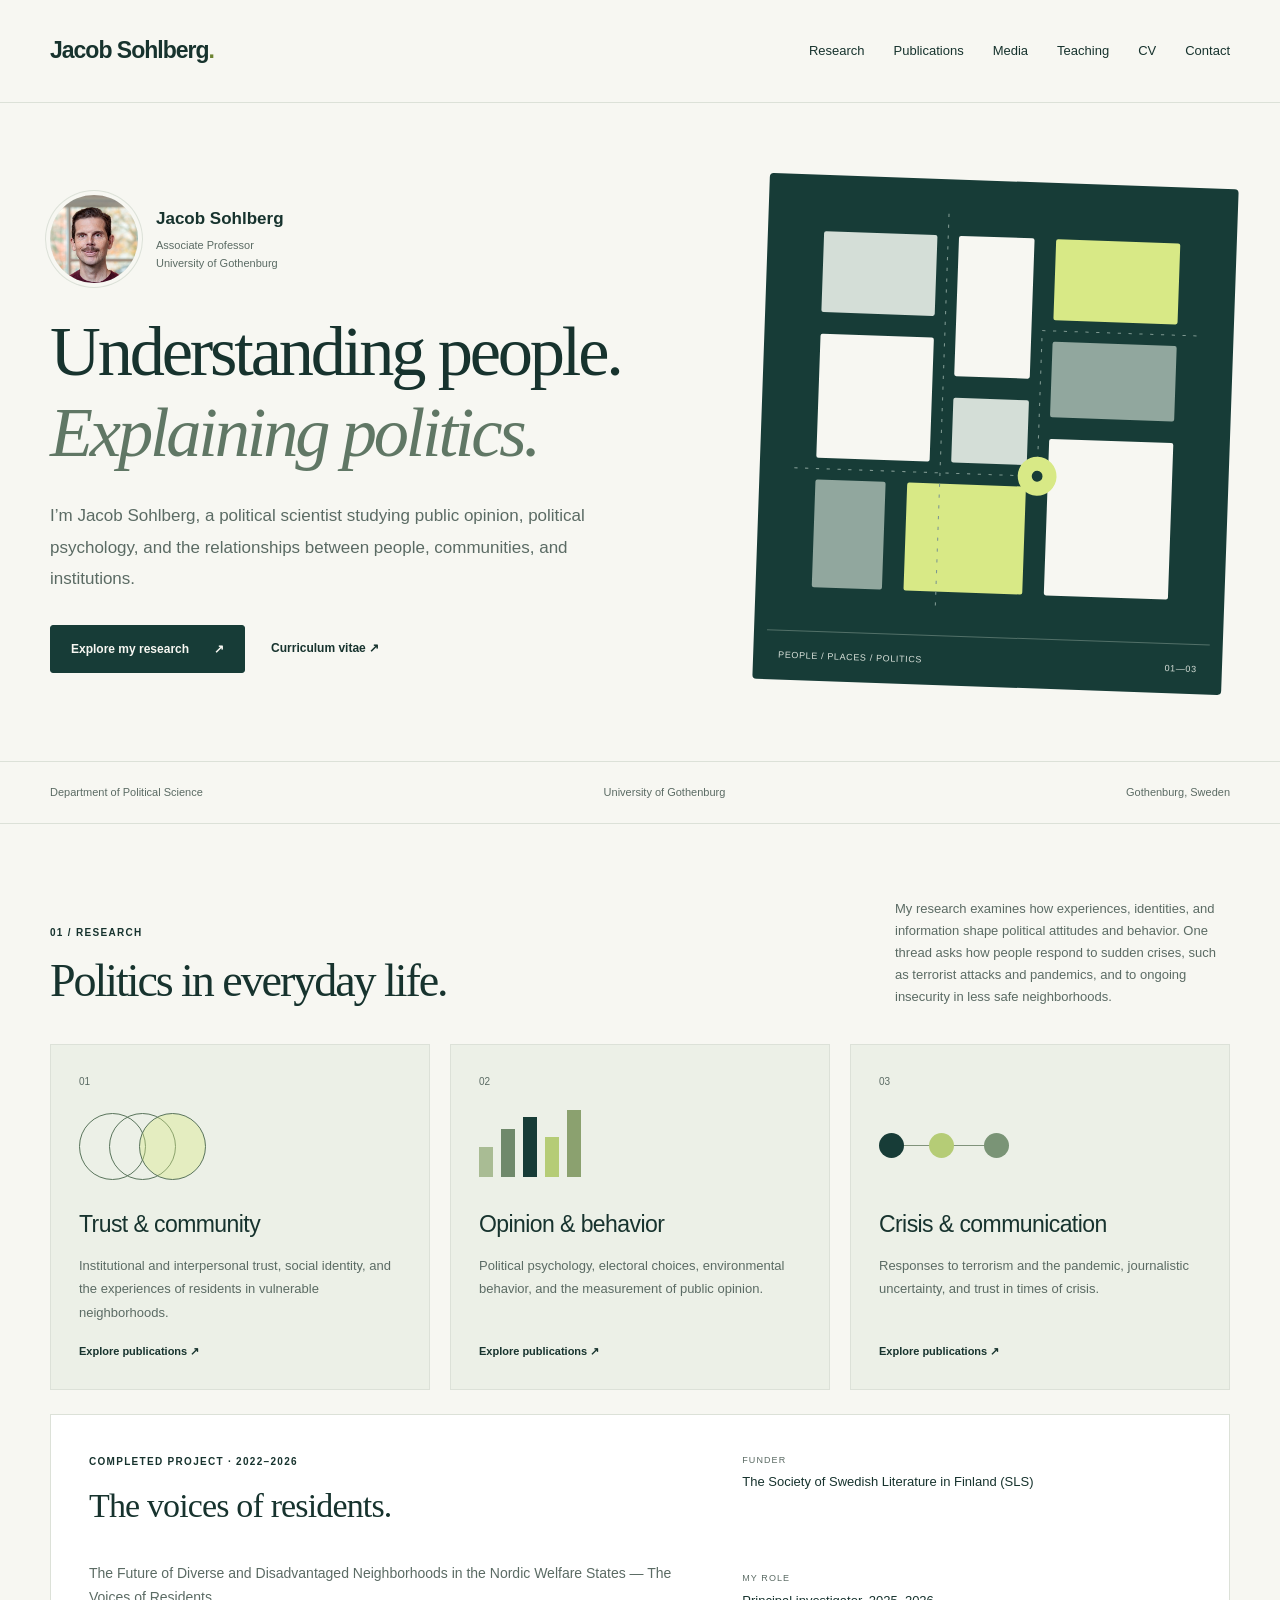
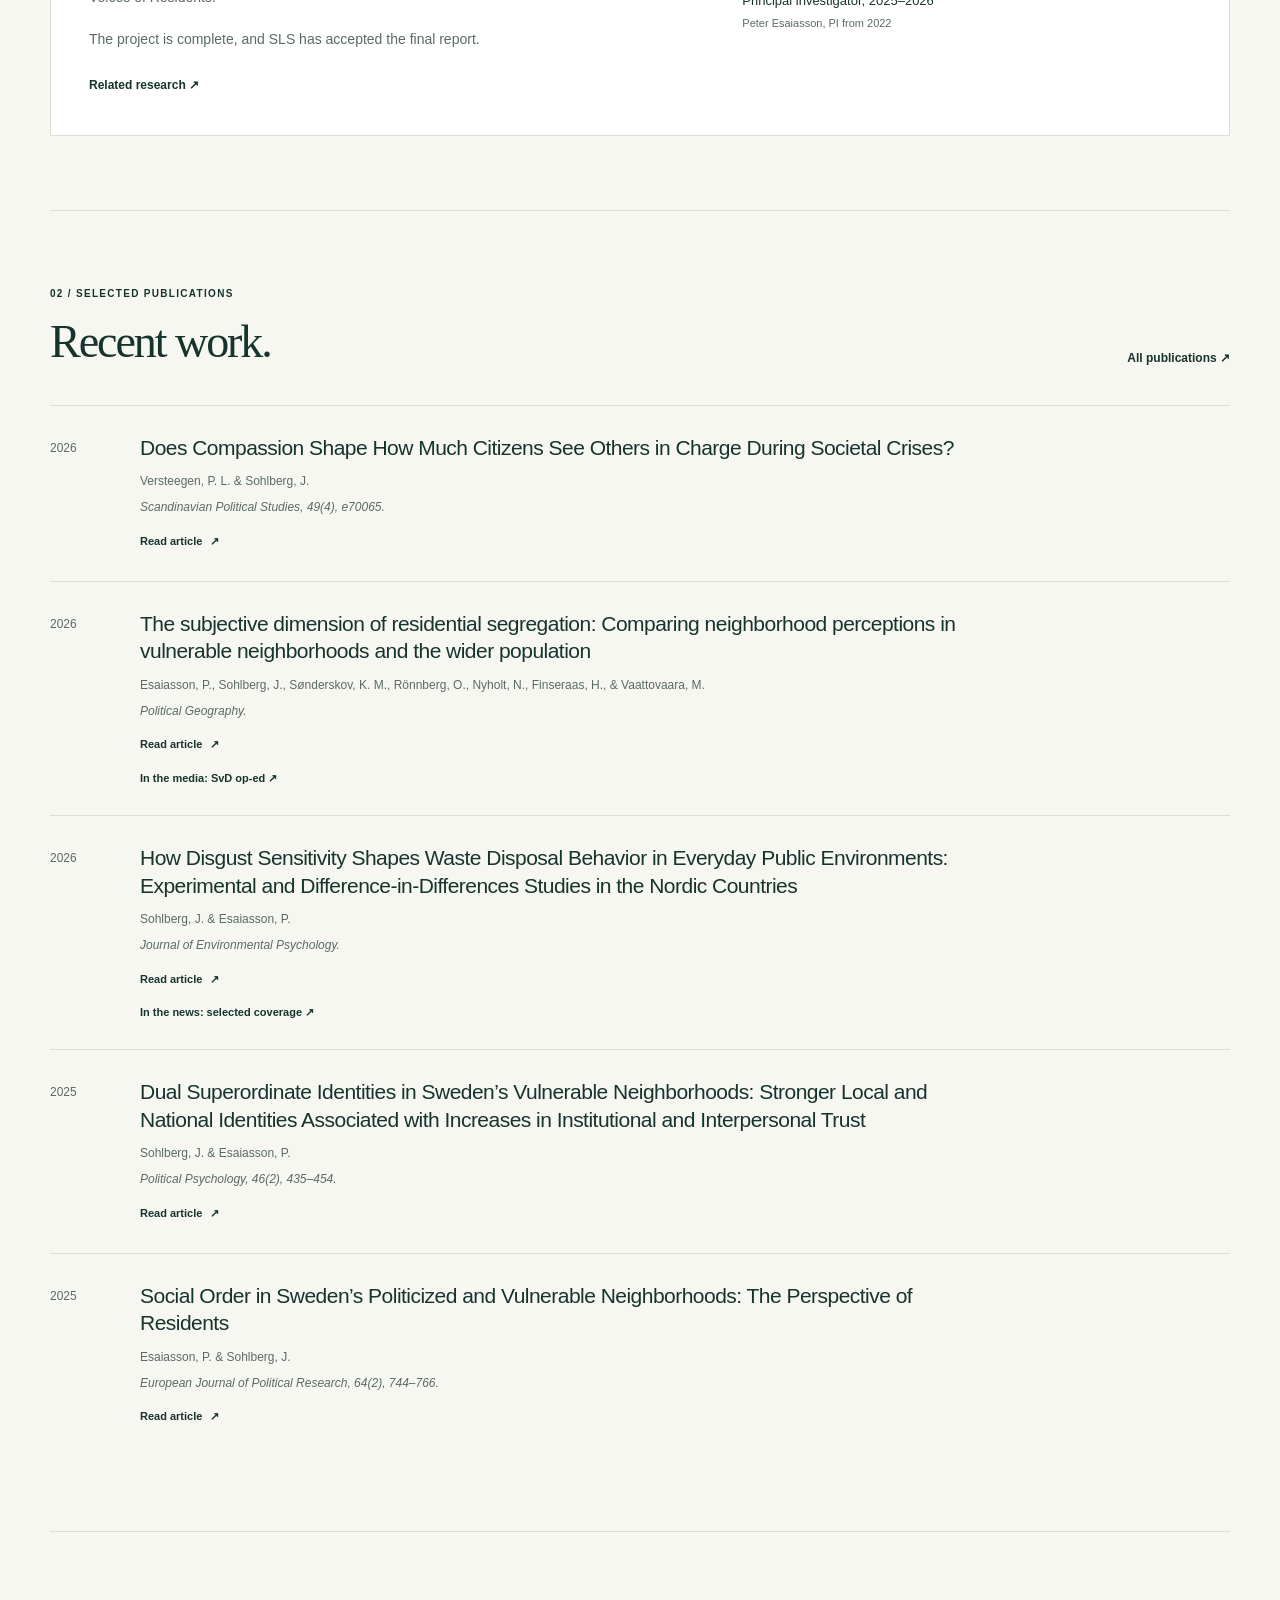
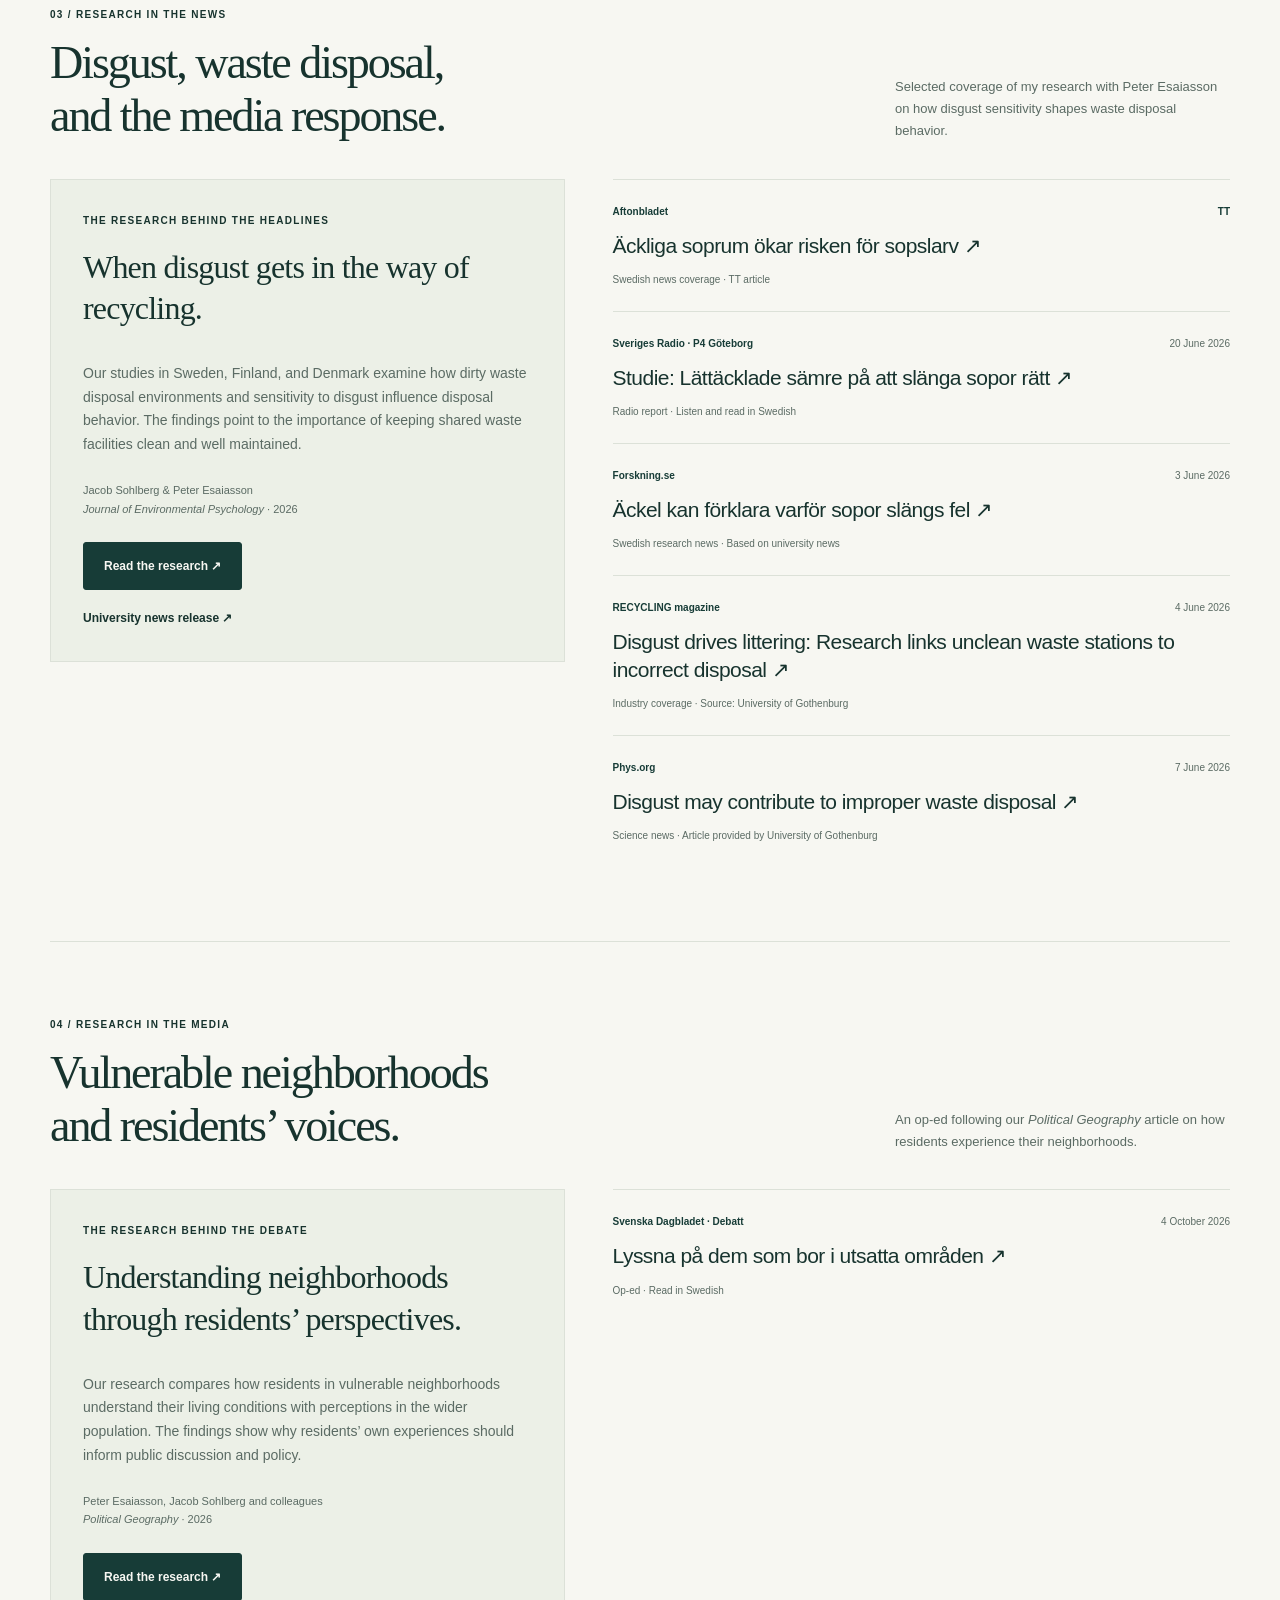
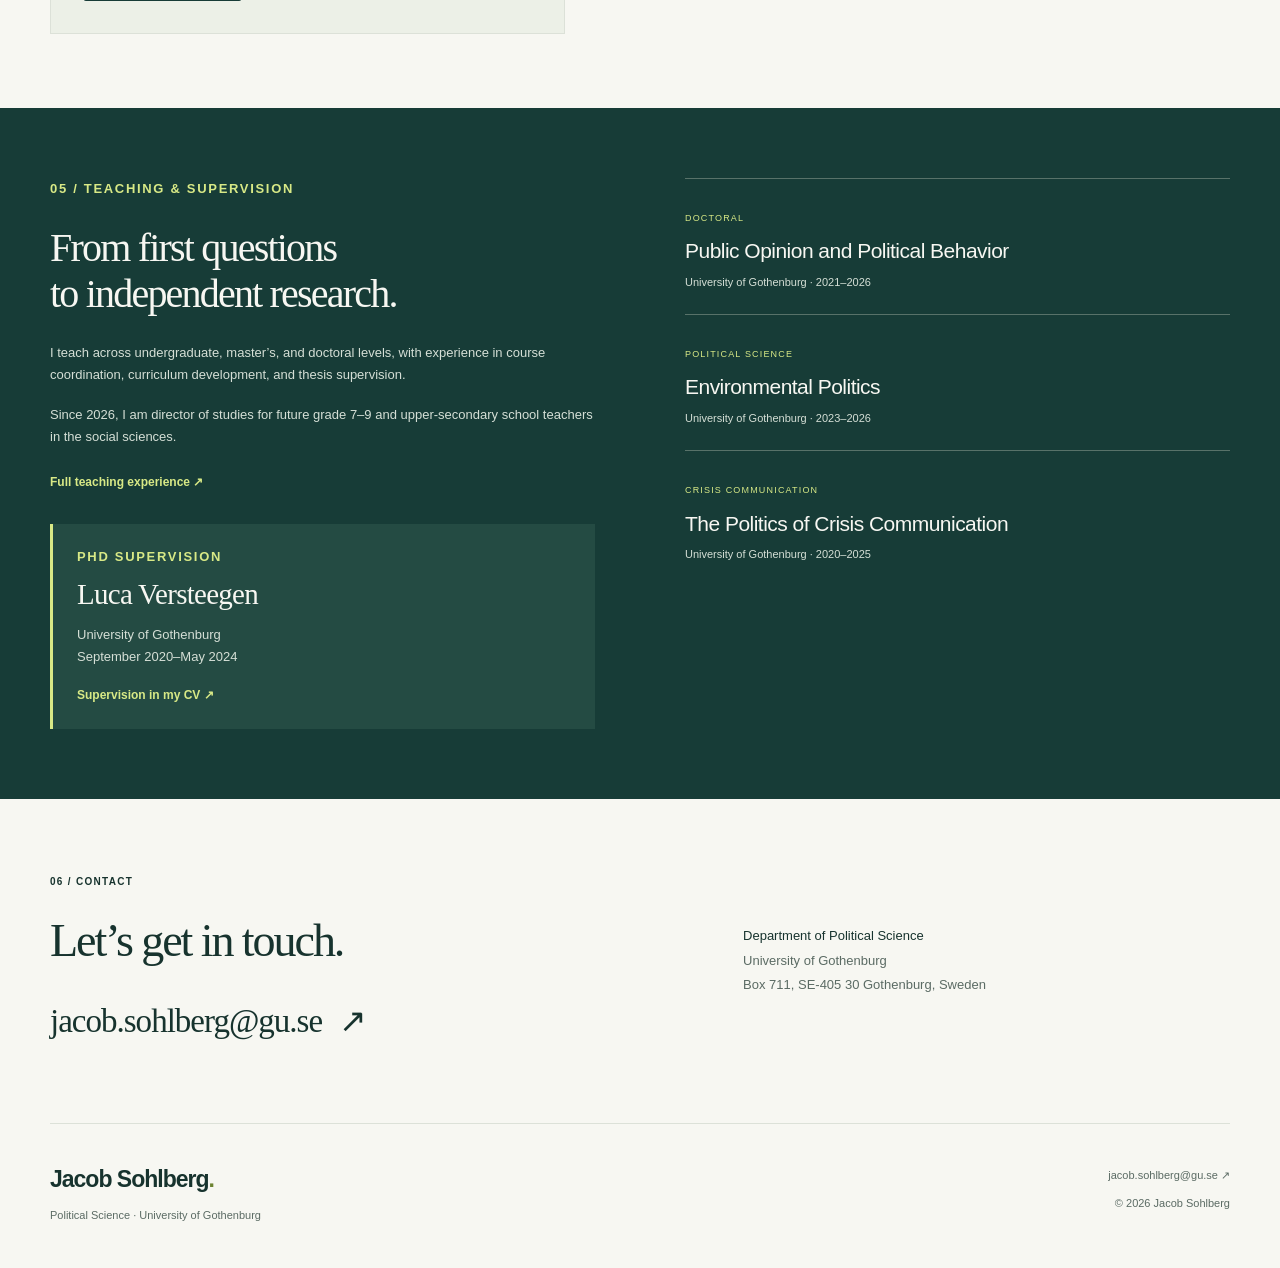
==== commit 3b34dfed: "Mark SLS project completed and final report accepted" ====
--- a/index.html
+++ b/index.html
@@ -6,4 +6,4 @@
 <article class="research-card"><span class="card-number">01</span><div class="motif rings" aria-hidden="true"><i></i><i></i><i></i></div><h3>Trust &amp; community</h3><p>Institutional and interpersonal trust, social identity, and the experiences of residents in vulnerable neighborhoods.</p><a href="publications.html#journal-articles">Explore publications ↗</a></article>
 <article class="research-card"><span class="card-number">02</span><div class="motif bars" aria-hidden="true"><i></i><i></i><i></i><i></i><i></i></div><h3>Opinion &amp; behavior</h3><p>Political psychology, electoral choices, environmental behavior, and the measurement of public opinion.</p><a href="publications.html#journal-articles">Explore publications ↗</a></article>
 <article class="research-card"><span class="card-number">03</span><div class="motif connections" aria-hidden="true"><i></i><i></i><i></i></div><h3>Crisis &amp; communication</h3><p>Responses to terrorism and the pandemic, journalistic uncertainty, and trust in times of crisis.</p><a href="publications.html#journal-articles">Explore publications ↗</a></article></div>
-<article class="project-feature"><div><p class="eyebrow">Featured project · 2022–2026</p><h3>The voices of residents.</h3><p>The Future of Diverse and Disadvantaged Neighborhoods in the Nordic Welfare States — The Voices of Residents.</p><a class="plain-link" href="publications.html">Related research ↗</a></div><dl><div><dt>Funder</dt><dd>The Society of Swedish Literature in Finland</dd></div><div><dt>My role</dt><dd>Principal investigator since 2025<br><small>Peter Esaiasson, PI from 2022</small></dd></div></dl></article></section><section class="section wrap" id="selected-publications"><div class="section-top"><div><p class="eyebrow">02 / Selected publications</p><h2>Recent work.</h2></div><a class="plain-link" href="publications.html">All publications ↗</a></div><div class="publication-list"><article class="publication" data-year="2026"><span class="pub-year">2026</span><div><h3>Does Compassion Shape How Much Citizens See Others in Charge During Societal Crises?</h3><p class="authors">Versteegen, P. L. &amp; Sohlberg, J.</p><p class="venue">Scandinavian Political Studies, 49(4), e70065.</p><a class="doi-link" href="https://doi.org/10.1111/1467-9477.70065">Read article <span aria-hidden="true">↗</span></a></div></article><article class="publication" data-year="2026"><span class="pub-year">2026</span><div><h3>The subjective dimension of residential segregation: Comparing neighborhood perceptions in vulnerable neighborhoods and the wider population</h3><p class="authors">Esaiasson, P., Sohlberg, J., Sønderskov, K. M., Rönnberg, O., Nyholt, N., Finseraas, H., &amp; Vaattovaara, M.</p><p class="venue">Political Geography.</p><a class="doi-link" href="https://doi.org/10.1016/j.polgeo.2026.103655">Read article <span aria-hidden="true">↗</span></a><a class="media-link" href="index.html#neighborhoods-in-the-news">In the media: SvD op-ed ↗</a></div></article><article class="publication" data-year="2026"><span class="pub-year">2026</span><div><h3>How Disgust Sensitivity Shapes Waste Disposal Behavior in Everyday Public Environments: Experimental and Difference-in-Differences Studies in the Nordic Countries</h3><p class="authors">Sohlberg, J. &amp; Esaiasson, P.</p><p class="venue">Journal of Environmental Psychology.</p><a class="doi-link" href="https://doi.org/10.1016/j.jenvp.2026.103057">Read article <span aria-hidden="true">↗</span></a><a class="media-link" href="index.html#disgust-in-the-news">In the news: selected coverage ↗</a></div></article><article class="publication" data-year="2025"><span class="pub-year">2025</span><div><h3>Dual Superordinate Identities in Sweden’s Vulnerable Neighborhoods: Stronger Local and National Identities Associated with Increases in Institutional and Interpersonal Trust</h3><p class="authors">Sohlberg, J. &amp; Esaiasson, P.</p><p class="venue">Political Psychology, 46(2), 435–454.</p><a class="doi-link" href="https://doi.org/10.1111/pops.13015">Read article <span aria-hidden="true">↗</span></a></div></article><article class="publication" data-year="2025"><span class="pub-year">2025</span><div><h3>Social Order in Sweden’s Politicized and Vulnerable Neighborhoods: The Perspective of Residents</h3><p class="authors">Esaiasson, P. &amp; Sohlberg, J.</p><p class="venue">European Journal of Political Research, 64(2), 744–766.</p><a class="doi-link" href="https://doi.org/10.1111/1475-6765.12723">Read article <span aria-hidden="true">↗</span></a></div></article></div></section><section class="section wrap media-feature" id="disgust-in-the-news" aria-labelledby="media-title"><div class="section-top"><div><p class="eyebrow">03 / Research in the news</p><h2 id="media-title">Disgust, waste disposal,<br>and the media response.</h2></div><p>Selected coverage of my research with Peter Esaiasson on how disgust sensitivity shapes waste disposal behavior.</p></div><div class="media-feature-grid"><div class="media-study"><p class="eyebrow">The research behind the headlines</p><h3>When disgust gets in the way of recycling.</h3><p>Our studies in Sweden, Finland, and Denmark examine how dirty waste disposal environments and sensitivity to disgust influence disposal behavior. The findings point to the importance of keeping shared waste facilities clean and well maintained.</p><p class="media-citation">Jacob Sohlberg &amp; Peter Esaiasson<br><em>Journal of Environmental Psychology</em> · 2026</p><a class="button" href="https://doi.org/10.1016/j.jenvp.2026.103057">Read the research ↗</a><a class="plain-link university-news" href="https://www.gu.se/nyheter/ackel-kan-bidra-till-felaktig-sophantering">University news release ↗</a></div><div class="media-coverage" aria-label="Selected media coverage"><article><div class="coverage-meta"><span>Aftonbladet</span><span>TT</span></div><h3><a href="https://www.aftonbladet.se/nyheter/a/xrQJ7Q/ackliga-soprum-okar-risken-for-sopslarv" lang="sv">Äckliga soprum ökar risken för sopslarv <span aria-hidden="true">↗</span></a></h3><p>Swedish news coverage · TT article</p></article><article><div class="coverage-meta"><span>Sveriges Radio · P4 Göteborg</span><time datetime="2026-06-20">20 June 2026</time></div><h3><a href="https://www.sverigesradio.se/artikel/studie-renare-sopstationer-minskar-felsorterade-sopor" lang="sv">Studie: Lättäcklade sämre på att slänga sopor rätt <span aria-hidden="true">↗</span></a></h3><p>Radio report · Listen and read in Swedish</p></article><article><div class="coverage-meta"><span>Forskning.se</span><time datetime="2026-06-03">3 June 2026</time></div><h3><a href="https://forskning.se/2026/06/03/ackel-kan-bidra-till-felaktig-sophantering/" lang="sv">Äckel kan förklara varför sopor slängs fel <span aria-hidden="true">↗</span></a></h3><p>Swedish research news · Based on university news</p></article><article><div class="coverage-meta"><span>RECYCLING magazine</span><time datetime="2026-06-04">4 June 2026</time></div><h3><a href="https://www.recycling-magazine.com/en/28636/disgust-drives-littering-research-links-unclean-waste-stations-to-incorrect-disposal">Disgust drives littering: Research links unclean waste stations to incorrect disposal <span aria-hidden="true">↗</span></a></h3><p>Industry coverage · Source: University of Gothenburg</p></article><article><div class="coverage-meta"><span>Phys.org</span><time datetime="2026-06-07">7 June 2026</time></div><h3><a href="https://phys.org/news/2026-06-disgust-contribute-improper-disposal.html">Disgust may contribute to improper waste disposal <span aria-hidden="true">↗</span></a></h3><p>Science news · Article provided by University of Gothenburg</p></article></div></div></section><section class="section wrap media-feature" id="neighborhoods-in-the-news" aria-labelledby="neighborhood-media-title"><div class="section-top"><div><p class="eyebrow">04 / Research in the media</p><h2 id="neighborhood-media-title">Vulnerable neighborhoods<br>and residents’ voices.</h2></div><p>An op-ed following our <em>Political Geography</em> article on how residents experience their neighborhoods.</p></div><div class="media-feature-grid"><div class="media-study"><p class="eyebrow">The research behind the debate</p><h3>Understanding neighborhoods through residents’ perspectives.</h3><p>Our research compares how residents in vulnerable neighborhoods understand their living conditions with perceptions in the wider population. The findings show why residents’ own experiences should inform public discussion and policy.</p><p class="media-citation">Peter Esaiasson, Jacob Sohlberg and colleagues<br><em>Political Geography</em> · 2026</p><a class="button" href="https://doi.org/10.1016/j.polgeo.2026.103655">Read the research ↗</a></div><div class="media-coverage" aria-label="Media and public debate on vulnerable neighborhoods"><article><div class="coverage-meta"><span>Svenska Dagbladet · Debatt</span><time datetime="2026-10-04">4 October 2026</time></div><h3><a href="https://www.svd.se/a/9p5Pgl/utsatta-omraden-lyssna-pa-de-boende-skriver-forskare" lang="sv">Lyssna på dem som bor i utsatta områden <span aria-hidden="true">↗</span></a></h3><p>Op-ed · Read in Swedish</p></article></div></div></section><section id="teaching" class="teaching-section"><div class="wrap teaching-grid"><div><p class="eyebrow">05 / Teaching &amp; supervision</p><h2>From first questions<br>to independent research.</h2><p>I teach across undergraduate, master’s, and doctoral levels, with experience in course coordination, curriculum development, and thesis supervision.</p><p>Since 2026, I am director of studies for future grade 7–9 and upper-secondary school teachers in the social sciences.</p><a class="plain-link" href="cv.html#teaching-experience">Full teaching experience ↗</a><article class="supervision-highlight" aria-labelledby="supervision-title"><p class="eyebrow">PhD supervision</p><h3 id="supervision-title">Luca Versteegen</h3><p>University of Gothenburg<br>September 2020–May 2024</p><a class="plain-link" href="cv.html#phd-supervision">Supervision in my CV ↗</a></article></div><div class="course-list"><article><span>Doctoral</span><h3>Public Opinion and Political Behavior</h3><p>University of Gothenburg · 2021–2026</p></article><article><span>Political science</span><h3>Environmental Politics</h3><p>University of Gothenburg · 2023–2026</p></article><article><span>Crisis communication</span><h3>The Politics of Crisis Communication</h3><p>University of Gothenburg · 2020–2025</p></article></div></div></section><section id="contact" class="section wrap contact-grid"><div><p class="eyebrow">06 / Contact</p><h2>Let’s get in touch.</h2><a class="contact-email" href="mailto:jacob.sohlberg@gu.se">jacob.sohlberg@gu.se <span aria-hidden="true">↗</span></a></div><address><strong>Department of Political Science</strong><br>University of Gothenburg<br>Box 711, SE-405 30 Gothenburg, Sweden</address></section></main><footer class="site-footer wrap"><div><a class="wordmark" href="index.html">Jacob Sohlberg<span aria-hidden="true">.</span></a><p>Political Science · University of Gothenburg</p></div><div><a href="mailto:jacob.sohlberg@gu.se">jacob.sohlberg@gu.se ↗</a><p>© 2026 Jacob Sohlberg</p></div></footer></body></html>
+<article class="project-feature"><div><p class="eyebrow">Completed project · 2022–2026</p><h3>The voices of residents.</h3><p>The Future of Diverse and Disadvantaged Neighborhoods in the Nordic Welfare States — The Voices of Residents.</p><p>The project is complete, and SLS has accepted the final report.</p><a class="plain-link" href="publications.html">Related research ↗</a></div><dl><div><dt>Funder</dt><dd>The Society of Swedish Literature in Finland (SLS)</dd></div><div><dt>My role</dt><dd>Principal investigator, 2025–2026<br><small>Peter Esaiasson, PI from 2022</small></dd></div></dl></article></section><section class="section wrap" id="selected-publications"><div class="section-top"><div><p class="eyebrow">02 / Selected publications</p><h2>Recent work.</h2></div><a class="plain-link" href="publications.html">All publications ↗</a></div><div class="publication-list"><article class="publication" data-year="2026"><span class="pub-year">2026</span><div><h3>Does Compassion Shape How Much Citizens See Others in Charge During Societal Crises?</h3><p class="authors">Versteegen, P. L. &amp; Sohlberg, J.</p><p class="venue">Scandinavian Political Studies, 49(4), e70065.</p><a class="doi-link" href="https://doi.org/10.1111/1467-9477.70065">Read article <span aria-hidden="true">↗</span></a></div></article><article class="publication" data-year="2026"><span class="pub-year">2026</span><div><h3>The subjective dimension of residential segregation: Comparing neighborhood perceptions in vulnerable neighborhoods and the wider population</h3><p class="authors">Esaiasson, P., Sohlberg, J., Sønderskov, K. M., Rönnberg, O., Nyholt, N., Finseraas, H., &amp; Vaattovaara, M.</p><p class="venue">Political Geography.</p><a class="doi-link" href="https://doi.org/10.1016/j.polgeo.2026.103655">Read article <span aria-hidden="true">↗</span></a><a class="media-link" href="index.html#neighborhoods-in-the-news">In the media: SvD op-ed ↗</a></div></article><article class="publication" data-year="2026"><span class="pub-year">2026</span><div><h3>How Disgust Sensitivity Shapes Waste Disposal Behavior in Everyday Public Environments: Experimental and Difference-in-Differences Studies in the Nordic Countries</h3><p class="authors">Sohlberg, J. &amp; Esaiasson, P.</p><p class="venue">Journal of Environmental Psychology.</p><a class="doi-link" href="https://doi.org/10.1016/j.jenvp.2026.103057">Read article <span aria-hidden="true">↗</span></a><a class="media-link" href="index.html#disgust-in-the-news">In the news: selected coverage ↗</a></div></article><article class="publication" data-year="2025"><span class="pub-year">2025</span><div><h3>Dual Superordinate Identities in Sweden’s Vulnerable Neighborhoods: Stronger Local and National Identities Associated with Increases in Institutional and Interpersonal Trust</h3><p class="authors">Sohlberg, J. &amp; Esaiasson, P.</p><p class="venue">Political Psychology, 46(2), 435–454.</p><a class="doi-link" href="https://doi.org/10.1111/pops.13015">Read article <span aria-hidden="true">↗</span></a></div></article><article class="publication" data-year="2025"><span class="pub-year">2025</span><div><h3>Social Order in Sweden’s Politicized and Vulnerable Neighborhoods: The Perspective of Residents</h3><p class="authors">Esaiasson, P. &amp; Sohlberg, J.</p><p class="venue">European Journal of Political Research, 64(2), 744–766.</p><a class="doi-link" href="https://doi.org/10.1111/1475-6765.12723">Read article <span aria-hidden="true">↗</span></a></div></article></div></section><section class="section wrap media-feature" id="disgust-in-the-news" aria-labelledby="media-title"><div class="section-top"><div><p class="eyebrow">03 / Research in the news</p><h2 id="media-title">Disgust, waste disposal,<br>and the media response.</h2></div><p>Selected coverage of my research with Peter Esaiasson on how disgust sensitivity shapes waste disposal behavior.</p></div><div class="media-feature-grid"><div class="media-study"><p class="eyebrow">The research behind the headlines</p><h3>When disgust gets in the way of recycling.</h3><p>Our studies in Sweden, Finland, and Denmark examine how dirty waste disposal environments and sensitivity to disgust influence disposal behavior. The findings point to the importance of keeping shared waste facilities clean and well maintained.</p><p class="media-citation">Jacob Sohlberg &amp; Peter Esaiasson<br><em>Journal of Environmental Psychology</em> · 2026</p><a class="button" href="https://doi.org/10.1016/j.jenvp.2026.103057">Read the research ↗</a><a class="plain-link university-news" href="https://www.gu.se/nyheter/ackel-kan-bidra-till-felaktig-sophantering">University news release ↗</a></div><div class="media-coverage" aria-label="Selected media coverage"><article><div class="coverage-meta"><span>Aftonbladet</span><span>TT</span></div><h3><a href="https://www.aftonbladet.se/nyheter/a/xrQJ7Q/ackliga-soprum-okar-risken-for-sopslarv" lang="sv">Äckliga soprum ökar risken för sopslarv <span aria-hidden="true">↗</span></a></h3><p>Swedish news coverage · TT article</p></article><article><div class="coverage-meta"><span>Sveriges Radio · P4 Göteborg</span><time datetime="2026-06-20">20 June 2026</time></div><h3><a href="https://www.sverigesradio.se/artikel/studie-renare-sopstationer-minskar-felsorterade-sopor" lang="sv">Studie: Lättäcklade sämre på att slänga sopor rätt <span aria-hidden="true">↗</span></a></h3><p>Radio report · Listen and read in Swedish</p></article><article><div class="coverage-meta"><span>Forskning.se</span><time datetime="2026-06-03">3 June 2026</time></div><h3><a href="https://forskning.se/2026/06/03/ackel-kan-bidra-till-felaktig-sophantering/" lang="sv">Äckel kan förklara varför sopor slängs fel <span aria-hidden="true">↗</span></a></h3><p>Swedish research news · Based on university news</p></article><article><div class="coverage-meta"><span>RECYCLING magazine</span><time datetime="2026-06-04">4 June 2026</time></div><h3><a href="https://www.recycling-magazine.com/en/28636/disgust-drives-littering-research-links-unclean-waste-stations-to-incorrect-disposal">Disgust drives littering: Research links unclean waste stations to incorrect disposal <span aria-hidden="true">↗</span></a></h3><p>Industry coverage · Source: University of Gothenburg</p></article><article><div class="coverage-meta"><span>Phys.org</span><time datetime="2026-06-07">7 June 2026</time></div><h3><a href="https://phys.org/news/2026-06-disgust-contribute-improper-disposal.html">Disgust may contribute to improper waste disposal <span aria-hidden="true">↗</span></a></h3><p>Science news · Article provided by University of Gothenburg</p></article></div></div></section><section class="section wrap media-feature" id="neighborhoods-in-the-news" aria-labelledby="neighborhood-media-title"><div class="section-top"><div><p class="eyebrow">04 / Research in the media</p><h2 id="neighborhood-media-title">Vulnerable neighborhoods<br>and residents’ voices.</h2></div><p>An op-ed following our <em>Political Geography</em> article on how residents experience their neighborhoods.</p></div><div class="media-feature-grid"><div class="media-study"><p class="eyebrow">The research behind the debate</p><h3>Understanding neighborhoods through residents’ perspectives.</h3><p>Our research compares how residents in vulnerable neighborhoods understand their living conditions with perceptions in the wider population. The findings show why residents’ own experiences should inform public discussion and policy.</p><p class="media-citation">Peter Esaiasson, Jacob Sohlberg and colleagues<br><em>Political Geography</em> · 2026</p><a class="button" href="https://doi.org/10.1016/j.polgeo.2026.103655">Read the research ↗</a></div><div class="media-coverage" aria-label="Media and public debate on vulnerable neighborhoods"><article><div class="coverage-meta"><span>Svenska Dagbladet · Debatt</span><time datetime="2026-10-04">4 October 2026</time></div><h3><a href="https://www.svd.se/a/9p5Pgl/utsatta-omraden-lyssna-pa-de-boende-skriver-forskare" lang="sv">Lyssna på dem som bor i utsatta områden <span aria-hidden="true">↗</span></a></h3><p>Op-ed · Read in Swedish</p></article></div></div></section><section id="teaching" class="teaching-section"><div class="wrap teaching-grid"><div><p class="eyebrow">05 / Teaching &amp; supervision</p><h2>From first questions<br>to independent research.</h2><p>I teach across undergraduate, master’s, and doctoral levels, with experience in course coordination, curriculum development, and thesis supervision.</p><p>Since 2026, I am director of studies for future grade 7–9 and upper-secondary school teachers in the social sciences.</p><a class="plain-link" href="cv.html#teaching-experience">Full teaching experience ↗</a><article class="supervision-highlight" aria-labelledby="supervision-title"><p class="eyebrow">PhD supervision</p><h3 id="supervision-title">Luca Versteegen</h3><p>University of Gothenburg<br>September 2020–May 2024</p><a class="plain-link" href="cv.html#phd-supervision">Supervision in my CV ↗</a></article></div><div class="course-list"><article><span>Doctoral</span><h3>Public Opinion and Political Behavior</h3><p>University of Gothenburg · 2021–2026</p></article><article><span>Political science</span><h3>Environmental Politics</h3><p>University of Gothenburg · 2023–2026</p></article><article><span>Crisis communication</span><h3>The Politics of Crisis Communication</h3><p>University of Gothenburg · 2020–2025</p></article></div></div></section><section id="contact" class="section wrap contact-grid"><div><p class="eyebrow">06 / Contact</p><h2>Let’s get in touch.</h2><a class="contact-email" href="mailto:jacob.sohlberg@gu.se">jacob.sohlberg@gu.se <span aria-hidden="true">↗</span></a></div><address><strong>Department of Political Science</strong><br>University of Gothenburg<br>Box 711, SE-405 30 Gothenburg, Sweden</address></section></main><footer class="site-footer wrap"><div><a class="wordmark" href="index.html">Jacob Sohlberg<span aria-hidden="true">.</span></a><p>Political Science · University of Gothenburg</p></div><div><a href="mailto:jacob.sohlberg@gu.se">jacob.sohlberg@gu.se ↗</a><p>© 2026 Jacob Sohlberg</p></div></footer></body></html>
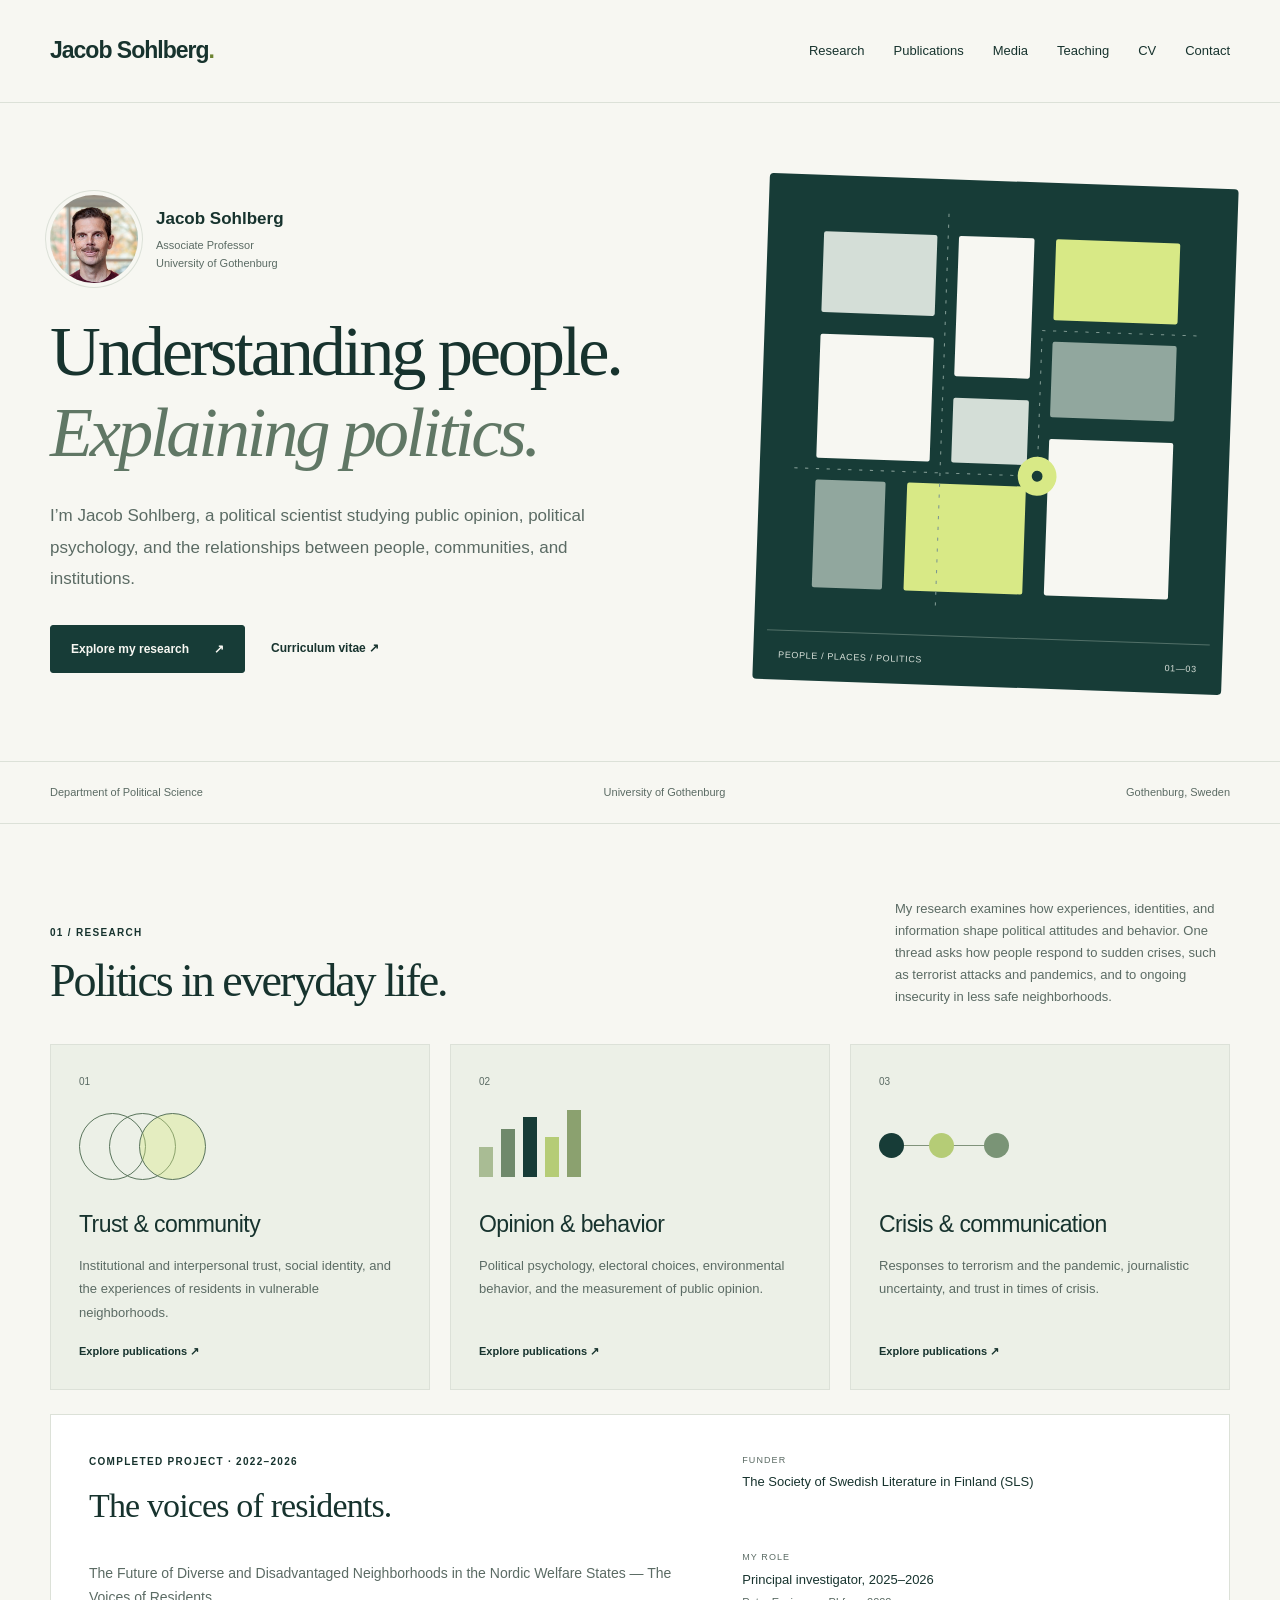
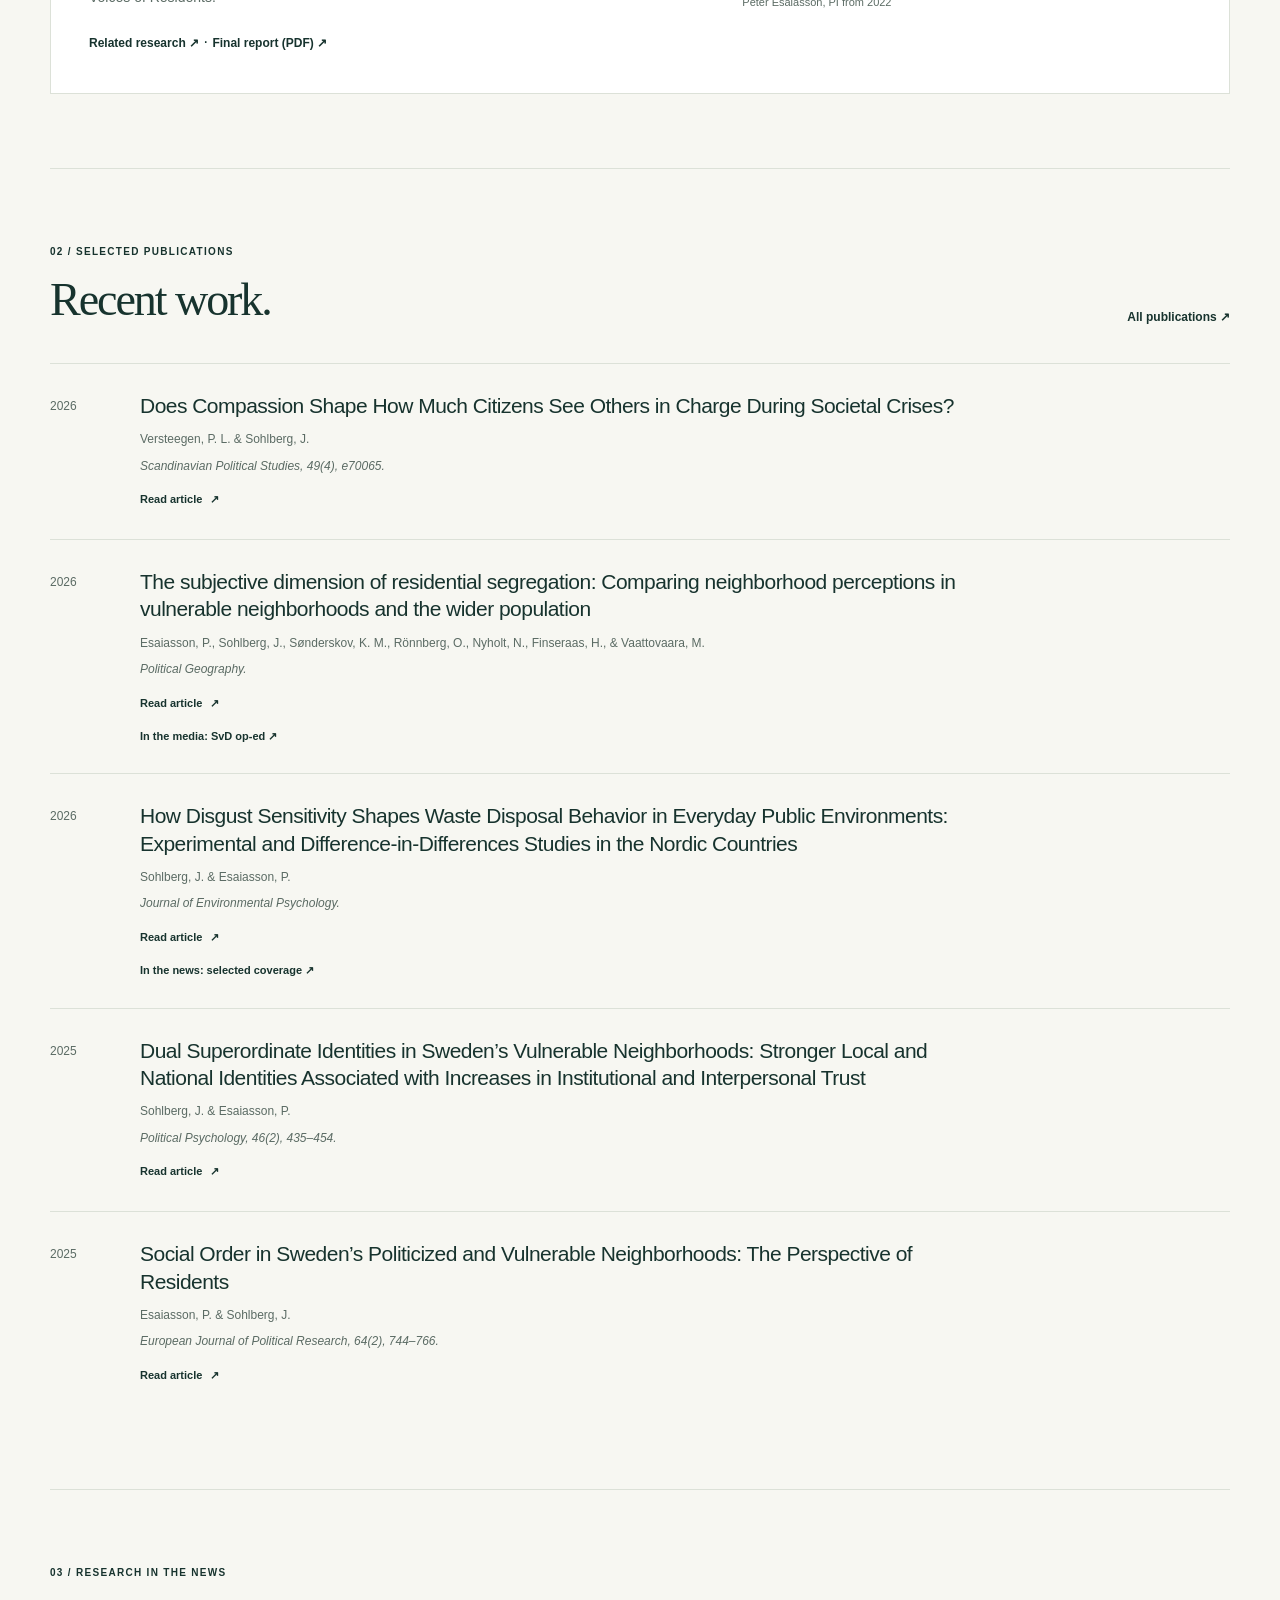
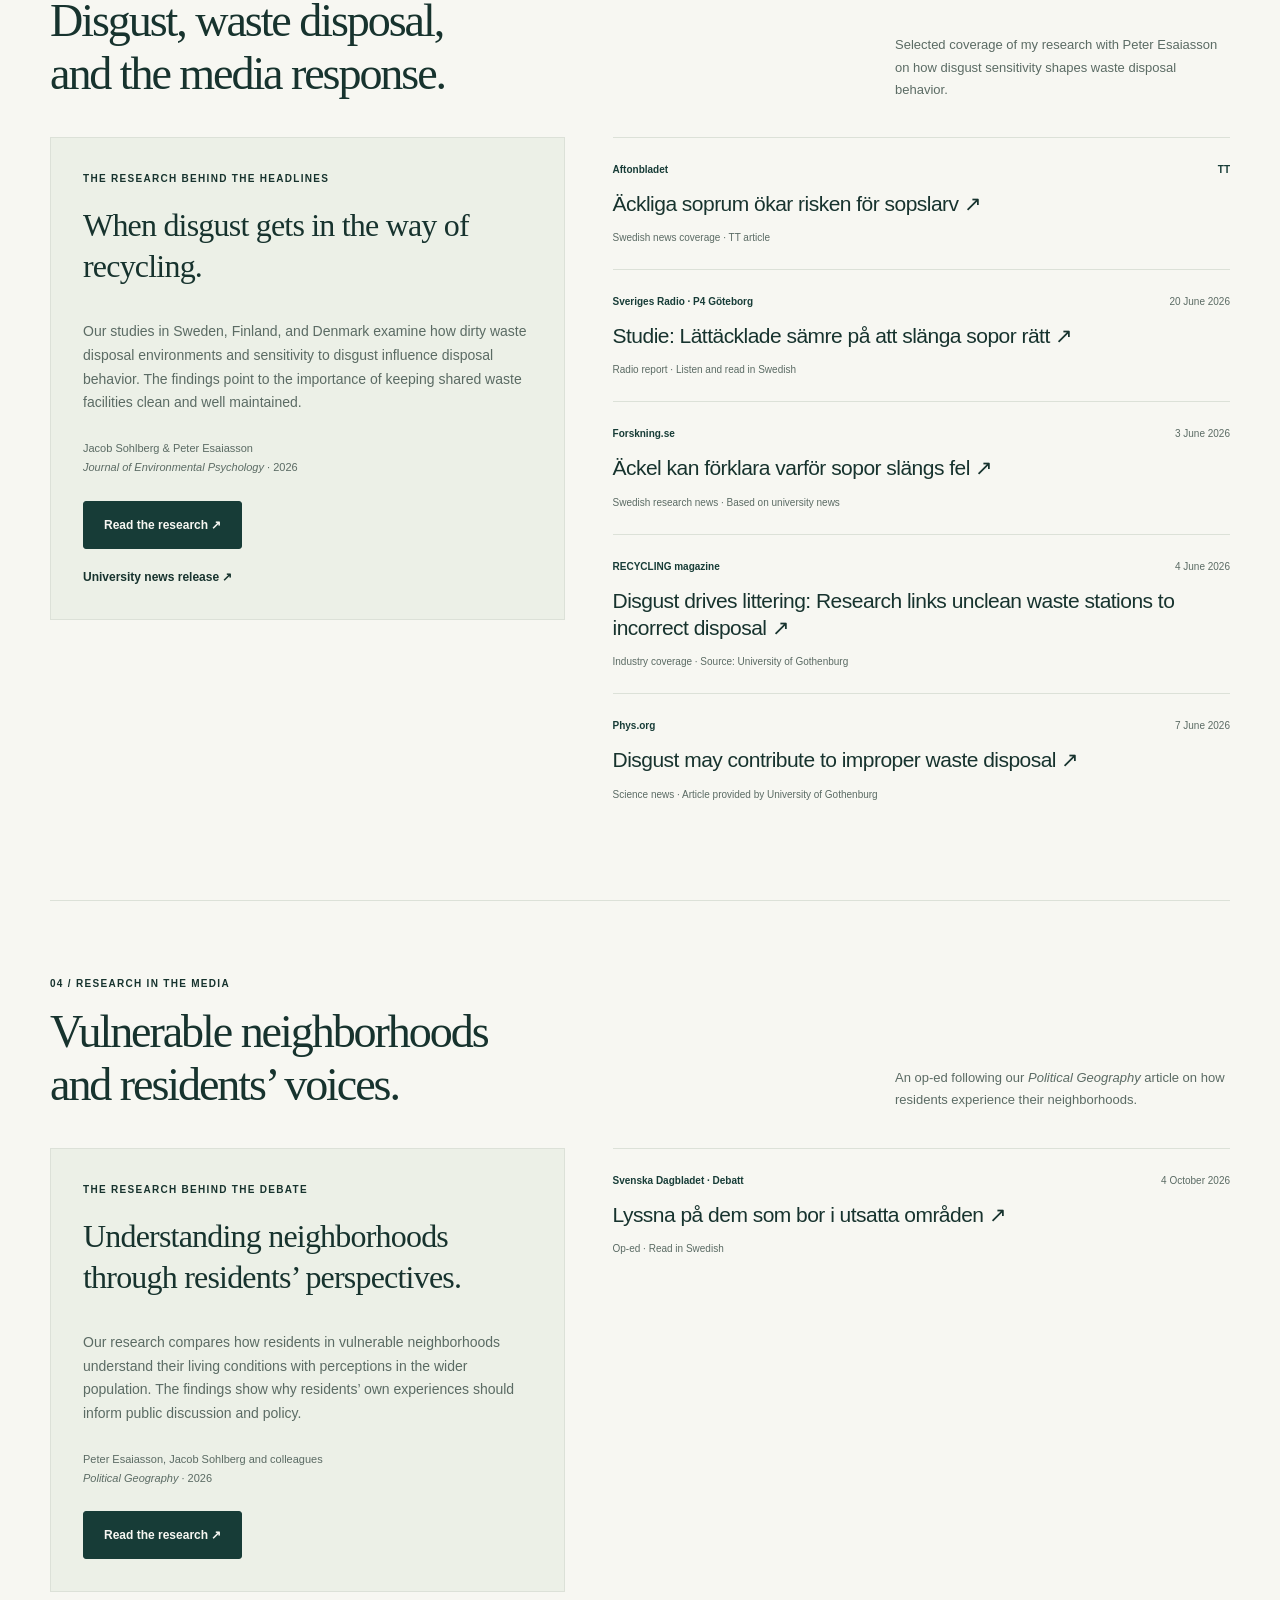
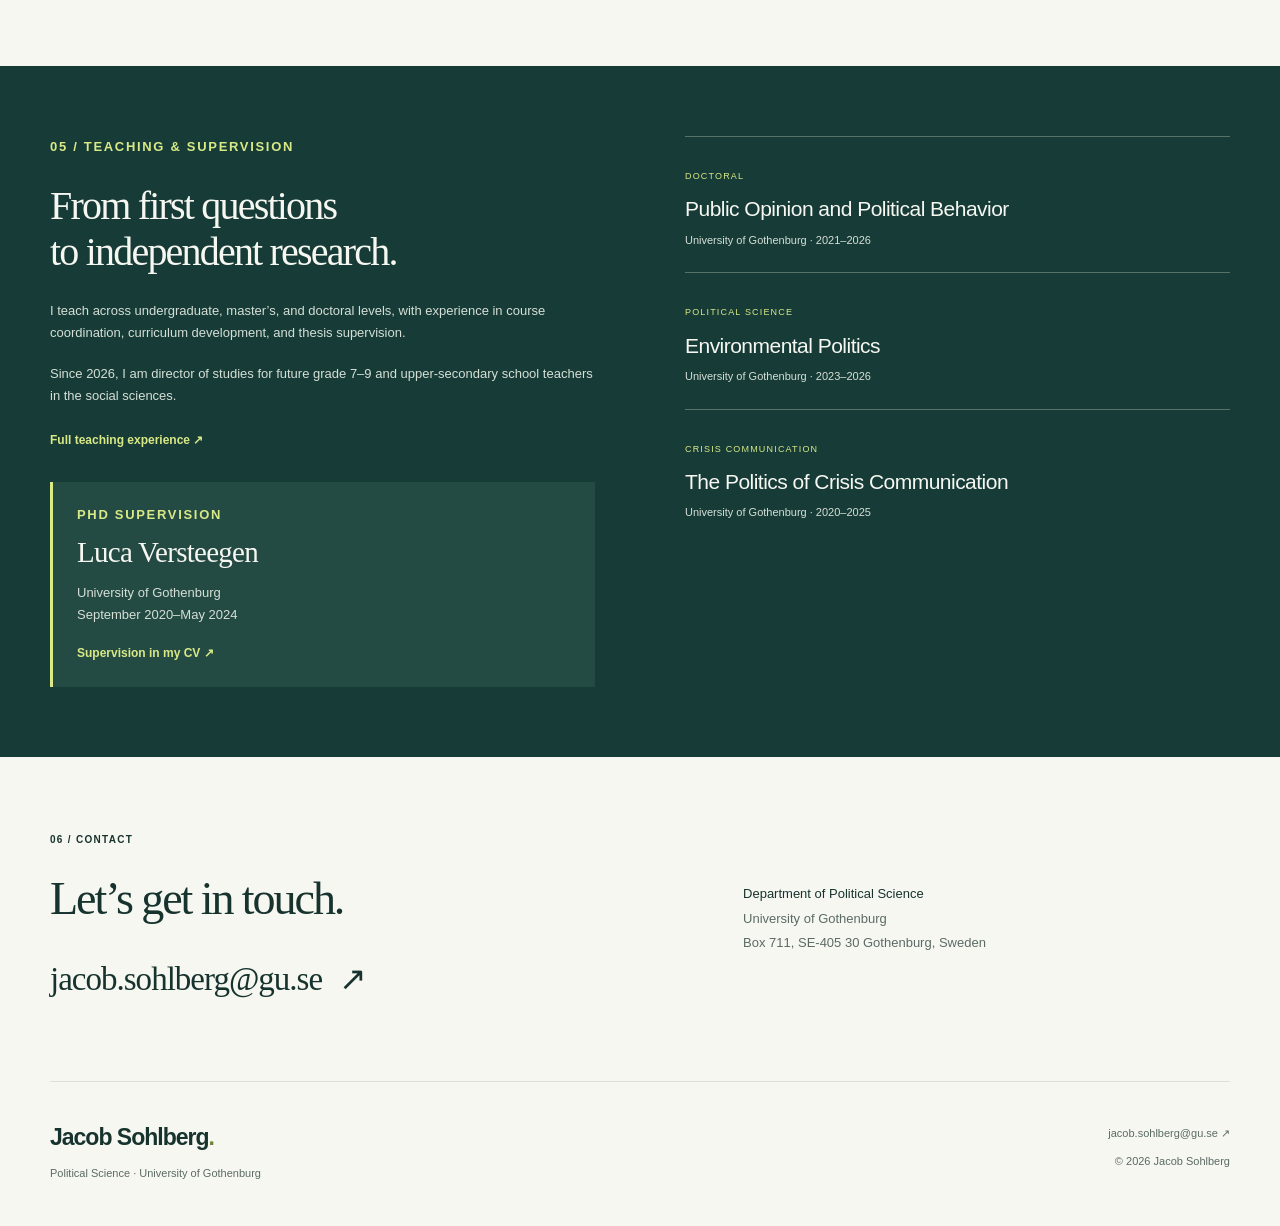
==== commit 7b6c0383: "Add SLS final report PDF and remove report acceptance sentence" ====
--- a/index.html
+++ b/index.html
@@ -6,4 +6,4 @@
 <article class="research-card"><span class="card-number">01</span><div class="motif rings" aria-hidden="true"><i></i><i></i><i></i></div><h3>Trust &amp; community</h3><p>Institutional and interpersonal trust, social identity, and the experiences of residents in vulnerable neighborhoods.</p><a href="publications.html#journal-articles">Explore publications ↗</a></article>
 <article class="research-card"><span class="card-number">02</span><div class="motif bars" aria-hidden="true"><i></i><i></i><i></i><i></i><i></i></div><h3>Opinion &amp; behavior</h3><p>Political psychology, electoral choices, environmental behavior, and the measurement of public opinion.</p><a href="publications.html#journal-articles">Explore publications ↗</a></article>
 <article class="research-card"><span class="card-number">03</span><div class="motif connections" aria-hidden="true"><i></i><i></i><i></i></div><h3>Crisis &amp; communication</h3><p>Responses to terrorism and the pandemic, journalistic uncertainty, and trust in times of crisis.</p><a href="publications.html#journal-articles">Explore publications ↗</a></article></div>
-<article class="project-feature"><div><p class="eyebrow">Completed project · 2022–2026</p><h3>The voices of residents.</h3><p>The Future of Diverse and Disadvantaged Neighborhoods in the Nordic Welfare States — The Voices of Residents.</p><p>The project is complete, and SLS has accepted the final report.</p><a class="plain-link" href="publications.html">Related research ↗</a></div><dl><div><dt>Funder</dt><dd>The Society of Swedish Literature in Finland (SLS)</dd></div><div><dt>My role</dt><dd>Principal investigator, 2025–2026<br><small>Peter Esaiasson, PI from 2022</small></dd></div></dl></article></section><section class="section wrap" id="selected-publications"><div class="section-top"><div><p class="eyebrow">02 / Selected publications</p><h2>Recent work.</h2></div><a class="plain-link" href="publications.html">All publications ↗</a></div><div class="publication-list"><article class="publication" data-year="2026"><span class="pub-year">2026</span><div><h3>Does Compassion Shape How Much Citizens See Others in Charge During Societal Crises?</h3><p class="authors">Versteegen, P. L. &amp; Sohlberg, J.</p><p class="venue">Scandinavian Political Studies, 49(4), e70065.</p><a class="doi-link" href="https://doi.org/10.1111/1467-9477.70065">Read article <span aria-hidden="true">↗</span></a></div></article><article class="publication" data-year="2026"><span class="pub-year">2026</span><div><h3>The subjective dimension of residential segregation: Comparing neighborhood perceptions in vulnerable neighborhoods and the wider population</h3><p class="authors">Esaiasson, P., Sohlberg, J., Sønderskov, K. M., Rönnberg, O., Nyholt, N., Finseraas, H., &amp; Vaattovaara, M.</p><p class="venue">Political Geography.</p><a class="doi-link" href="https://doi.org/10.1016/j.polgeo.2026.103655">Read article <span aria-hidden="true">↗</span></a><a class="media-link" href="index.html#neighborhoods-in-the-news">In the media: SvD op-ed ↗</a></div></article><article class="publication" data-year="2026"><span class="pub-year">2026</span><div><h3>How Disgust Sensitivity Shapes Waste Disposal Behavior in Everyday Public Environments: Experimental and Difference-in-Differences Studies in the Nordic Countries</h3><p class="authors">Sohlberg, J. &amp; Esaiasson, P.</p><p class="venue">Journal of Environmental Psychology.</p><a class="doi-link" href="https://doi.org/10.1016/j.jenvp.2026.103057">Read article <span aria-hidden="true">↗</span></a><a class="media-link" href="index.html#disgust-in-the-news">In the news: selected coverage ↗</a></div></article><article class="publication" data-year="2025"><span class="pub-year">2025</span><div><h3>Dual Superordinate Identities in Sweden’s Vulnerable Neighborhoods: Stronger Local and National Identities Associated with Increases in Institutional and Interpersonal Trust</h3><p class="authors">Sohlberg, J. &amp; Esaiasson, P.</p><p class="venue">Political Psychology, 46(2), 435–454.</p><a class="doi-link" href="https://doi.org/10.1111/pops.13015">Read article <span aria-hidden="true">↗</span></a></div></article><article class="publication" data-year="2025"><span class="pub-year">2025</span><div><h3>Social Order in Sweden’s Politicized and Vulnerable Neighborhoods: The Perspective of Residents</h3><p class="authors">Esaiasson, P. &amp; Sohlberg, J.</p><p class="venue">European Journal of Political Research, 64(2), 744–766.</p><a class="doi-link" href="https://doi.org/10.1111/1475-6765.12723">Read article <span aria-hidden="true">↗</span></a></div></article></div></section><section class="section wrap media-feature" id="disgust-in-the-news" aria-labelledby="media-title"><div class="section-top"><div><p class="eyebrow">03 / Research in the news</p><h2 id="media-title">Disgust, waste disposal,<br>and the media response.</h2></div><p>Selected coverage of my research with Peter Esaiasson on how disgust sensitivity shapes waste disposal behavior.</p></div><div class="media-feature-grid"><div class="media-study"><p class="eyebrow">The research behind the headlines</p><h3>When disgust gets in the way of recycling.</h3><p>Our studies in Sweden, Finland, and Denmark examine how dirty waste disposal environments and sensitivity to disgust influence disposal behavior. The findings point to the importance of keeping shared waste facilities clean and well maintained.</p><p class="media-citation">Jacob Sohlberg &amp; Peter Esaiasson<br><em>Journal of Environmental Psychology</em> · 2026</p><a class="button" href="https://doi.org/10.1016/j.jenvp.2026.103057">Read the research ↗</a><a class="plain-link university-news" href="https://www.gu.se/nyheter/ackel-kan-bidra-till-felaktig-sophantering">University news release ↗</a></div><div class="media-coverage" aria-label="Selected media coverage"><article><div class="coverage-meta"><span>Aftonbladet</span><span>TT</span></div><h3><a href="https://www.aftonbladet.se/nyheter/a/xrQJ7Q/ackliga-soprum-okar-risken-for-sopslarv" lang="sv">Äckliga soprum ökar risken för sopslarv <span aria-hidden="true">↗</span></a></h3><p>Swedish news coverage · TT article</p></article><article><div class="coverage-meta"><span>Sveriges Radio · P4 Göteborg</span><time datetime="2026-06-20">20 June 2026</time></div><h3><a href="https://www.sverigesradio.se/artikel/studie-renare-sopstationer-minskar-felsorterade-sopor" lang="sv">Studie: Lättäcklade sämre på att slänga sopor rätt <span aria-hidden="true">↗</span></a></h3><p>Radio report · Listen and read in Swedish</p></article><article><div class="coverage-meta"><span>Forskning.se</span><time datetime="2026-06-03">3 June 2026</time></div><h3><a href="https://forskning.se/2026/06/03/ackel-kan-bidra-till-felaktig-sophantering/" lang="sv">Äckel kan förklara varför sopor slängs fel <span aria-hidden="true">↗</span></a></h3><p>Swedish research news · Based on university news</p></article><article><div class="coverage-meta"><span>RECYCLING magazine</span><time datetime="2026-06-04">4 June 2026</time></div><h3><a href="https://www.recycling-magazine.com/en/28636/disgust-drives-littering-research-links-unclean-waste-stations-to-incorrect-disposal">Disgust drives littering: Research links unclean waste stations to incorrect disposal <span aria-hidden="true">↗</span></a></h3><p>Industry coverage · Source: University of Gothenburg</p></article><article><div class="coverage-meta"><span>Phys.org</span><time datetime="2026-06-07">7 June 2026</time></div><h3><a href="https://phys.org/news/2026-06-disgust-contribute-improper-disposal.html">Disgust may contribute to improper waste disposal <span aria-hidden="true">↗</span></a></h3><p>Science news · Article provided by University of Gothenburg</p></article></div></div></section><section class="section wrap media-feature" id="neighborhoods-in-the-news" aria-labelledby="neighborhood-media-title"><div class="section-top"><div><p class="eyebrow">04 / Research in the media</p><h2 id="neighborhood-media-title">Vulnerable neighborhoods<br>and residents’ voices.</h2></div><p>An op-ed following our <em>Political Geography</em> article on how residents experience their neighborhoods.</p></div><div class="media-feature-grid"><div class="media-study"><p class="eyebrow">The research behind the debate</p><h3>Understanding neighborhoods through residents’ perspectives.</h3><p>Our research compares how residents in vulnerable neighborhoods understand their living conditions with perceptions in the wider population. The findings show why residents’ own experiences should inform public discussion and policy.</p><p class="media-citation">Peter Esaiasson, Jacob Sohlberg and colleagues<br><em>Political Geography</em> · 2026</p><a class="button" href="https://doi.org/10.1016/j.polgeo.2026.103655">Read the research ↗</a></div><div class="media-coverage" aria-label="Media and public debate on vulnerable neighborhoods"><article><div class="coverage-meta"><span>Svenska Dagbladet · Debatt</span><time datetime="2026-10-04">4 October 2026</time></div><h3><a href="https://www.svd.se/a/9p5Pgl/utsatta-omraden-lyssna-pa-de-boende-skriver-forskare" lang="sv">Lyssna på dem som bor i utsatta områden <span aria-hidden="true">↗</span></a></h3><p>Op-ed · Read in Swedish</p></article></div></div></section><section id="teaching" class="teaching-section"><div class="wrap teaching-grid"><div><p class="eyebrow">05 / Teaching &amp; supervision</p><h2>From first questions<br>to independent research.</h2><p>I teach across undergraduate, master’s, and doctoral levels, with experience in course coordination, curriculum development, and thesis supervision.</p><p>Since 2026, I am director of studies for future grade 7–9 and upper-secondary school teachers in the social sciences.</p><a class="plain-link" href="cv.html#teaching-experience">Full teaching experience ↗</a><article class="supervision-highlight" aria-labelledby="supervision-title"><p class="eyebrow">PhD supervision</p><h3 id="supervision-title">Luca Versteegen</h3><p>University of Gothenburg<br>September 2020–May 2024</p><a class="plain-link" href="cv.html#phd-supervision">Supervision in my CV ↗</a></article></div><div class="course-list"><article><span>Doctoral</span><h3>Public Opinion and Political Behavior</h3><p>University of Gothenburg · 2021–2026</p></article><article><span>Political science</span><h3>Environmental Politics</h3><p>University of Gothenburg · 2023–2026</p></article><article><span>Crisis communication</span><h3>The Politics of Crisis Communication</h3><p>University of Gothenburg · 2020–2025</p></article></div></div></section><section id="contact" class="section wrap contact-grid"><div><p class="eyebrow">06 / Contact</p><h2>Let’s get in touch.</h2><a class="contact-email" href="mailto:jacob.sohlberg@gu.se">jacob.sohlberg@gu.se <span aria-hidden="true">↗</span></a></div><address><strong>Department of Political Science</strong><br>University of Gothenburg<br>Box 711, SE-405 30 Gothenburg, Sweden</address></section></main><footer class="site-footer wrap"><div><a class="wordmark" href="index.html">Jacob Sohlberg<span aria-hidden="true">.</span></a><p>Political Science · University of Gothenburg</p></div><div><a href="mailto:jacob.sohlberg@gu.se">jacob.sohlberg@gu.se ↗</a><p>© 2026 Jacob Sohlberg</p></div></footer></body></html>
+<article class="project-feature"><div><p class="eyebrow">Completed project · 2022–2026</p><h3>The voices of residents.</h3><p>The Future of Diverse and Disadvantaged Neighborhoods in the Nordic Welfare States — The Voices of Residents.</p><a class="plain-link" href="publications.html">Related research ↗</a><span aria-hidden="true"> · </span><a class="plain-link" href="reports/Sohlberg-SLS-Final-Report-2026.pdf">Final report (PDF) <span aria-hidden="true">↗</span></a></div><dl><div><dt>Funder</dt><dd>The Society of Swedish Literature in Finland (SLS)</dd></div><div><dt>My role</dt><dd>Principal investigator, 2025–2026<br><small>Peter Esaiasson, PI from 2022</small></dd></div></dl></article></section><section class="section wrap" id="selected-publications"><div class="section-top"><div><p class="eyebrow">02 / Selected publications</p><h2>Recent work.</h2></div><a class="plain-link" href="publications.html">All publications ↗</a></div><div class="publication-list"><article class="publication" data-year="2026"><span class="pub-year">2026</span><div><h3>Does Compassion Shape How Much Citizens See Others in Charge During Societal Crises?</h3><p class="authors">Versteegen, P. L. &amp; Sohlberg, J.</p><p class="venue">Scandinavian Political Studies, 49(4), e70065.</p><a class="doi-link" href="https://doi.org/10.1111/1467-9477.70065">Read article <span aria-hidden="true">↗</span></a></div></article><article class="publication" data-year="2026"><span class="pub-year">2026</span><div><h3>The subjective dimension of residential segregation: Comparing neighborhood perceptions in vulnerable neighborhoods and the wider population</h3><p class="authors">Esaiasson, P., Sohlberg, J., Sønderskov, K. M., Rönnberg, O., Nyholt, N., Finseraas, H., &amp; Vaattovaara, M.</p><p class="venue">Political Geography.</p><a class="doi-link" href="https://doi.org/10.1016/j.polgeo.2026.103655">Read article <span aria-hidden="true">↗</span></a><a class="media-link" href="index.html#neighborhoods-in-the-news">In the media: SvD op-ed ↗</a></div></article><article class="publication" data-year="2026"><span class="pub-year">2026</span><div><h3>How Disgust Sensitivity Shapes Waste Disposal Behavior in Everyday Public Environments: Experimental and Difference-in-Differences Studies in the Nordic Countries</h3><p class="authors">Sohlberg, J. &amp; Esaiasson, P.</p><p class="venue">Journal of Environmental Psychology.</p><a class="doi-link" href="https://doi.org/10.1016/j.jenvp.2026.103057">Read article <span aria-hidden="true">↗</span></a><a class="media-link" href="index.html#disgust-in-the-news">In the news: selected coverage ↗</a></div></article><article class="publication" data-year="2025"><span class="pub-year">2025</span><div><h3>Dual Superordinate Identities in Sweden’s Vulnerable Neighborhoods: Stronger Local and National Identities Associated with Increases in Institutional and Interpersonal Trust</h3><p class="authors">Sohlberg, J. &amp; Esaiasson, P.</p><p class="venue">Political Psychology, 46(2), 435–454.</p><a class="doi-link" href="https://doi.org/10.1111/pops.13015">Read article <span aria-hidden="true">↗</span></a></div></article><article class="publication" data-year="2025"><span class="pub-year">2025</span><div><h3>Social Order in Sweden’s Politicized and Vulnerable Neighborhoods: The Perspective of Residents</h3><p class="authors">Esaiasson, P. &amp; Sohlberg, J.</p><p class="venue">European Journal of Political Research, 64(2), 744–766.</p><a class="doi-link" href="https://doi.org/10.1111/1475-6765.12723">Read article <span aria-hidden="true">↗</span></a></div></article></div></section><section class="section wrap media-feature" id="disgust-in-the-news" aria-labelledby="media-title"><div class="section-top"><div><p class="eyebrow">03 / Research in the news</p><h2 id="media-title">Disgust, waste disposal,<br>and the media response.</h2></div><p>Selected coverage of my research with Peter Esaiasson on how disgust sensitivity shapes waste disposal behavior.</p></div><div class="media-feature-grid"><div class="media-study"><p class="eyebrow">The research behind the headlines</p><h3>When disgust gets in the way of recycling.</h3><p>Our studies in Sweden, Finland, and Denmark examine how dirty waste disposal environments and sensitivity to disgust influence disposal behavior. The findings point to the importance of keeping shared waste facilities clean and well maintained.</p><p class="media-citation">Jacob Sohlberg &amp; Peter Esaiasson<br><em>Journal of Environmental Psychology</em> · 2026</p><a class="button" href="https://doi.org/10.1016/j.jenvp.2026.103057">Read the research ↗</a><a class="plain-link university-news" href="https://www.gu.se/nyheter/ackel-kan-bidra-till-felaktig-sophantering">University news release ↗</a></div><div class="media-coverage" aria-label="Selected media coverage"><article><div class="coverage-meta"><span>Aftonbladet</span><span>TT</span></div><h3><a href="https://www.aftonbladet.se/nyheter/a/xrQJ7Q/ackliga-soprum-okar-risken-for-sopslarv" lang="sv">Äckliga soprum ökar risken för sopslarv <span aria-hidden="true">↗</span></a></h3><p>Swedish news coverage · TT article</p></article><article><div class="coverage-meta"><span>Sveriges Radio · P4 Göteborg</span><time datetime="2026-06-20">20 June 2026</time></div><h3><a href="https://www.sverigesradio.se/artikel/studie-renare-sopstationer-minskar-felsorterade-sopor" lang="sv">Studie: Lättäcklade sämre på att slänga sopor rätt <span aria-hidden="true">↗</span></a></h3><p>Radio report · Listen and read in Swedish</p></article><article><div class="coverage-meta"><span>Forskning.se</span><time datetime="2026-06-03">3 June 2026</time></div><h3><a href="https://forskning.se/2026/06/03/ackel-kan-bidra-till-felaktig-sophantering/" lang="sv">Äckel kan förklara varför sopor slängs fel <span aria-hidden="true">↗</span></a></h3><p>Swedish research news · Based on university news</p></article><article><div class="coverage-meta"><span>RECYCLING magazine</span><time datetime="2026-06-04">4 June 2026</time></div><h3><a href="https://www.recycling-magazine.com/en/28636/disgust-drives-littering-research-links-unclean-waste-stations-to-incorrect-disposal">Disgust drives littering: Research links unclean waste stations to incorrect disposal <span aria-hidden="true">↗</span></a></h3><p>Industry coverage · Source: University of Gothenburg</p></article><article><div class="coverage-meta"><span>Phys.org</span><time datetime="2026-06-07">7 June 2026</time></div><h3><a href="https://phys.org/news/2026-06-disgust-contribute-improper-disposal.html">Disgust may contribute to improper waste disposal <span aria-hidden="true">↗</span></a></h3><p>Science news · Article provided by University of Gothenburg</p></article></div></div></section><section class="section wrap media-feature" id="neighborhoods-in-the-news" aria-labelledby="neighborhood-media-title"><div class="section-top"><div><p class="eyebrow">04 / Research in the media</p><h2 id="neighborhood-media-title">Vulnerable neighborhoods<br>and residents’ voices.</h2></div><p>An op-ed following our <em>Political Geography</em> article on how residents experience their neighborhoods.</p></div><div class="media-feature-grid"><div class="media-study"><p class="eyebrow">The research behind the debate</p><h3>Understanding neighborhoods through residents’ perspectives.</h3><p>Our research compares how residents in vulnerable neighborhoods understand their living conditions with perceptions in the wider population. The findings show why residents’ own experiences should inform public discussion and policy.</p><p class="media-citation">Peter Esaiasson, Jacob Sohlberg and colleagues<br><em>Political Geography</em> · 2026</p><a class="button" href="https://doi.org/10.1016/j.polgeo.2026.103655">Read the research ↗</a></div><div class="media-coverage" aria-label="Media and public debate on vulnerable neighborhoods"><article><div class="coverage-meta"><span>Svenska Dagbladet · Debatt</span><time datetime="2026-10-04">4 October 2026</time></div><h3><a href="https://www.svd.se/a/9p5Pgl/utsatta-omraden-lyssna-pa-de-boende-skriver-forskare" lang="sv">Lyssna på dem som bor i utsatta områden <span aria-hidden="true">↗</span></a></h3><p>Op-ed · Read in Swedish</p></article></div></div></section><section id="teaching" class="teaching-section"><div class="wrap teaching-grid"><div><p class="eyebrow">05 / Teaching &amp; supervision</p><h2>From first questions<br>to independent research.</h2><p>I teach across undergraduate, master’s, and doctoral levels, with experience in course coordination, curriculum development, and thesis supervision.</p><p>Since 2026, I am director of studies for future grade 7–9 and upper-secondary school teachers in the social sciences.</p><a class="plain-link" href="cv.html#teaching-experience">Full teaching experience ↗</a><article class="supervision-highlight" aria-labelledby="supervision-title"><p class="eyebrow">PhD supervision</p><h3 id="supervision-title">Luca Versteegen</h3><p>University of Gothenburg<br>September 2020–May 2024</p><a class="plain-link" href="cv.html#phd-supervision">Supervision in my CV ↗</a></article></div><div class="course-list"><article><span>Doctoral</span><h3>Public Opinion and Political Behavior</h3><p>University of Gothenburg · 2021–2026</p></article><article><span>Political science</span><h3>Environmental Politics</h3><p>University of Gothenburg · 2023–2026</p></article><article><span>Crisis communication</span><h3>The Politics of Crisis Communication</h3><p>University of Gothenburg · 2020–2025</p></article></div></div></section><section id="contact" class="section wrap contact-grid"><div><p class="eyebrow">06 / Contact</p><h2>Let’s get in touch.</h2><a class="contact-email" href="mailto:jacob.sohlberg@gu.se">jacob.sohlberg@gu.se <span aria-hidden="true">↗</span></a></div><address><strong>Department of Political Science</strong><br>University of Gothenburg<br>Box 711, SE-405 30 Gothenburg, Sweden</address></section></main><footer class="site-footer wrap"><div><a class="wordmark" href="index.html">Jacob Sohlberg<span aria-hidden="true">.</span></a><p>Political Science · University of Gothenburg</p></div><div><a href="mailto:jacob.sohlberg@gu.se">jacob.sohlberg@gu.se ↗</a><p>© 2026 Jacob Sohlberg</p></div></footer></body></html>
